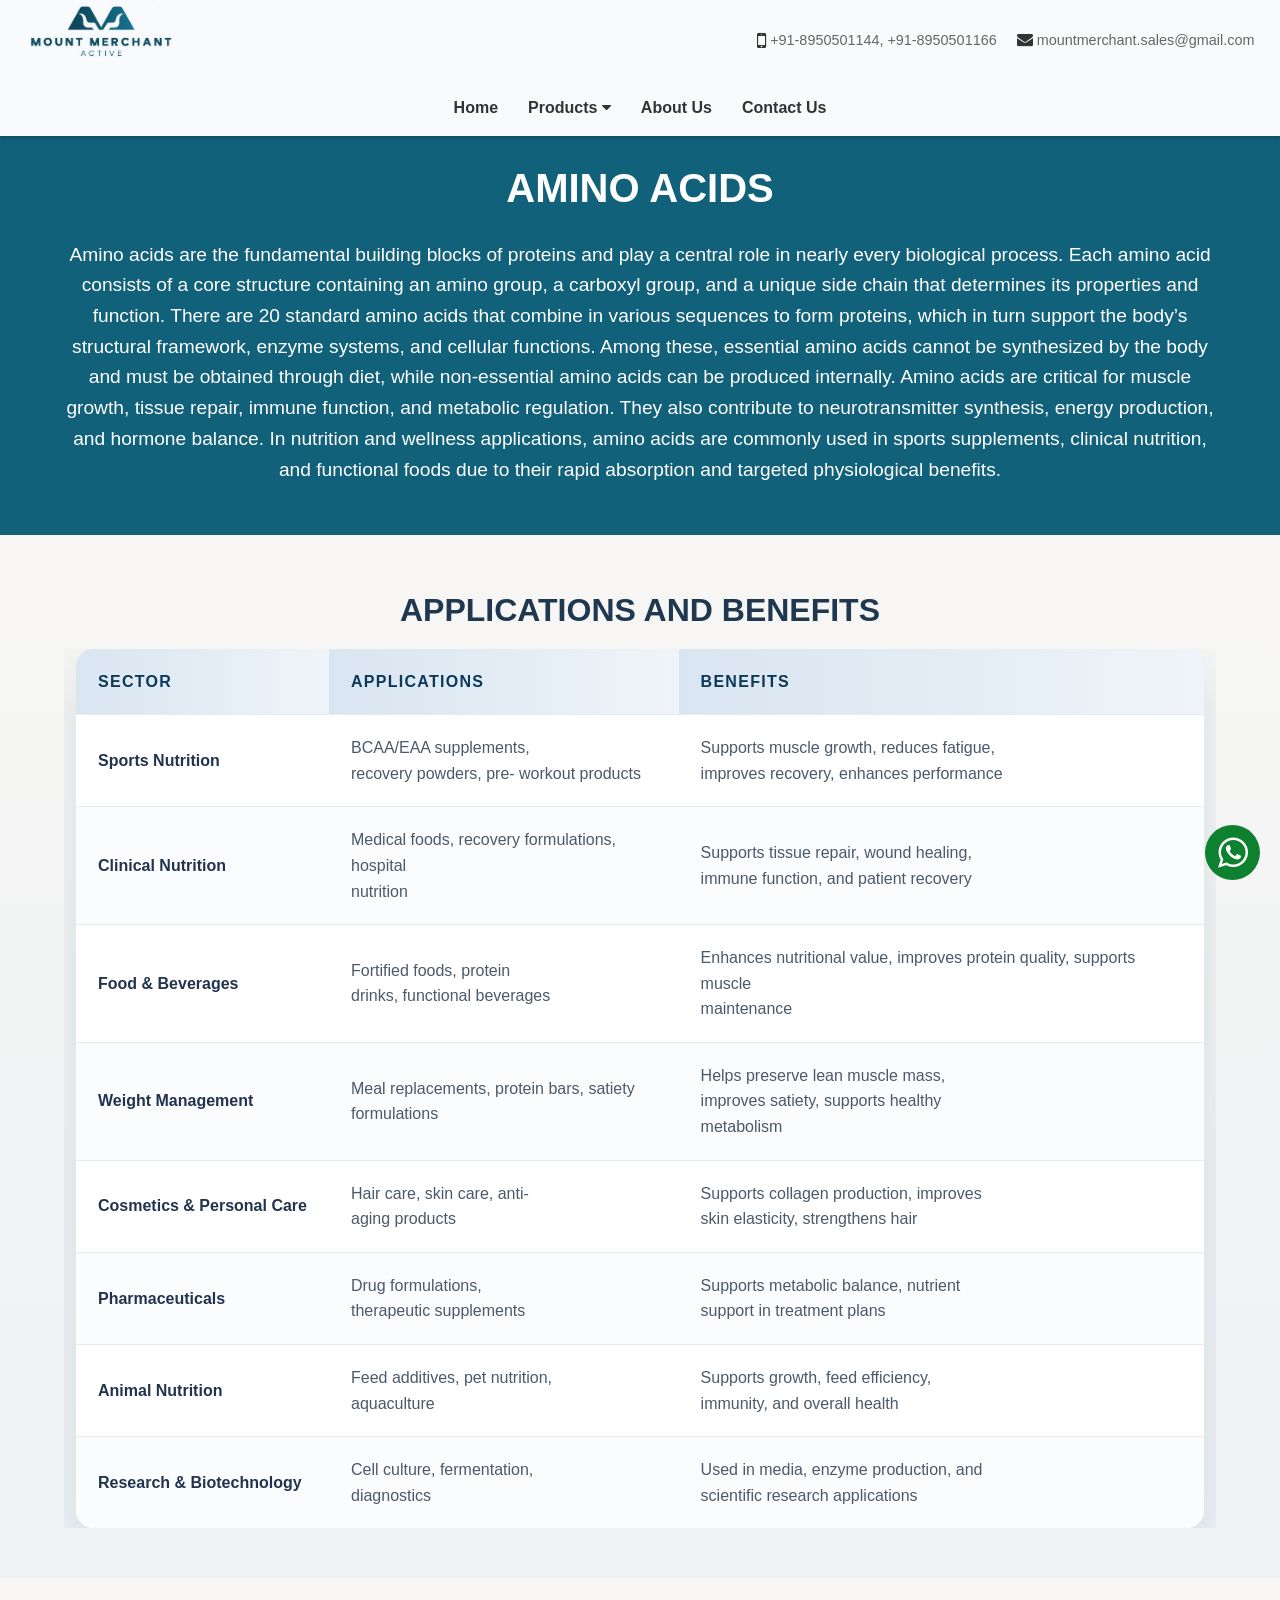
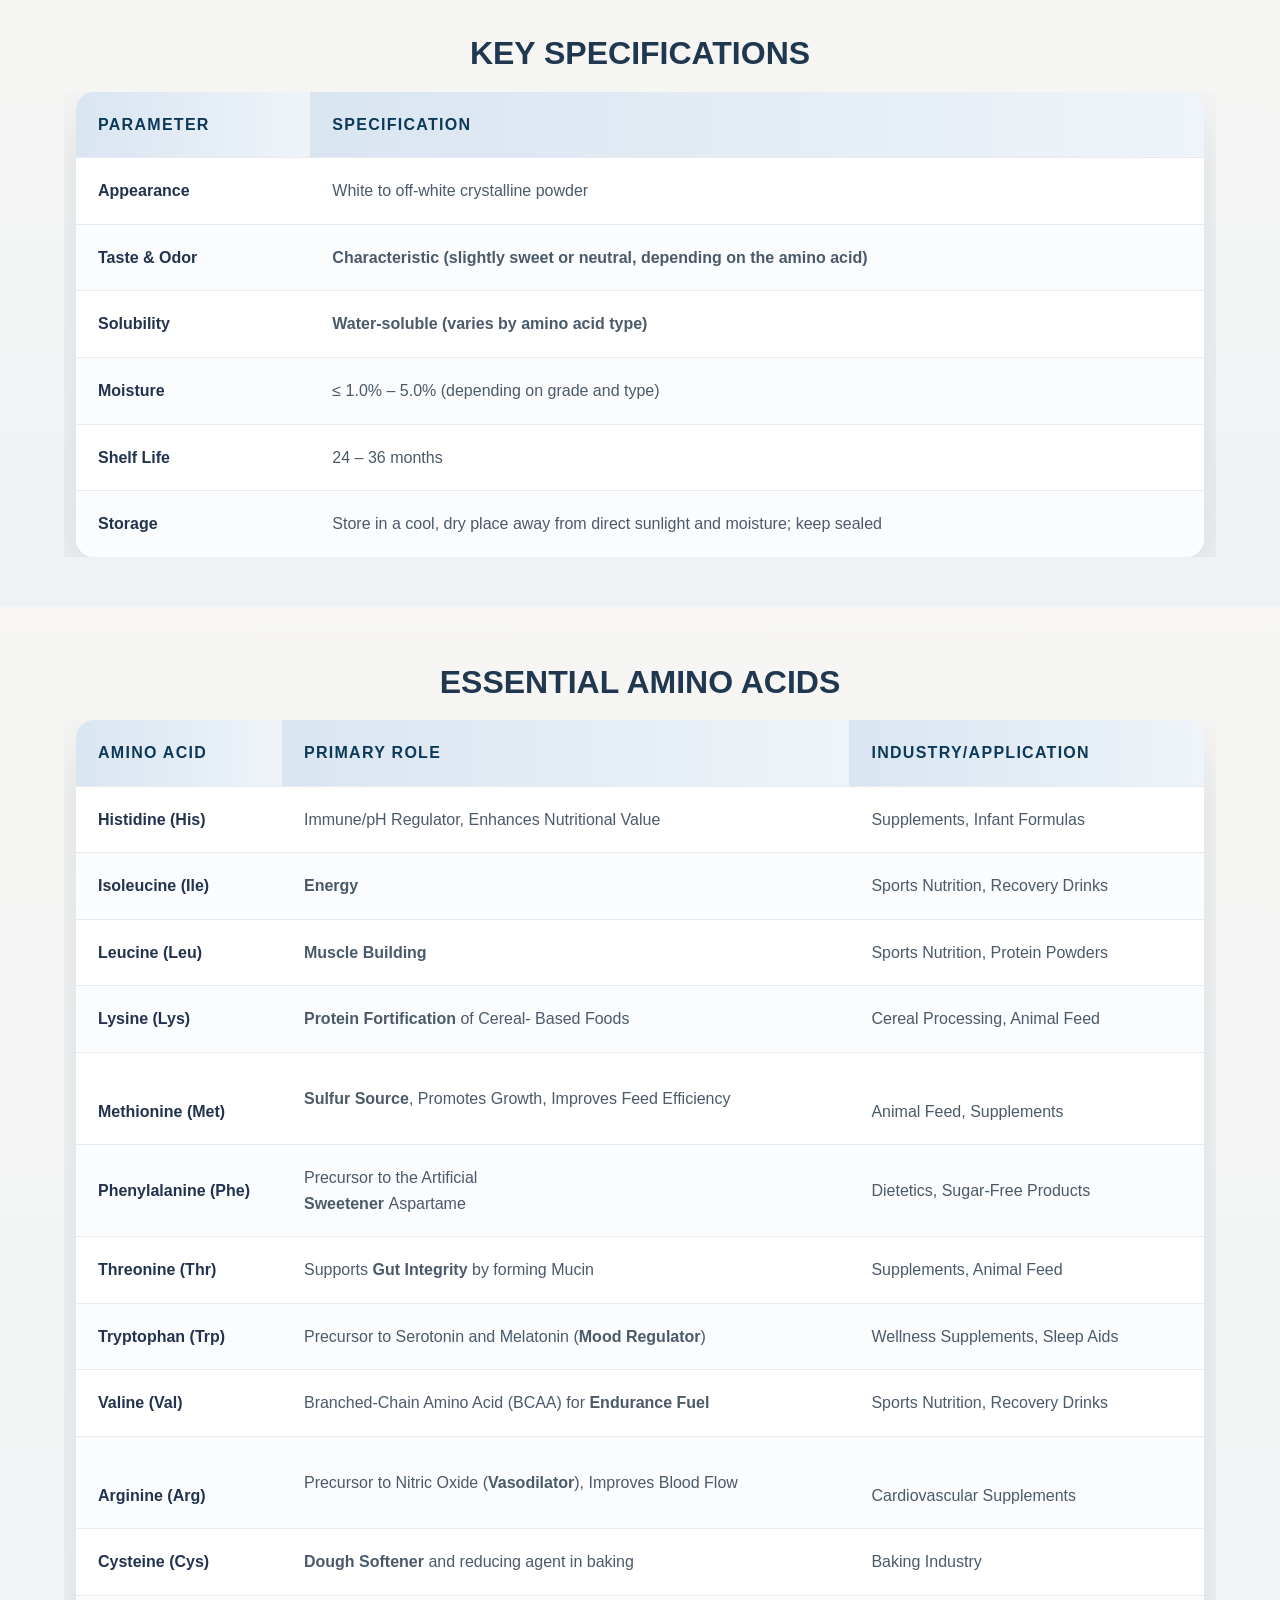
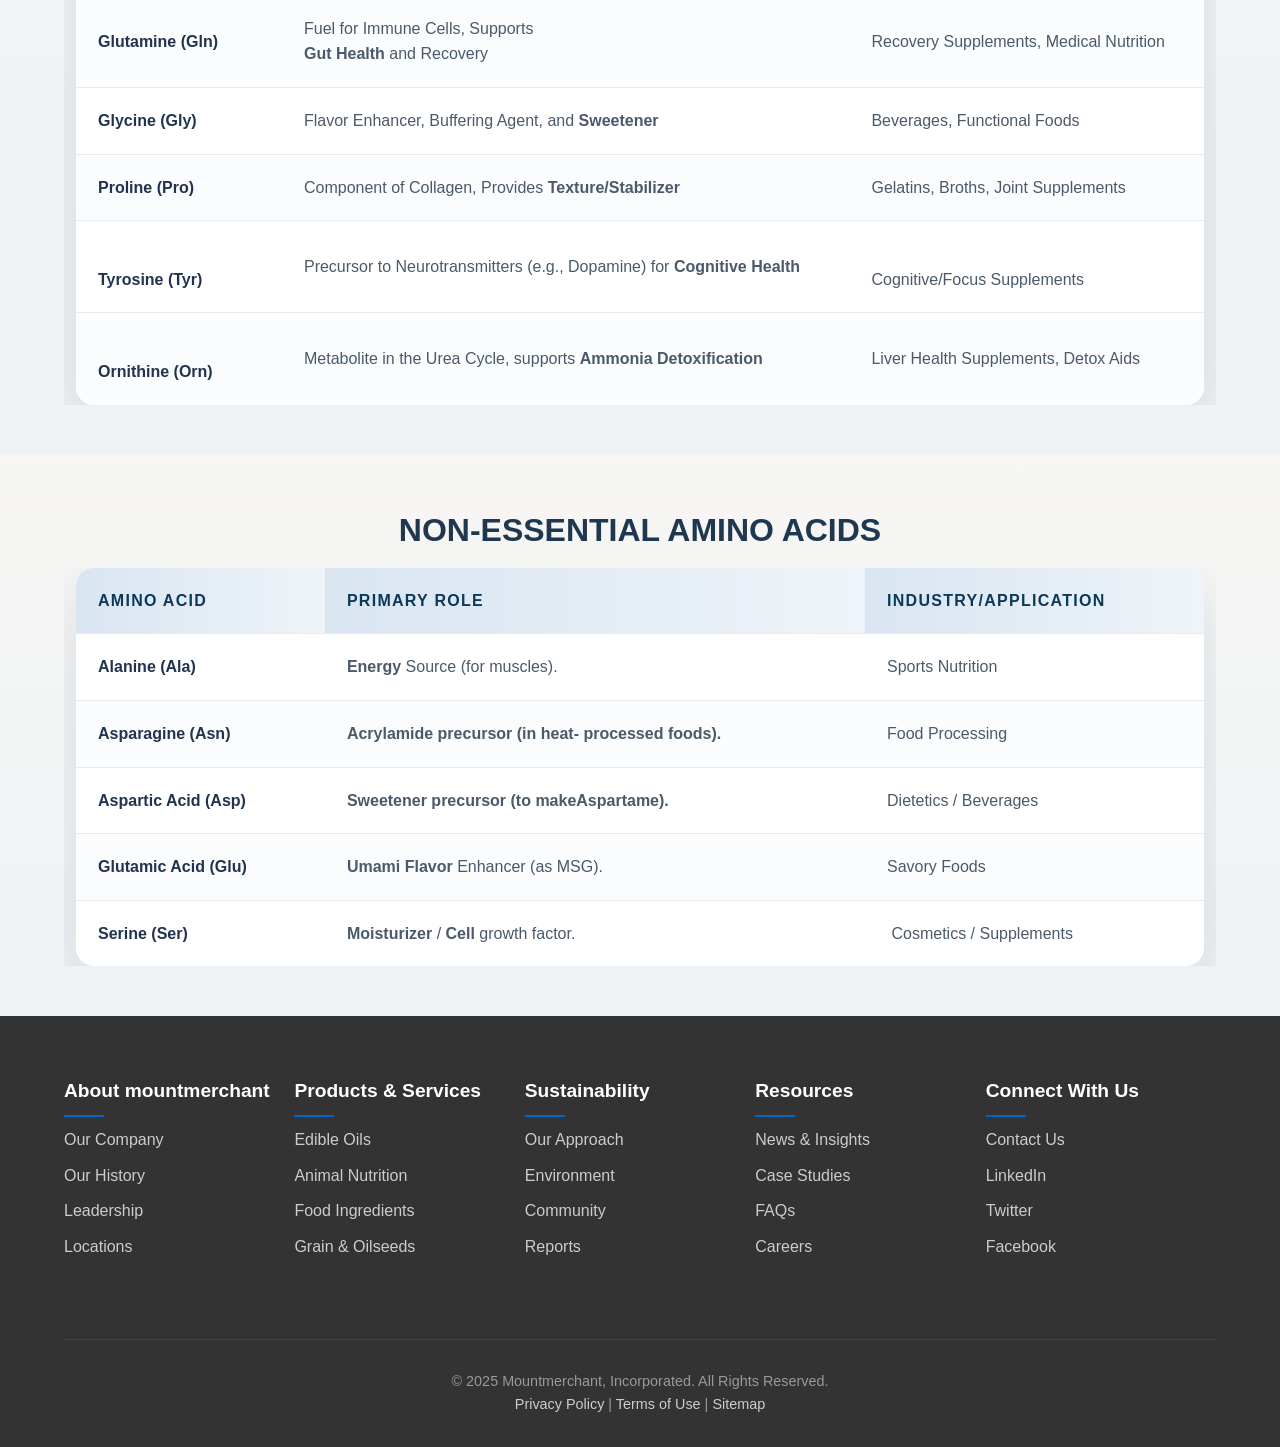
==== amino.html @ d753a140 "added products" ====
<!DOCTYPE html>
<html lang="en">

<head>
    <meta charset="UTF-8">
    <meta name="viewport" content="width=device-width, initial-scale=1.0">
    <title>MOUNT MERCHANT</title>
    <link rel="stylesheet" href="https://cdnjs.cloudflare.com/ajax/libs/font-awesome/4.7.0/css/font-awesome.min.css">
    <link rel="stylesheet" href="mountmerchant-css.css ">
</head>

<body>
    <header>
        <div class="header-top">
            <div class="logo">
                <a href="index.html"><img src="logo.png" alt="mountmerchant Logo"></a>
            </div>
            <nav class="top-nav">
                <ul>
                    <li><i class="fa fa-mobile fa-lg"></i><a href="#"> +91-8950501144, +91-8950501166</a></li>
                    <li><i class="fa fa-envelope"></i><a href="#"> mountmerchant.sales@gmail.com</a></li>

                </ul>
            </nav>
            <button class="mobile-menu-btn">☰</button>
        </div>

        <nav class="main-nav">
            <ul>
                <li><a href="index.html">Home</a></li>
                <li class="dropdown-parent">
                    <a href="products.html">Products <i class="fa fa-caret-down"></i></a>
                    <ul class="dropdown">
                      <li><a href="vitamin.html">Vitamins &amp; Minerals</a></li>
                        <li><a href="food_add.html">Food Additives</a></li>
                        <li><a href="flavour.html">Flavours &amp; Sweeteners</a></li>
                        <li><a href="fruit.html">Fruit &amp; Vegetable Powder</a></li>
                        <li><a href="extract.html">Extracts</a></li>
                        <li><a href="amino.html">Amino Acids</a></li>
                        <li><a href="enzymes.html">Enzymes</a></li>
                        <li><a href="protiens.html">Proteins</a></li>
                        <li><a href="chem.html">Speciality Chemicals</a></li>
                        <li><a href="color.html">Colors</a></li>
                    </ul>
                </li>
                <li><a href="#">About Us</a></li>
                <li><a href="contact.html">Contact Us</a></li>
            </ul>
        </nav>
    </header>







    <section class="cta-section1">
        <h2>AMINO ACIDS</h2>
        <p>Amino acids are the fundamental building blocks of proteins and play a central role in nearly every biological process. Each amino acid consists of a core structure containing an amino group, a carboxyl group, and a unique side chain that determines its properties and function. There are 20 standard amino acids that combine in various sequences to form proteins, which in turn support the body’s structural framework, enzyme systems, and cellular functions. Among these, essential amino acids cannot be synthesized by the body and must be obtained through diet, while non-essential amino acids can be produced internally. Amino acids are critical for muscle growth, tissue repair, immune function, and metabolic regulation. They also contribute to neurotransmitter synthesis, energy production, and hormone balance. In nutrition and wellness applications, amino acids are commonly used in sports supplements, clinical nutrition, and functional foods due to their rapid absorption and targeted physiological benefits.</p>
    </section>
    <section class="specs-section">
        <h2 class="section-title">APPLICATIONS AND BENEFITS</h2>
        <!-- <p class="section-subtitle">A polished reference table presenting key partner details with clear spacing, hierarchy, and a modern finish.</p> -->
        <div class="table-wrapper">
            <table class="spec-table">
                <tr><th><strong><strong><strong>Sector</strong></strong></strong></th><th><strong><strong><strong>Applications</strong></strong></strong></th><th><strong><strong><strong>Benefits</strong></strong></strong></th></tr></thead><tbody><tr><td><strong><strong><strong><strong><strong>Sports&nbsp;Nutrition</strong></strong></strong></strong></strong></td><td>BCAA/EAA&nbsp;supplements,<br>recovery&nbsp;powders,&nbsp;pre- workout products</td><td>Supports muscle growth, reduces fatigue, improves&nbsp;recovery,&nbsp;enhances&nbsp;performance</td></tr><tr><td><strong><strong><strong><strong><strong>Clinical&nbsp;Nutrition</strong></strong></strong></strong></strong></td><td>Medical&nbsp;foods,&nbsp;recovery formulations, hospital<br>nutrition</td><td>Supports tissue repair, wound healing, immune&nbsp;function,&nbsp;and&nbsp;patient&nbsp;recovery</td></tr><tr><td><strong><strong><strong><strong><strong>Food&nbsp;&amp;&nbsp;Beverages</strong></strong></strong></strong></strong></td><td>Fortified foods, protein drinks,&nbsp;functional&nbsp;beverages</td><td>Enhances&nbsp;nutritional&nbsp;value,&nbsp;improves protein quality, supports muscle<br>maintenance</td></tr><tr><td><strong><strong><strong><strong><strong>Weight&nbsp;Management</strong></strong></strong></strong></strong></td><td>Meal&nbsp;replacements,&nbsp;protein bars, satiety formulations</td><td>Helps preserve lean muscle mass, improves&nbsp;satiety,&nbsp;supports&nbsp;healthy<br>metabolism</td></tr><tr><td><strong><strong><strong><strong>Cosmetics&nbsp;&amp;&nbsp;Personal&nbsp;Care</strong></strong></strong></strong></td><td>Hair&nbsp;care,&nbsp;skin&nbsp;care,&nbsp;anti-<br>aging&nbsp;products</td><td>Supports&nbsp;collagen&nbsp;production,&nbsp;improves<br>skin&nbsp;elasticity,&nbsp;strengthens&nbsp;hair</td></tr><tr><td><strong>Pharmaceuticals</strong></td><td>Drug&nbsp;formulations,<br>therapeutic&nbsp;supplements</td><td>Supports&nbsp;metabolic&nbsp;balance,&nbsp;nutrient<br>support&nbsp;in&nbsp;treatment&nbsp;plans</td></tr><tr><td><strong><strong>Animal&nbsp;Nutrition</strong></strong></td><td>Feed&nbsp;additives,&nbsp;pet&nbsp;nutrition,<br>aquaculture</td><td>Supports&nbsp;growth,&nbsp;feed&nbsp;efficiency,<br>immunity,&nbsp;and&nbsp;overall&nbsp;health</td></tr><tr><td><strong><strong>Research&nbsp;&amp;&nbsp;Biotechnology</strong></strong></td><td>Cell&nbsp;culture,&nbsp;fermentation,<br>diagnostics</td><td>Used&nbsp;in&nbsp;media,&nbsp;enzyme&nbsp;production,&nbsp;and<br>scientific&nbsp;research&nbsp;applications</td></tr>
            </table>
        </div>
    </section>

    <section class="specs-section">
        <h2 class="section-title">KEY SPECIFICATIONS</h2>
        <!-- <p class="section-subtitle">A polished reference table presenting key partner details with clear spacing,
            hierarchy, and a modern finish.</p> -->
        <div class="table-wrapper">
            <table class="spec-table">
                <tr><th><strong><strong><strong><strong><strong>Parameter</strong></strong></strong></strong></strong></th><th><strong><strong><strong><strong><strong>Specification</strong></strong></strong></strong></strong></th></tr></thead><tbody><tr><td><strong><strong><strong><strong><strong><strong><strong><strong>Appearance</strong></strong></strong></strong></strong></strong></strong></strong></td><td>White&nbsp;to&nbsp;off-white&nbsp;crystalline&nbsp;powder</td></tr><tr><td><strong><strong><strong><strong><strong><strong><strong><strong>Taste&nbsp;&amp;&nbsp;Odor</strong></strong></strong></strong></strong></strong></strong></strong></td><td><strong><strong>Characteristic&nbsp;(slightly&nbsp;sweet&nbsp;or neutral,&nbsp;depending&nbsp;on&nbsp;the&nbsp;amino&nbsp;acid)</strong></strong></td></tr><tr><td><strong><strong><strong><strong><strong><strong><strong><strong>Solubility</strong></strong></strong></strong></strong></strong></strong></strong></td><td><strong><strong>Water-soluble&nbsp;(varies&nbsp;by&nbsp;amino&nbsp;acid&nbsp;type)</strong></strong></td></tr><tr><td><strong><strong><strong><strong><strong><strong><strong><strong>Moisture</strong></strong></strong></strong></strong></strong></strong></strong></td><td>≤&nbsp;1.0% –&nbsp;5.0%&nbsp;(depending&nbsp;on&nbsp;grade&nbsp;and&nbsp;type)</td></tr><tr><td><strong><strong><strong><strong><strong><strong><strong>Shelf&nbsp;Life</strong></strong></strong></strong></strong></strong></strong></td><td>24 – 36&nbsp;months</td></tr><tr><td><strong>Storage</strong></td><td>Store&nbsp;in a cool, dry&nbsp;place&nbsp;away&nbsp;from direct sunlight and moisture; keep&nbsp;sealed</td></tr>
            </table>
        </div>
    </section>

    <section class="specs-section">
        <h2 class="section-title">ESSENTIAL AMINO ACIDS</h2>
        <!-- <p class="section-subtitle">A polished reference table presenting key partner details with clear spacing, hierarchy, and a modern finish.</p> -->
        <div class="table-wrapper">
            <table class="spec-table">
                <tr><th><strong><strong><strong><strong>Amino&nbsp;Acid</strong></strong></strong></strong></th><th><strong><strong><strong><strong>Primary&nbsp;Role</strong></strong></strong></strong></th><th><strong><strong><strong><strong>Industry/Application</strong></strong></strong></strong></th></tr></thead><tbody><tr><td><strong><strong><strong><strong><strong><strong>Histidine&nbsp;(His)</strong></strong></strong></strong></strong></strong></td><td>Immune/pH Regulator, Enhances&nbsp;Nutritional&nbsp;Value</td><td>Supplements, Infant&nbsp;Formulas</td></tr><tr><td><strong><strong><strong><strong><strong><strong>Isoleucine&nbsp;(Ile)</strong></strong></strong></strong></strong></strong></td><td><strong>Energy</strong></td><td>Sports&nbsp;Nutrition,&nbsp;Recovery&nbsp;Drinks</td></tr><tr><td><strong><strong><strong><strong><strong><strong>Leucine&nbsp;(Leu)</strong></strong></strong></strong></strong></strong></td><td><strong>Muscle&nbsp;Building</strong></td><td>Sports&nbsp;Nutrition,&nbsp;Protein&nbsp;Powders</td></tr><tr><td><strong><strong><strong><strong><strong><strong>Lysine&nbsp;(Lys)</strong></strong></strong></strong></strong></strong></td><td><strong>Protein&nbsp;Fortification&nbsp;</strong>of&nbsp;Cereal- Based Foods</td><td>Cereal&nbsp;Processing, Animal&nbsp;Feed</td></tr><tr><td><strong><strong><strong><strong><strong>&nbsp;</strong><br><strong>Methionine&nbsp;(Met)</strong></strong></strong></strong></strong></td><td><strong>Sulfur&nbsp;Source</strong>,&nbsp;Promotes Growth, Improves Feed&nbsp;Efficiency</td><td><strong>&nbsp;</strong><br>Animal&nbsp;Feed,&nbsp;Supplements</td></tr><tr><td><strong><strong>Phenylalanine&nbsp;(Phe)</strong></strong></td><td>Precursor&nbsp;to&nbsp;the&nbsp;Artificial<br><strong>Sweetener&nbsp;</strong>Aspartame</td><td>Dietetics,&nbsp;Sugar-Free&nbsp;Products</td></tr><tr><td><strong><strong><strong>Threonine&nbsp;(Thr)</strong></strong></strong></td><td>Supports&nbsp;<strong>Gut&nbsp;Integrity&nbsp;</strong>by forming Mucin</td><td>Supplements, Animal&nbsp;Feed</td></tr><tr><td><strong><strong><strong>Tryptophan&nbsp;(Trp)</strong></strong></strong></td><td>Precursor to Serotonin and Melatonin&nbsp;(<strong>Mood&nbsp;Regulator</strong>)</td><td>Wellness&nbsp;Supplements,&nbsp;Sleep&nbsp;Aids</td></tr><tr><td><strong>Valine&nbsp;(Val)</strong></td><td>Branched-Chain Amino Acid (BCAA)&nbsp;for&nbsp;<strong>Endurance&nbsp;Fuel</strong></td><td>Sports&nbsp;Nutrition,&nbsp;Recovery&nbsp;Drinks</td></tr><tr><td><strong>&nbsp;</strong><br><strong>Arginine&nbsp;(Arg)</strong></td><td>Precursor to Nitric Oxide (<strong>Vasodilator</strong>),&nbsp;Improves&nbsp;Blood&nbsp;Flow</td><td><strong>&nbsp;</strong><br>Cardiovascular&nbsp;Supplements</td></tr><tr><td><strong>Cysteine&nbsp;(Cys)</strong></td><td><strong>Dough&nbsp;Softener&nbsp;</strong>and&nbsp;reducing agent in baking</td><td>Baking&nbsp;Industry</td></tr><tr><td><strong>Glutamine&nbsp;(Gln)</strong></td><td>Fuel&nbsp;for Immune&nbsp;Cells,&nbsp;Supports<br><strong>Gut&nbsp;Health&nbsp;</strong>and&nbsp;Recovery</td><td>Recovery&nbsp;Supplements,&nbsp;Medical&nbsp;Nutrition</td></tr><tr><td><strong>Glycine&nbsp;(Gly)</strong></td><td>Flavor&nbsp;Enhancer,&nbsp;Buffering Agent, and&nbsp;<strong>Sweetener</strong></td><td>Beverages,&nbsp;Functional&nbsp;Foods</td></tr><tr><td><strong>Proline&nbsp;(Pro)</strong></td><td>Component of Collagen, Provides&nbsp;<strong>Texture/Stabilizer</strong></td><td>Gelatins,&nbsp;Broths,&nbsp;Joint&nbsp;Supplements</td></tr><tr><td><strong>&nbsp;</strong><br><strong>Tyrosine&nbsp;(Tyr)</strong></td><td>Precursor to Neurotransmitters (e.g.,&nbsp;Dopamine)&nbsp;for&nbsp;<strong>Cognitive&nbsp;Health</strong></td><td><strong>&nbsp;</strong><br>Cognitive/Focus&nbsp;Supplements</td></tr><tr><td><strong>&nbsp;</strong><br><strong>Ornithine&nbsp;(Orn)</strong></td><td>Metabolite&nbsp;in&nbsp;the&nbsp;Urea&nbsp;Cycle, supports&nbsp;<strong>Ammonia&nbsp;Detoxification</strong></td><td>Liver&nbsp;Health&nbsp;Supplements,&nbsp;Detox&nbsp;Aids</td></tr>
            </table>
        </div>
    </section>
    <section class="specs-section">
        <h2 class="section-title">NON-ESSENTIAL AMINO ACIDS</h2>
        <!-- <p class="section-subtitle">A polished reference table presenting key partner details with clear spacing, hierarchy, and a modern finish.</p> -->
        <div class="table-wrapper">
            <table class="spec-table">
                <tr><th><strong><strong><strong><strong>Amino&nbsp;Acid&nbsp;</strong></strong></strong></strong></th><th><strong><strong><strong><strong>Primary&nbsp;Role</strong></strong></strong></strong></th><th><strong><strong><strong><strong>Industry/Application</strong></strong></strong></strong></th></tr></thead><tbody><tr><td><strong><strong><strong><strong><strong><strong><strong>Alanine&nbsp;(Ala)</strong></strong></strong></strong></strong></strong></strong></td><td><strong>Energy&nbsp;</strong>Source&nbsp;(for&nbsp;muscles).</td><td>Sports&nbsp;Nutrition</td></tr><tr><td><strong><strong><strong><strong><strong><strong><strong>Asparagine&nbsp;(Asn)</strong></strong></strong></strong></strong></strong></strong></td><td><strong><strong>Acrylamide&nbsp;</strong>precursor&nbsp;(in&nbsp;heat- processed foods).</strong></td><td>Food&nbsp;Processing</td></tr><tr><td><strong><strong><strong><strong><strong><strong><strong>Aspartic&nbsp;Acid&nbsp;(Asp)</strong></strong></strong></strong></strong></strong></strong></td><td><strong><strong>Sweetener&nbsp;</strong>precursor&nbsp;(to&nbsp;makeAspartame).</strong></td><td>Dietetics&nbsp;/&nbsp;Beverages</td></tr><tr><td><strong><strong><strong><strong><strong><strong><strong>Glutamic&nbsp;Acid&nbsp;(Glu)</strong></strong></strong></strong></strong></strong></strong></td><td><strong>Umami Flavor&nbsp;</strong>Enhancer&nbsp;(as&nbsp;MSG).</td><td>Savory&nbsp;Foods</td></tr><tr><td><strong><strong><strong><strong><strong><strong>Serine&nbsp;(Ser)</strong></strong></strong></strong></strong></strong></td><td><strong>Moisturizer&nbsp;</strong>/&nbsp;<strong>Cell&nbsp;</strong>growth&nbsp;factor.</td><td><strong>&nbsp;</strong>Cosmetics /&nbsp;Supplements</td></tr>
            </table>
        </div>
    </section>

    <div class="icon-bar">
        <a href="https://api.whatsapp.com/send?phone=918950501144&text=I%20am%20interested%20in%20learning%20more%20about%20your%20services.
" target="_blank" class="facebook"><i class="fa fa-whatsapp"></i></a>
    </div>

    <footer>
        <div class="footer-content">
            <div class="footer-col">
                <h4>About mountmerchant</h4>
                <ul>
                    <li><a href="#">Our Company</a></li>
                    <li><a href="#">Our History</a></li>
                    <li><a href="#">Leadership</a></li>
                    <li><a href="#">Locations</a></li>
                </ul>
            </div>
            <div class="footer-col">
                <h4>Products & Services</h4>
                <ul>
                    <li><a href="#">Edible Oils</a></li>
                    <li><a href="#">Animal Nutrition</a></li>
                    <li><a href="#">Food Ingredients</a></li>
                    <li><a href="#">Grain & Oilseeds</a></li>
                </ul>
            </div>
            <div class="footer-col">
                <h4>Sustainability</h4>
                <ul>
                    <li><a href="#">Our Approach</a></li>
                    <li><a href="#">Environment</a></li>
                    <li><a href="#">Community</a></li>
                    <li><a href="#">Reports</a></li>
                </ul>
            </div>
            <div class="footer-col">
                <h4>Resources</h4>
                <ul>
                    <li><a href="#">News & Insights</a></li>
                    <li><a href="#">Case Studies</a></li>
                    <li><a href="#">FAQs</a></li>
                    <li><a href="#">Careers</a></li>
                </ul>
            </div>
            <div class="footer-col">
                <h4>Connect With Us</h4>
                <ul>
                    <li><a href="#">Contact Us</a></li>
                    <li><a href="#">LinkedIn</a></li>
                    <li><a href="#">Twitter</a></li>
                    <li><a href="#">Facebook</a></li>
                </ul>
            </div>
        </div>
        <div class="footer-bottom">
            <p>&copy; 2025 Mountmerchant, Incorporated. All Rights Reserved.</p>
            <p><a href="#">Privacy Policy</a> | <a href="#">Terms of Use</a> | <a href="#">Sitemap</a></p>
        </div>
    </footer>

    <script src="mountmerchant-js.js"></script>
    <script>

        const container = document.querySelector('.bars-container');
        for (let i = 0; i < 50; i++) {
            const bar = document.createElement('span');
            bar.style.setProperty('--i', i);
            container.appendChild(bar);
        }
    </script>
    <script>
        let slideIndex = 0;
        showSlides();

        function showSlides() {
            let i;
            let slides = document.getElementsByClassName("mySlides");
            let dots = document.getElementsByClassName("dot");
            for (i = 0; i < slides.length; i++) {
                slides[i].style.display = "none";
            }
            slideIndex++;
            if (slideIndex > slides.length) { slideIndex = 1 }
            for (i = 0; i < dots.length; i++) {
                dots[i].className = dots[i].className.replace(" active", "");
            }
            slides[slideIndex - 1].style.display = "block";
            dots[slideIndex - 1].className += " active";
            setTimeout(showSlides, 4000); // Change image every 2 seconds
        }
    </script>

</body>

</html>
---- mountmerchant-css.css ----
/* mountmerchant-css.css - Main stylesheet for the website */

/* Reset and Base Styles */
* {
    margin: 0;
    padding: 0;
    box-sizing: border-box;
}

body {
    font-family: 'Arial', sans-serif;
    line-height: 1.6;
    color: #333;
}

a {
    text-decoration: none;
    color: #0066cc;
}

ul {
    list-style: none;
}

img {
    max-width: 100%;
}

.btn {
    display: inline;
    padding: 10px 20px;
    background-color: #0066cc;
    color: white;
    border-radius:1000px 1px;
    font-weight: bold;
    transition: background-color ease-in s ;
}
.pbtn {
    display: inline;
    padding: 10px 20px;
    background-color: #11617a;
    color: white;
    font-weight: bold;
    width: 100%;
    border: none;
    bottom: 0%;
    cursor: pointer;
    transition: transform 0.3s ease;
}

.pbtn:hover {
    transform: scale(1.1);
    background-color: #11617a;
}

.btn:hover {
    background-color: #11617a;
}

.btn-white {
    background-color: white;
    color: #0066cc;
}

.btn-white:hover {
    background-color: #f0f0f0;
}
  
/* Fancy Netflix-like button */

.fancy-btn {
    
  
  
    position: relative;
    display: flex;
    align-items: center;
    justify-content: center;
    padding: 0 25px;
    height: 60px;
    background: rgba(0,0,0,0.2);
    border-radius: 10px;
    cursor: pointer;
    overflow: hidden;
    font-size: 1rem;
    text-transform: uppercase;
    letter-spacing: 0.1em;
    color: #000000;
    text-decoration: none;
    transition: color 0.3s, letter-spacing 0.3s;
    font-family: "Poppins", sans-serif;
    gap: 6px;
    z-index: 0; /* ↓↓ lower than text */
    
    }
  


/* Glow and spacing on hover */
.fancy-btn:hover {
    filter: drop-shadow(0 0 15px #100790) drop-shadow(0 0 35px #170795);
    letter-spacing: 0.2em;
    color: #fff;
}

/* Vertical bars */
.fancy-btn span:not(.text){
    position: absolute;
    bottom: 0;
    width: 4000px;
     background-blend-mode: 10;
    height: 0;
    background: linear-gradient( rgba(51, 155, 215, 0.8), rgba(20, 6, 222, 0.635));
    pointer-events: none;
    transition: height 0.35s ease;
    border-radius: 0px;
    z-index: -11; /* ↓↓ lower than text */
    animation:pulce-bar 5.5s ease-out ;
   
} @keyframes pulse-bar {
    0%, 100% {
      transform: scaleY(0.2);
      opacity: 0.3;
    }
    50% {
      transform: scaleY(1);
      opacity: 1;
    }
  }  




/* Position each of the 30 bars evenly */
.fancy-btn span:nth-child(1) { left: 3%; }
.fancy-btn span:nth-child(2) { left: 6%; }
.fancy-btn span:nth-child(3) { left: 9%; }
.fancy-btn span:nth-child(4) { left: 12%; }
.fancy-btn span:nth-child(5) { left: 15%; }
.fancy-btn span:nth-child(6) { left: 18%; }
.fancy-btn span:nth-child(7) { left: 21%; }
.fancy-btn span:nth-child(8) { left: 24%; }
.fancy-btn span:nth-child(9) { left: 27%; }
.fancy-btn span:nth-child(10) { left: 30%; }
.fancy-btn span:nth-child(11) { left: 33%; }
.fancy-btn span:nth-child(12) { left: 36%; }
.fancy-btn span:nth-child(13) { left: 39%; }
.fancy-btn span:nth-child(14) { left: 42%; }
.fancy-btn span:nth-child(15) { left: 45%; }
.fancy-btn span:nth-child(16) { left: 48%; }
.fancy-btn span:nth-child(17) { left: 51%; }
.fancy-btn span:nth-child(18) { left: 54%; }
.fancy-btn span:nth-child(19) { left: 57%; }
.fancy-btn span:nth-child(20) { left: 60%; }
.fancy-btn span:nth-child(21) { left: 63%; }
.fancy-btn span:nth-child(22) { left: 66%; }
.fancy-btn span:nth-child(23) { left: 69%; }
.fancy-btn span:nth-child(24) { left: 72%; }
.fancy-btn span:nth-child(25) { left: 75%; }
.fancy-btn span:nth-child(26) { left: 78%; }
.fancy-btn span:nth-child(27) { left: 81%; }
.fancy-btn span:nth-child(28) { left: 84%; }
.fancy-btn span:nth-child(29) { left: 87%; }
.fancy-btn span:nth-child(30) { left: 90%; }
.fancy-btn span:nth-child(31) { left: 0%; }
.fancy-btn span:nth-child(32) { left: 1%; }
.fancy-btn span:nth-child(33) { left: 2%; }
.fancy-btn span:nth-child(34) { left: 2.5%; }

/* Staggered animation delays */
.fancy-btn:hover span:nth-child(1) { transition-delay: 0s; height: 100%; }
.fancy-btn:hover span:nth-child(2) { transition-delay: 0.02s; height: 100%; }
.fancy-btn:hover span:nth-child(3) { transition-delay: 0.04s; height: 100%; }
.fancy-btn:hover span:nth-child(4) { transition-delay: 0.12s; height: 100%; }
.fancy-btn:hover span:nth-child(5) { transition-delay: 0.14s; height: 100%; }
.fancy-btn:hover span:nth-child(6) { transition-delay: 0.16s; height: 100%; }
.fancy-btn:hover span:nth-child(7) { transition-delay: 0.18s; height: 100%; }
.fancy-btn:hover span:nth-child(8) { transition-delay: 0.20s; height: 100%; }
.fancy-btn:hover span:nth-child(9) { transition-delay: 0.22s; height: 100%; }
.fancy-btn:hover span:nth-child(10) { transition-delay: 0.24s; height: 100%; }
.fancy-btn:hover span:nth-child(11) { transition-delay: 0.26s; height: 100%; }
.fancy-btn:hover span:nth-child(12) { transition-delay: 0.28s; height: 100%; }
.fancy-btn:hover span:nth-child(13) { transition-delay: 0.30s; height: 100%; }
.fancy-btn:hover span:nth-child(14) { transition-delay: 0.32s; height: 100%; }
.fancy-btn:hover span:nth-child(15) { transition-delay: 0.34s; height: 100%; }
.fancy-btn:hover span:nth-child(16) { transition-delay: 0.38s; height: 100%; }
.fancy-btn:hover span:nth-child(17) { transition-delay: 0.42s; height: 100%; }
.fancy-btn:hover span:nth-child(18) { transition-delay: 0.46s; height: 100%; }
.fancy-btn:hover span:nth-child(19) { transition-delay: 0.50s; height: 100%; }
.fancy-btn:hover span:nth-child(20) { transition-delay: 0.54s; height: 100%; }
.fancy-btn:hover span:nth-child(21) { transition-delay: 0.58s; height: 100%; }
.fancy-btn:hover span:nth-child(22) { transition-delay: 0.62s; height: 100%; }
.fancy-btn:hover span:nth-child(23) { transition-delay: 0.67s; height: 100%; }
.fancy-btn:hover span:nth-child(25) { transition-delay:0 .72s; height: 100%; }
.fancy-btn:hover span:nth-child(26) { transition-delay: 0.79s; height: 100%; }
.fancy-btn:hover span:nth-child(27) { transition-delay: 0.86s; height: 100%; }
.fancy-btn:hover span:nth-child(28) { transition-delay: 0.95ms; height: 100%; }
.fancy-btn:hover span:nth-child(29) { transition-delay: 1.5ms; height: 100%; }
.fancy-btn:hover span:nth-child(30) { transition-delay: 1.59ms; height: 100%; }
.fancy-btn:hover span:nth-child(31) { transition-delay: 0s; height: 100%; }
.fancy-btn:hover span:nth-child(32) { transition-delay: 0s; height: 100%; }
.fancy-btn:hover span:nth-child(33) { transition-delay: 0s; height: 100%; }
.fancy-btn:hover span:nth-child(34) { transition-delay: 0s; height: 100%; }
.fancy-btn.text {
    position: relative;
    z-index: 2; /* ↑↑ higher than bars */
}

.fancy-btn::before {
    content: '';
    position: absolute;
    inset: 0;
    background: repeating-linear-gradient(
        900deg,
        rgba(57, 39, 215, 0.485),
        rgba(60, 39, 219, 0.5) 2px,
        transparent 2px,
        transparent 4px
    );
    opacity: 0;
    transition: opacity 0.3s;
    pointer-events: none;
    z-index: -2;
}

.netflix-btn:hover::before {
    opacity: 0.5;
}


/* Header Styles */
header {
    background-color: #f9fafc;
    box-shadow: 0 2px 5px rgba(0,0,0,0.2);
    position: sticky;
    top: 0;
    z-index: 100;
}

.header-top {
    display: flex;
    justify-content: space-between;
    align-items: center;
    padding: 0px 2%;
    background-color: #f9fafc;
    /* border-bottom: 1px solid #eeeeee; */
}

.logo img {
    height: 80px;
}

.top-nav ul {
    display: flex;
}

.top-nav li {
    margin-left: 20px;
}

.top-nav a {
    color: #666;
    font-size: 0.9rem;
}

.top-nav a:hover {
    color: #11617a;
}

.mobile-menu-btn {
    display: none;
    background: none;
    border: none;
    font-size: 1.5rem;
    cursor: pointer;
}

.main-nav ul {
    display: flex;
    justify-content: center;
    padding: 15px 0;
}

.main-nav li {
    margin: 0 15px;
    position: relative;
}

.main-nav a {
    color: #333;
    font-weight: bold;
    padding: 5px 0;
    position: relative;
}

.main-nav .dropdown {
    display: none !important;
    position: absolute;
    top: calc(100% + 1px);
    left: 0;
    background-color:#ffffff;
    box-shadow: 0 8px 20px rgba(0,0,0,0.12);
    border-radius: 8px;
    padding: 10px 0;
    min-width: 220px;
    z-index: 10;
}

.dropdown li {
    margin: 0;
    font-size: small;
}

.dropdown li a {
    display: block;
    padding: 10px 20px;
    color: #333;
    white-space: nowrap;
}

.dropdown li a:hover {
    background-color: #c5dce2;
    color:  #11617a;
}

.dropdown-parent:hover > .dropdown,
.dropdown-parent:focus-within > .dropdown {
    display: block !important;
}

.main-nav a:hover {
    color: #11617a;
}

.main-nav a::after {
    content: '';
    position: absolute;
    width: 0;
    height: 2px;
    bottom: 0;
    left: 0;
    background-color:  #11617a;
    transition: width 0.3s;
}

.main-nav a:hover::after {
    width: 100%;
}

/* Hero Section */
.hero {
    position: relative;
    height: 500px;
    background-image: url('hero-image.jpg');
    background-size: cover;
    background-position: center;
    color: white;
    display: flex;
    align-items: center;
}

.hero::before {
    content: '';
    position: absolute;
    top: 0;
    left: 0;
    width: 100%;
    height: 100%;
    background: rgba(0,0,0,0.5);
}

.hero-content {
    position: relative;
    padding: 0 5%;
    max-width: 800px;
}

.hero h1 {
    font-size: 2.5rem;
    margin-bottom: 20px;
}

.hero p {
    font-size: 1.2rem;
    margin-bottom: 30px;
}

/* Products Section */
.products-section {
    padding: 60px 5%;
}

.section-title {
    text-align: center;
    margin-bottom: 40px;
    font-size: 2rem;
    color: #333;
}

.products-grid {
    display: grid;
    grid-template-columns: repeat(auto-fill, minmax(300px, 1fr));
    gap: 30px;
}

.product-card {
    border-radius: 8px;
    overflow: hidden;
    box-shadow: 0 4px 8px rgba(0,0,0,0.1);
    transition: transform 0.3s, box-shadow 0.3s;
    display: flex;
    flex-direction: column;
}

.product-card:hover {
    transform: translateY(-5px);
    box-shadow: 0 15px 25px #11617a;
}

.product-img {
    height: 200px;
    overflow: hidden;
}

.product-img img {
    width: 100%;
    height: 100%;
    object-fit: cover;
    transition: transform 0.5s;
}

.product-card:hover .product-img img {
    transform: scale(1.05);
}

.product-info {
    padding: 20px;
    flex: 1;
}

.product-info h3 {
    margin-bottom: 10px;
    color: #333;
}

.product-info p {
    color: #666;
    margin-bottom: 15px;
    min-height: 60px;
}

/* Services Section */
.services-section {
    padding: 60px 5%;
    background-color: #f9f9f9;
}

.services-container {
    display: grid;
    grid-template-columns: repeat(auto-fill, minmax(300px, 1fr));
    gap: 30px;
}

.service-box {
    background-color: white;
    padding: 30px;
    border-radius: 8px;
    box-shadow: 0 4px 8px rgba(0,0,0,0.1);
    transition: transform 0.3s;
    cursor: pointer;
}

.service-box:hover {
    transform: translateY(-5px);
}

.service-icon {
    font-size: 2.5rem;
    margin-bottom: 15px;
}

.service-box h3 {
    margin-bottom: 15px;
    color: #333;
}

.service-box p {
    color: #666;
}

/* Sectors Section */
.sectors-section {
    padding: 60px 5%;
}

.sectors-slider {
    display: flex;
    overflow-x: hidden;
}

.sector-slide {
    flex: 0 0 25%;
    position: relative;
    height: 250px;
    opacity: 0.7;
    transition: opacity 0.3s, flex 0.7s;
}

.sector-slide.active {
    flex: 0 0 50%;
    opacity: 1;
}

.sector-slide img {
    width: 100%;
    height: 100%;
    object-fit: cover;
}

.sector-overlay {
    position: absolute;
    bottom: 0;
    left: 0;
    width: 100%;
    padding: 20px;
    background: linear-gradient(transparent, rgba(0, 0, 0, 0.7));
    color: white;
}
/* Sectors section */
.sectors-section {
    padding: 60px 5%;
}

.sectors-slider2 {
    display: flex;
    overflow-x: auto;
    scroll-snap-type: x mandatory;
    scroll-behavior: smooth;
    -webkit-overflow-scrolling: touch;
    margin-bottom: 20px;
}

.sector-slide2 {
    flex: 0 0 300px;
    margin-right: 20px;
    scroll-snap-align: start;
    position: relative;
    height: 250px;
    border-radius: 8px;
    overflow: hidden;
}

.sector-slide2 img {
    width: 100%;
    height: 100%;
    object-fit: cover;
}

.sector-overlay2 {
    position: absolute;
    bottom: 0;
    left: 0;
    right: 0;
    background: linear-gradient(transparent, rgba(0, 0, 0, 0.7));
    padding: 20px;
    color: rgb(0, 0, 0);
}
/* CTA Section */
.cta-section {
    padding: 80px 5%;
    background-color: #11617a;
    color: white;
    text-align: center;
}

.cta-section {
    padding: 80px 5%;
    background-color: #11617a;
    color: white;
    text-align: center;
}

.cta-section h2 {
    font-size: 2.5rem;
    margin-bottom: 20px;
}

.cta-section p {
    font-size: 1.2rem;
    max-width: 800px;
    margin: 0 auto 30px;
}


.cta-section1 {
    padding: 20px 5%;
    background-color: #11617a;
    color: white;
    text-align: center;
}

.cta-section1 h2 {
    font-size: 2.5rem;
    margin-bottom: 20px;
    text-align: center;
}

.cta-section1 p {
    font-size: 1.2rem;
    max-width: 100%;
    margin: 0 auto 30px;
    text-justify: left;
}
/* Product specifications table */
.specs-section {
    padding: 50px 5%;
    background: linear-gradient(180deg, #f7f6f4 0%, #eef2f5 100%);
}

.specs-section .section-title {
    margin-bottom: 12px;
    color: #1f3850;
    text-align: center;
    font-size: 2rem;
}

.specs-section .section-subtitle {
    max-width: 760px;
    margin: 0 auto 30px;
    text-align: center;
    color: #566975;
    line-height: 1.7;
    font-size: 1rem;
}

.table-wrapper {
    overflow-x: auto;
    padding: 0 12px;
}

.spec-table {
    width: 100%;
    min-width: 620px;
    border-collapse: collapse;
    background: #ffffff;
    box-shadow: 0 24px 60px rgba(16, 40, 70, 0.12);
    border-radius: 18px;
    overflow: hidden;
}

.spec-table th,
.spec-table td {
    padding: 20px 22px;
    text-align: left;
    border-bottom: 1px solid #e7ebf0;
}

.spec-table th {
    background: linear-gradient(90deg, #d9e5f1, #eef4f9);
    color: #0d3959;
    font-weight: 700;
    text-transform: uppercase;
    letter-spacing: 0.08em;
}

.spec-table td {
    color: #4a5a6a;
}

.spec-table tr:nth-child(even) {
    background-color: #fbfcfd;
}

.spec-table tr:hover {
    background-color: #f1f7fb;
}

.spec-table tr:last-child td {
    border-bottom: none;
}

.spec-table td:first-child {
    color: #22334f;
    font-weight: 600;
}

@media (max-width: 768px) {
    .specs-section {
        padding: 40px 4%;
    }

    .spec-table {
        min-width: 0;
    }

    .spec-table th,
    .spec-table td {
        padding: 16px 14px;
    }
}

/* Footer */
footer {
    background-color: #333;
    color: white;
    padding: 60px 5% 30px;
}

.footer-content {
    display: flex;
    flex-wrap: wrap;
    justify-content: space-between;
    margin-bottom: 40px;
}

.footer-col {
    flex: 1;
    min-width: 200px;
    margin-bottom: 30px;
    padding-right: 20px;
}

.footer-col h4 {
    font-size: 1.2rem;
    margin-bottom: 20px;
    position: relative;
}

.footer-col h4::after {
    content: '';
    position: absolute;
    left: 0;
    bottom: -10px;
    width: 40px;
    height: 2px;
    background-color: #0066cc;
}

.footer-col ul li {
    margin-bottom: 10px;
}

.footer-col ul li a {
    color: #ccc;
    transition: color 0.3s;
}

.footer-col ul li a:hover {
    color: white;
}

.footer-bottom {
    text-align: center;
    padding-top: 30px;
    border-top: 1px solid #444;
    font-size: 0.9rem;
    color: #999;
}

.footer-bottom a {
    color: #ccc;
}

/* Contact Modal */
.contact-modal {
    position: fixed;
    top: 0;
    left: 0;
    width: 100%;
    height: 100%;
    background-color: rgba(0,0,0,0.7);
    display: flex;
    justify-content: center;
    align-items: center;
    z-index: 1000;
    opacity: 0;
    visibility: hidden;
    transition: opacity 0.3s;
}

.contact-modal.active {
    opacity: 1;
    visibility: visible;
}

.modal-content {
    background-color: white;
    padding: 30px;
    border-radius: 8px;
    width: 90%;
    max-width: 600px;
    position: relative;
    transform: translateY(20px);
    transition: transform 0.3s;
}

.contact-modal.active .modal-content {
    transform: translateY(0);
}

.close-btn {
    position: absolute;
    top: 10px;
    right: 15px;
    font-size: 1.5rem;
    cursor: pointer;
}

.form-group {
    margin-bottom: 20px;
}

.form-group label {
    display: block;
    margin-bottom: 8px;
    font-weight: bold;
}

.form-group input,
.form-group textarea {
    width: 100%;
    padding: 10px;
    border: 1px solid #ccc;
    border-radius: 4px;
}

/* Mobile Responsive */
@media (max-width: 768px) {
    .header-top {
        padding: 10px 3%;
    }
    
    .top-nav {
        display: none;
    }
    
    .mobile-menu-btn {
        display: block;
    }
    
    .main-nav {
        display: none;
    }
    
    .main-nav.active {
        display: block;
    }
    
    .main-nav ul {
        flex-direction: column;
        align-items: center;
    }
    
    .main-nav li {
        margin: 10px 0;
    }
    
    .hero {
        height: 400px;
    }
    
    .hero h1 {
        font-size: 2rem;
    }
    
    .products-grid {
        grid-template-columns: repeat(auto-fill, minmax(250px, 1fr));
    }
    
    .footer-content {
        flex-direction: column;
    }
    
    .footer-col {
        width: 100%;
        padding-right: 0;
    }
}

/* Animation classes */
@keyframes fadeIn {
    from { opacity: 0; transform: translateY(20px); }
    to { opacity: 1; transform: translateY(0); }
}

.show {
    animation: fadeIn 0.5s forwards;
}

/* NEW CSS FOR WHY CHOOSE US SECTION */
/* Why Choose Us Section Styles */
.why-choose-us {
    padding: 30px 5%;
    background-color: #eeeeee;
}


.why-choose-us .container {
    max-width: 1200px;
    margin: 0 auto;
}

.why-choose-us .section-title {
    text-align: center;
    margin-bottom: 50px;
}

.why-choose-us .section-title h2 {
    font-size: 2.2rem;
    color: #333;
    margin-bottom: 15px;
}

.why-choose-us .section-title p {
    font-size: 0.9rem;
    color: #666;
    max-width: 700px;
    margin: 0 auto;
}
.why-choose-us .why-choose-us-grid {
    display: grid;
    grid-template-columns: 1fr 1fr;
    gap: 20px;
    align-items: center;
}
.why-choose-us .why-choose-us-text .section-title {
    font-size: 1rem;
    text-align: left;
}
.why-choose-us .why-choose-us-image img {
    width: 100%;
    height: 100%;
    object-fit: cover;
    border-radius: 16px;
    box-shadow: 0 18px 40px rgba(0,0,0,0.12);
}
@media (max-width: 900px) {
    .why-choose-us .why-choose-us-grid {
        grid-template-columns: 1fr;
    }
    .why-choose-us .why-choose-us-text .section-title {
        text-align: center;
    }
    .why-choose-us .why-choose-us-image img {
        height: 300px;
    }
}

.bullet {
  display: list-item;
  list-style: disc;
  margin-left: 1.2em;
  font-size: 11px;
}
.scroll-container-train {
    width: 100%;            /* full width of screen */
    height: 300px;          /* adjust height for placement */
    overflow: hidden;       
    position: relative;
  }
  
    .scroll-img {
        width: 90%;           /* make image small */
        height: auto;           
        position: absolute;
        top: 50%;              /* move image lower (adjust as needed) */
        left: -110px;           /* start off-screen left */
        /* Keep long duration but stagger duplicates to avoid wait */
        animation: movePhoto 20s linear infinite;
    }

    /* Stagger second image so next loop starts visually earlier */
    .scroll-container-train .scroll-img:nth-child(2) {
        animation-delay: -10s; /* start halfway through the cycle */
    }
  
  /* Smooth left-to-right scroll */
  @keyframes movePhoto {
    0%   { transform: translateX(-150%); }   /* start fully off left */
    100% { transform: translateX(200vw); }   /* end fully off right */
  }
  




.features-grid {
    display: grid;
    grid-template-columns: repeat(auto-fill, minmax(350px, 1fr));
    gap: 30px;
}

.feature-box {
    background-color: white;
    border-radius: 8px;
    padding: 30px;
    box-shadow: 0 4px 15px rgba(0,0,0,0.08);
    transition: transform 0.3s, box-shadow 0.3s;
    opacity: 0; /* Start invisible for animation */
}

.feature-box:hover {
    transform: translateY(-5px);
    box-shadow: 0 8px 20px rgba(0,0,0,0.12);
}

.feature-box.show {
    opacity: 1;
}

.feature-icon {
    font-size: 2rem;
    color: #0066cc;
    margin-bottom: 20px;
    height: 60px;
    width: 60px;
    background-color: rgba(0, 102, 204, 0.1);
    border-radius: 50%;
    display: flex;
    align-items: center;
    justify-content: center;
    transition: transform 0.3s;
}

.feature-title {
    font-size: 1.3rem;
    color: #333;
    margin-bottom: 15px;
}

.feature-description {
    color: #666;
    line-height: 1.6;
}

/* Make feature boxes responsive */
@media (max-width: 768px) {
    .features-grid {
        grid-template-columns: repeat(auto-fill, minmax(280px, 1fr));
    }
    
    .feature-box {
        padding: 25px;
    }
}

@media (max-width: 480px) {
    .features-grid {
        grid-template-columns: 1fr;
    }
    
    .why-choose-us {
        padding: 40px 5%;
    }
}

* {box-sizing: border-box;}
body {font-family: Verdana, sans-serif;}
.mySlides {display: none;}
img {vertical-align: middle;}

/* Slideshow container */
.slideshow-container {
  width: 100%;
  max-width: 100%;
  position: relative;
    margin: 0;
    margin-top: 0px; /* pull slideshow up under the header */
    z-index: 0;
}

.slideshow-container img {
  width: 100%;
  height: 100%;
  object-fit: cover;
  opacity: 0.8;
}

/* Caption text */
.text {
  color: #f2f2f2;
  font-size: 15px;
  padding: 8px 12px;
  position: absolute;
  bottom: 8px;
  width: 100%;
  text-align: center;
}

/* Number text (1/3 etc) */
.numbertext {
  color: #f2f2f2;
  font-size: 12px;
  padding: 8px 12px;
  position: absolute;
  top: 0;
}

/* The dots/bullets/indicators */
.dot {
  height: 15px;
  width: 15px;
  margin: 0 2px;
  background-color: #bbb;
  border-radius: 50%;
  display: inline-block;
  transition: background-color 0.6s ease;
}

.active {
  background-color: #717171;
}

/* Fading animation */
.fade {
  animation-name: fade;
  animation-duration: 2s;
}

@keyframes fade {
  from {opacity: .5} 
  to {opacity: 1}
}

/* On smaller screens, decrease text size */
@media only screen and (max-width: 300px) {
  .text {font-size: 11px}
}

.icon-bar {
  position: fixed;
  bottom: 20px;
  right: 20px;
  transform: None;
  
}

/* Style the icon bar links */
.icon-bar a {
display: block;

  color: white;
  font-size: 40px;
  display: inline-flex;
width: 55px;
height: 55px;
align-items: center;
justify-content: center;
font-size: 35px;
padding: 0;
border-radius: 50%;
  
}

/* Style the social media icons with color, if you want */
.icon-bar a:hover {
  background-color: #0e8131;
  transform: scale(1.2);
}

.facebook {
  background: #0e8131;
  border-radius: 50%;
}
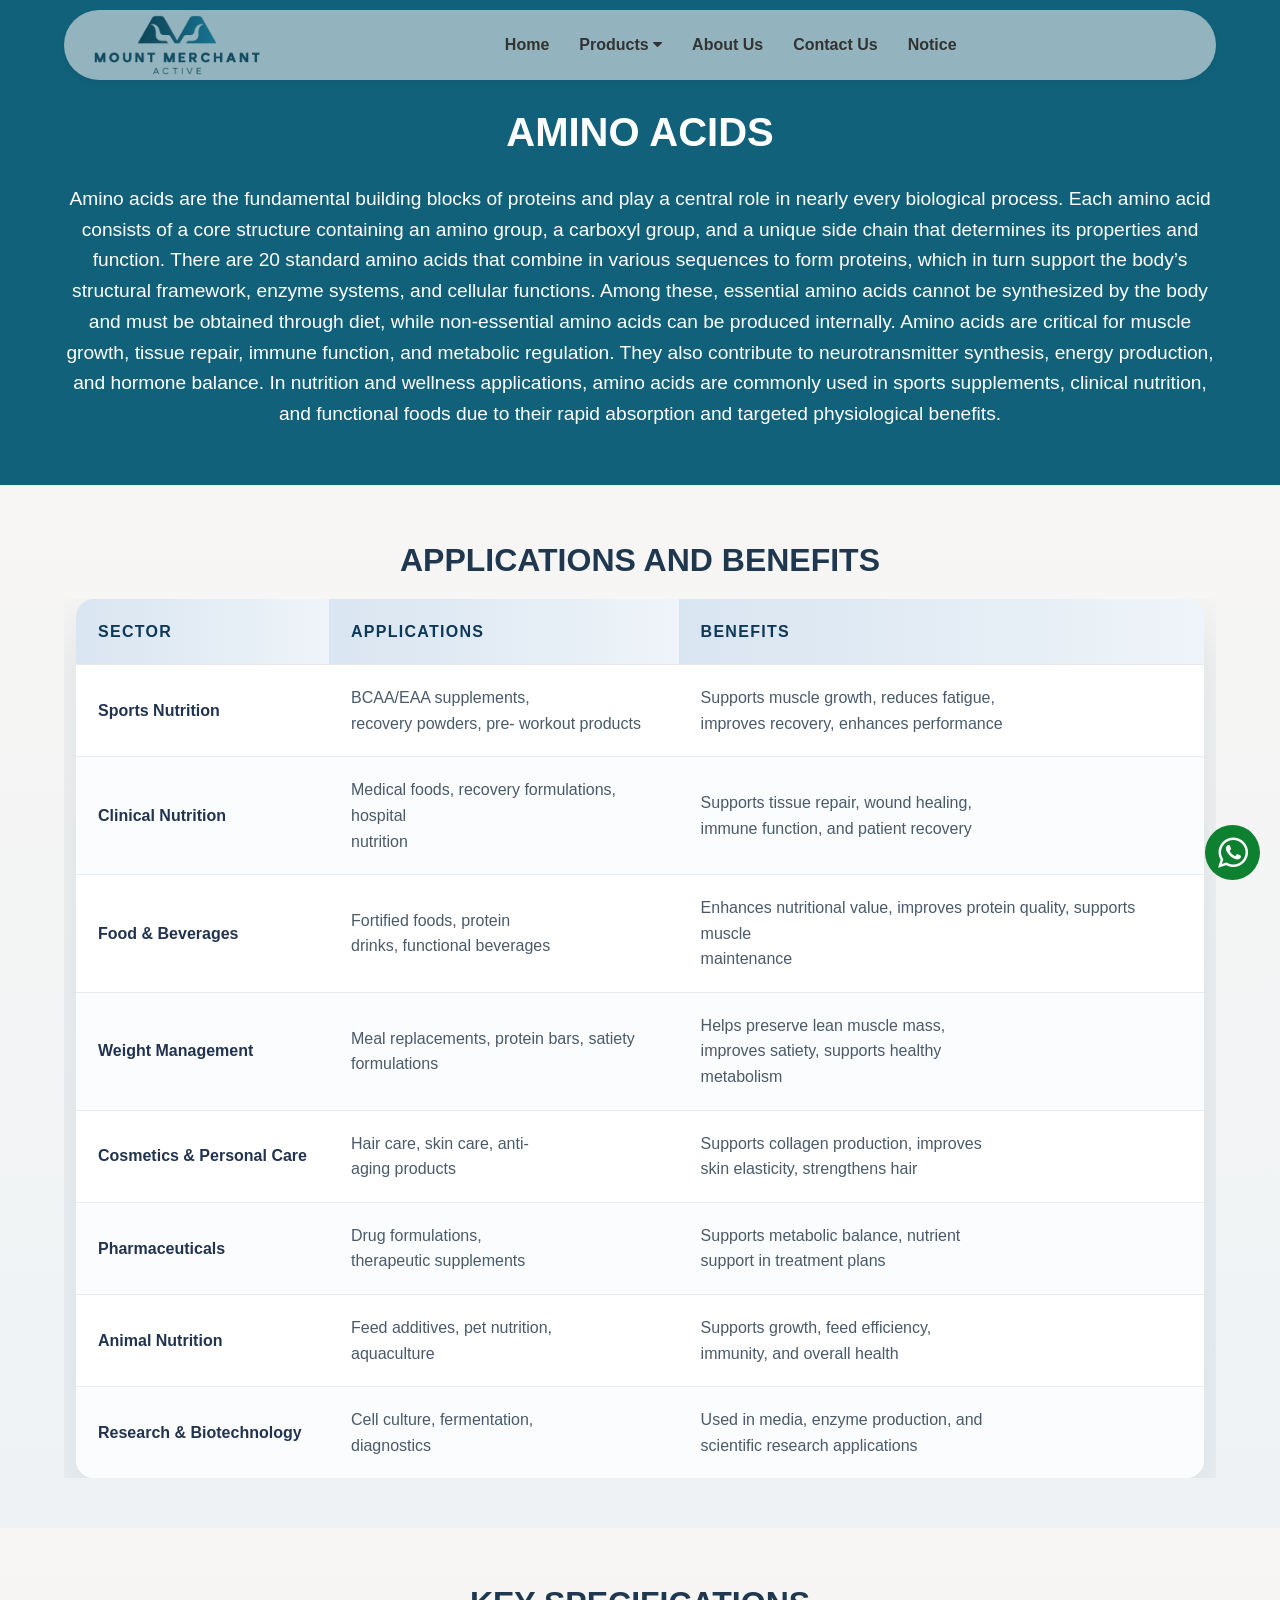
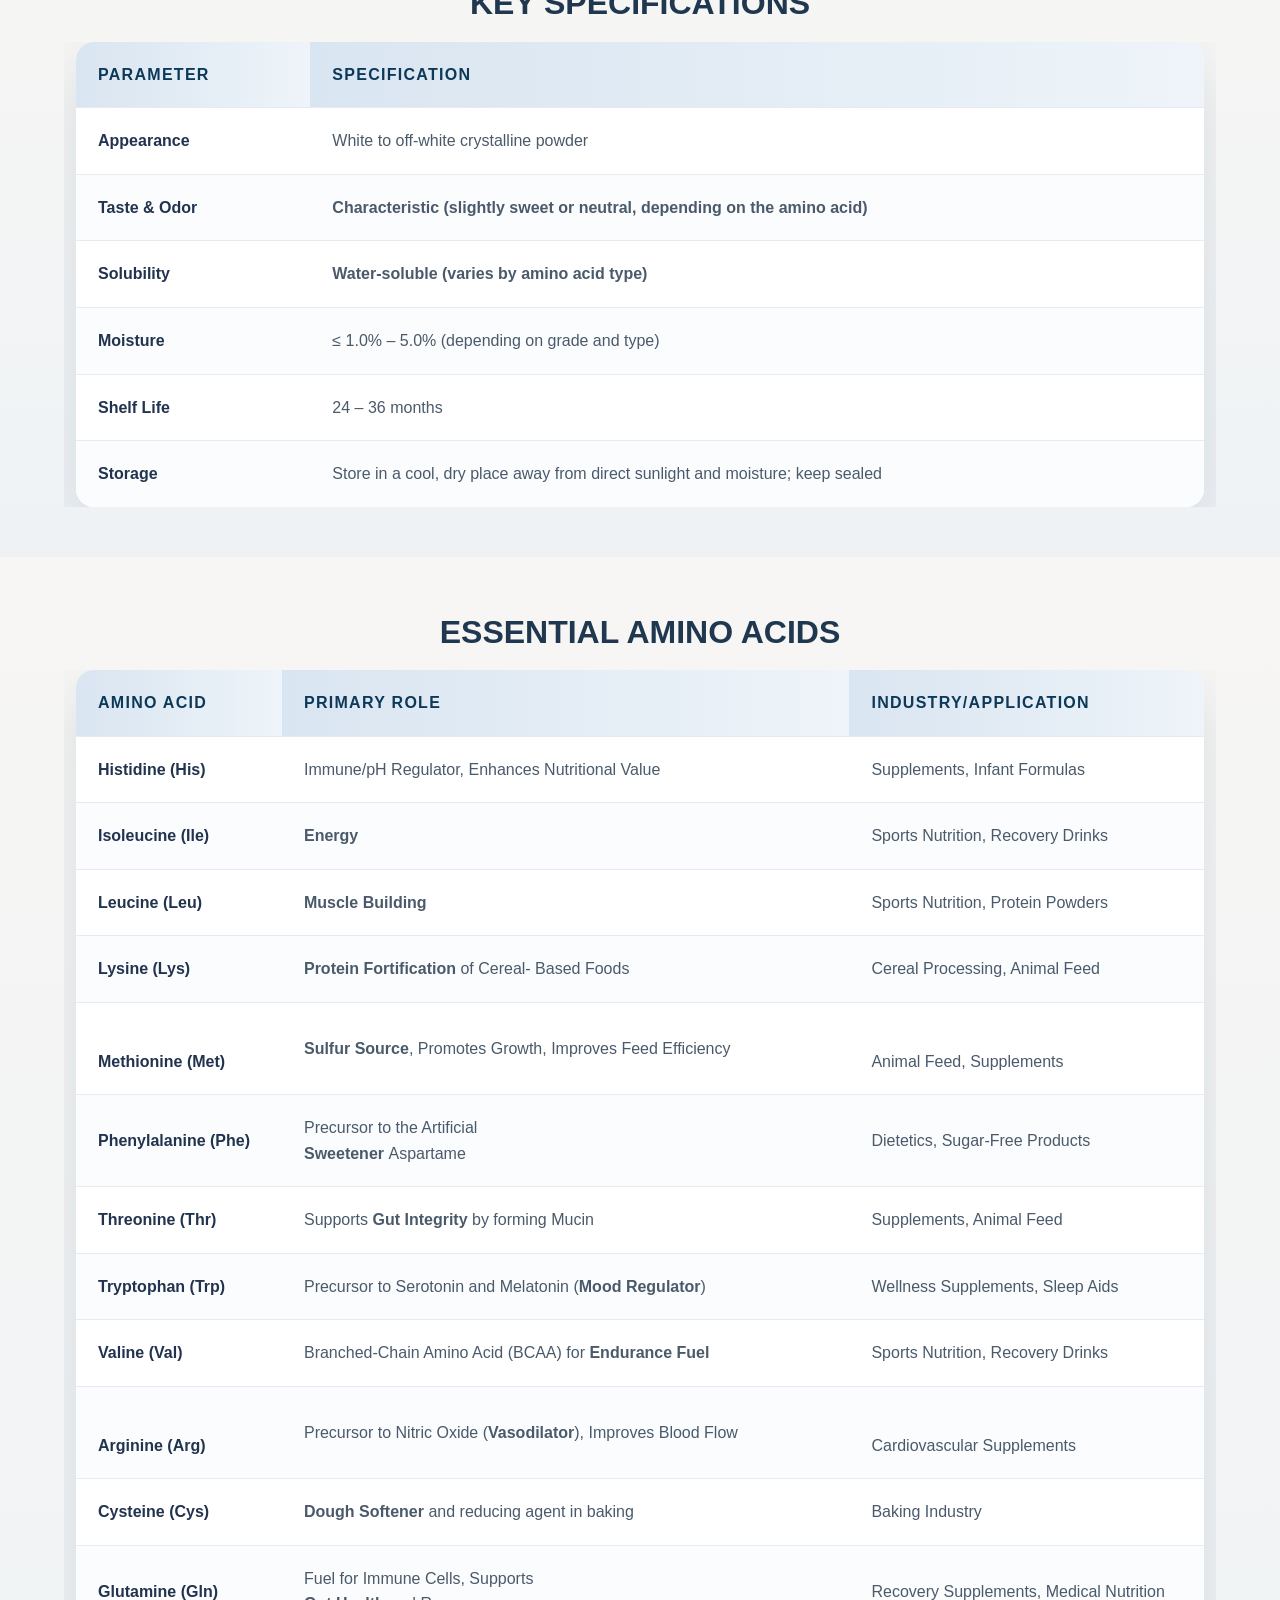
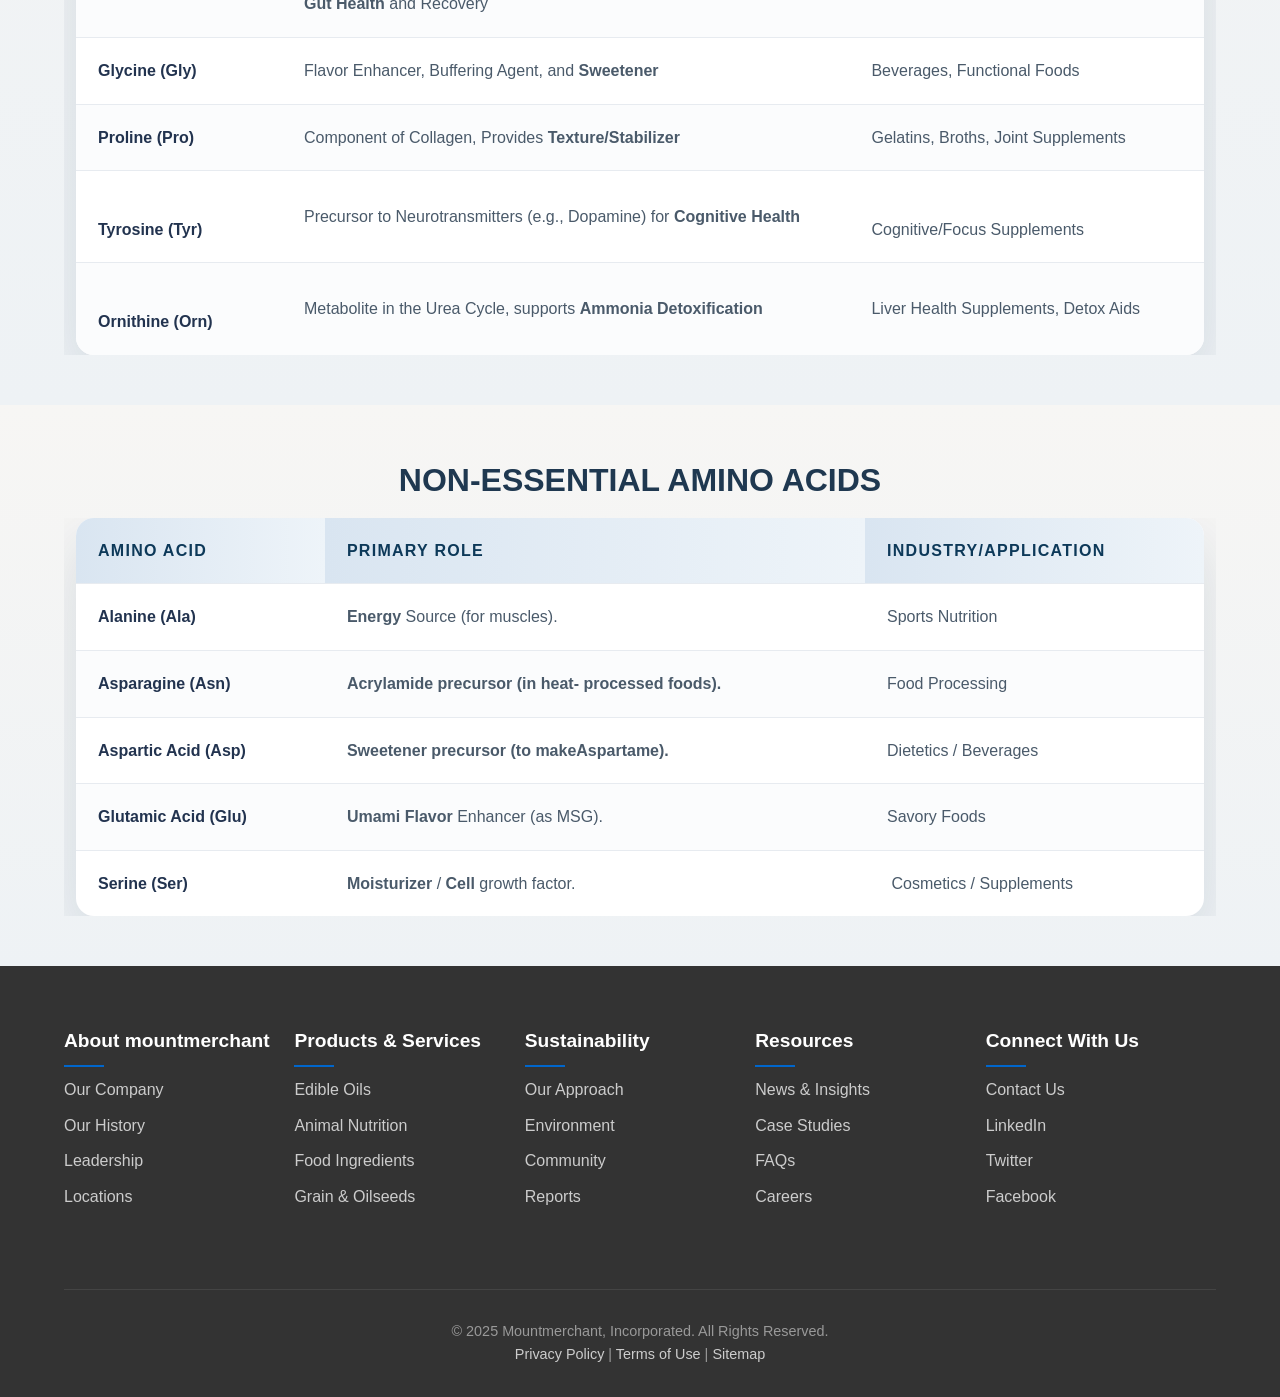
==== commit abd71b58: "UI Changes on header" ====
--- a/amino.html
+++ b/amino.html
@@ -12,26 +12,18 @@
 <body>
     <header>
         <div class="header-top">
-            <div class="logo">
+            <div class="logo" >
                 <a href="index.html"><img src="logo.png" alt="mountmerchant Logo"></a>
             </div>
-            <nav class="top-nav">
-                <ul>
-                    <li><i class="fa fa-mobile fa-lg"></i><a href="#"> +91-8950501144, +91-8950501166</a></li>
-                    <li><i class="fa fa-envelope"></i><a href="#"> mountmerchant.sales@gmail.com</a></li>
 
-                </ul>
-            </nav>
             <button class="mobile-menu-btn">☰</button>
-        </div>
-
-        <nav class="main-nav">
+            <nav class="main-nav" >
             <ul>
                 <li><a href="index.html">Home</a></li>
                 <li class="dropdown-parent">
                     <a href="products.html">Products <i class="fa fa-caret-down"></i></a>
                     <ul class="dropdown">
-                      <li><a href="vitamin.html">Vitamins &amp; Minerals</a></li>
+                        <li><a href="vitamin.html">Vitamins &amp; Minerals</a></li>
                         <li><a href="food_add.html">Food Additives</a></li>
                         <li><a href="flavour.html">Flavours &amp; Sweeteners</a></li>
                         <li><a href="fruit.html">Fruit &amp; Vegetable Powder</a></li>
@@ -45,8 +37,12 @@
                 </li>
                 <li><a href="#">About Us</a></li>
                 <li><a href="contact.html">Contact Us</a></li>
+                <li><a href="#">Notice</a></li>
             </ul>
         </nav>
+        </div>
+        
+        
     </header>
 
 
--- a/mountmerchant-css.css
+++ b/mountmerchant-css.css
@@ -230,25 +230,59 @@
 
 /* Header Styles */
 header {
+    background: rgba(236, 236, 236, 0.6);
+    backdrop-filter: blur(5px);
+    box-shadow: 0 2px 5px rgba(0, 0, 0, 0.055);
+    position: fixed;
+    width: 90%;
+
+    
+    /* position: fixed; */
+    top: 10px;
+    z-index: 100;
+    /* Round left side */
+  border-top-left-radius: 50px;
+  border-bottom-left-radius: 50px;
+
+  /* Round right side */
+  border-top-right-radius: 50px;
+  border-bottom-right-radius: 50px;
+  left: 50%;
+  transform: translateX(-50%); /* ensures perfect centering */
+  transition: background-color 0.3s ease;
+}
+
+.header-top {
+    background: rgba(255, 255, 255, 0.6);
+    /* backdrop-filter: blur(10px); */
+    display: flex;
+    justify-content: flex-start;
+    align-items: center;
+    padding-left: 15px ;
+    height: 40px;
     background-color: #f9fafc;
-    box-shadow: 0 2px 5px rgba(0,0,0,0.2);
-    position: sticky;
-    top: 0;
-    z-index: 100;
-}
-
-.header-top {
-    display: flex;
-    justify-content: space-between;
-    align-items: center;
-    padding: 0px 2%;
-    background-color: #f9fafc;
-    /* border-bottom: 1px solid #eeeeee; */
-}
+    background:transparent;
+    position: relative;
+    /* Round left side */
+  border-top-left-radius: 50px;
+  border-bottom-left-radius: 50px;
+
+  /* Round right side */
+  border-top-right-radius: 50px;
+  border-bottom-right-radius: 50px;
+  margin: 15px;
+}
+
 
 .logo img {
-    height: 80px;
-}
+    height: 60px;
+}
+
+.logo { order: 1; }
+
+.mobile-menu-btn { order: 3; margin: 0 auto;  }
+
+.main-nav { order: 2; margin: 0 auto; }
 
 .top-nav ul {
     display: flex;
@@ -593,7 +627,8 @@
 
 
 .cta-section1 {
-    padding: 20px 5%;
+    padding: 100px 5% 2% 5%;
+    /* padding: 20px 5%; */
     background-color: #11617a;
     color: white;
     text-align: center;
@@ -1072,8 +1107,10 @@
 .slideshow-container img {
   width: 100%;
   height: 100%;
+  max-height: 700px;
+  /* max-height: 700px; */
   object-fit: cover;
-  opacity: 0.8;
+  opacity: 1;
 }
 
 /* Caption text */
@@ -1163,3 +1200,34 @@
   border-radius: 50%;
 }
 
+.slideshow-container {
+            position: relative;
+        }
+
+        .dots-container {
+            position: absolute;
+            bottom: 20px;
+            left: 50%;
+            transform: translateX(-50%);
+            display: flex;
+            gap: 12px;
+            z-index: 10;
+        }
+
+        .dot {
+            width: 12px;
+            height: 12px;
+            border-radius: 50%;
+            background-color: rgba(255, 255, 255, 0.6);
+            cursor: pointer;
+            transition: all 0.3s ease;
+        }
+
+        .dot.active {
+            background-color: white;
+            box-shadow: 0 2px 8px rgba(0, 0, 0, 0.2);
+        }
+
+        .dot:hover {
+            background-color: rgba(255, 255, 255, 0.8);
+        }
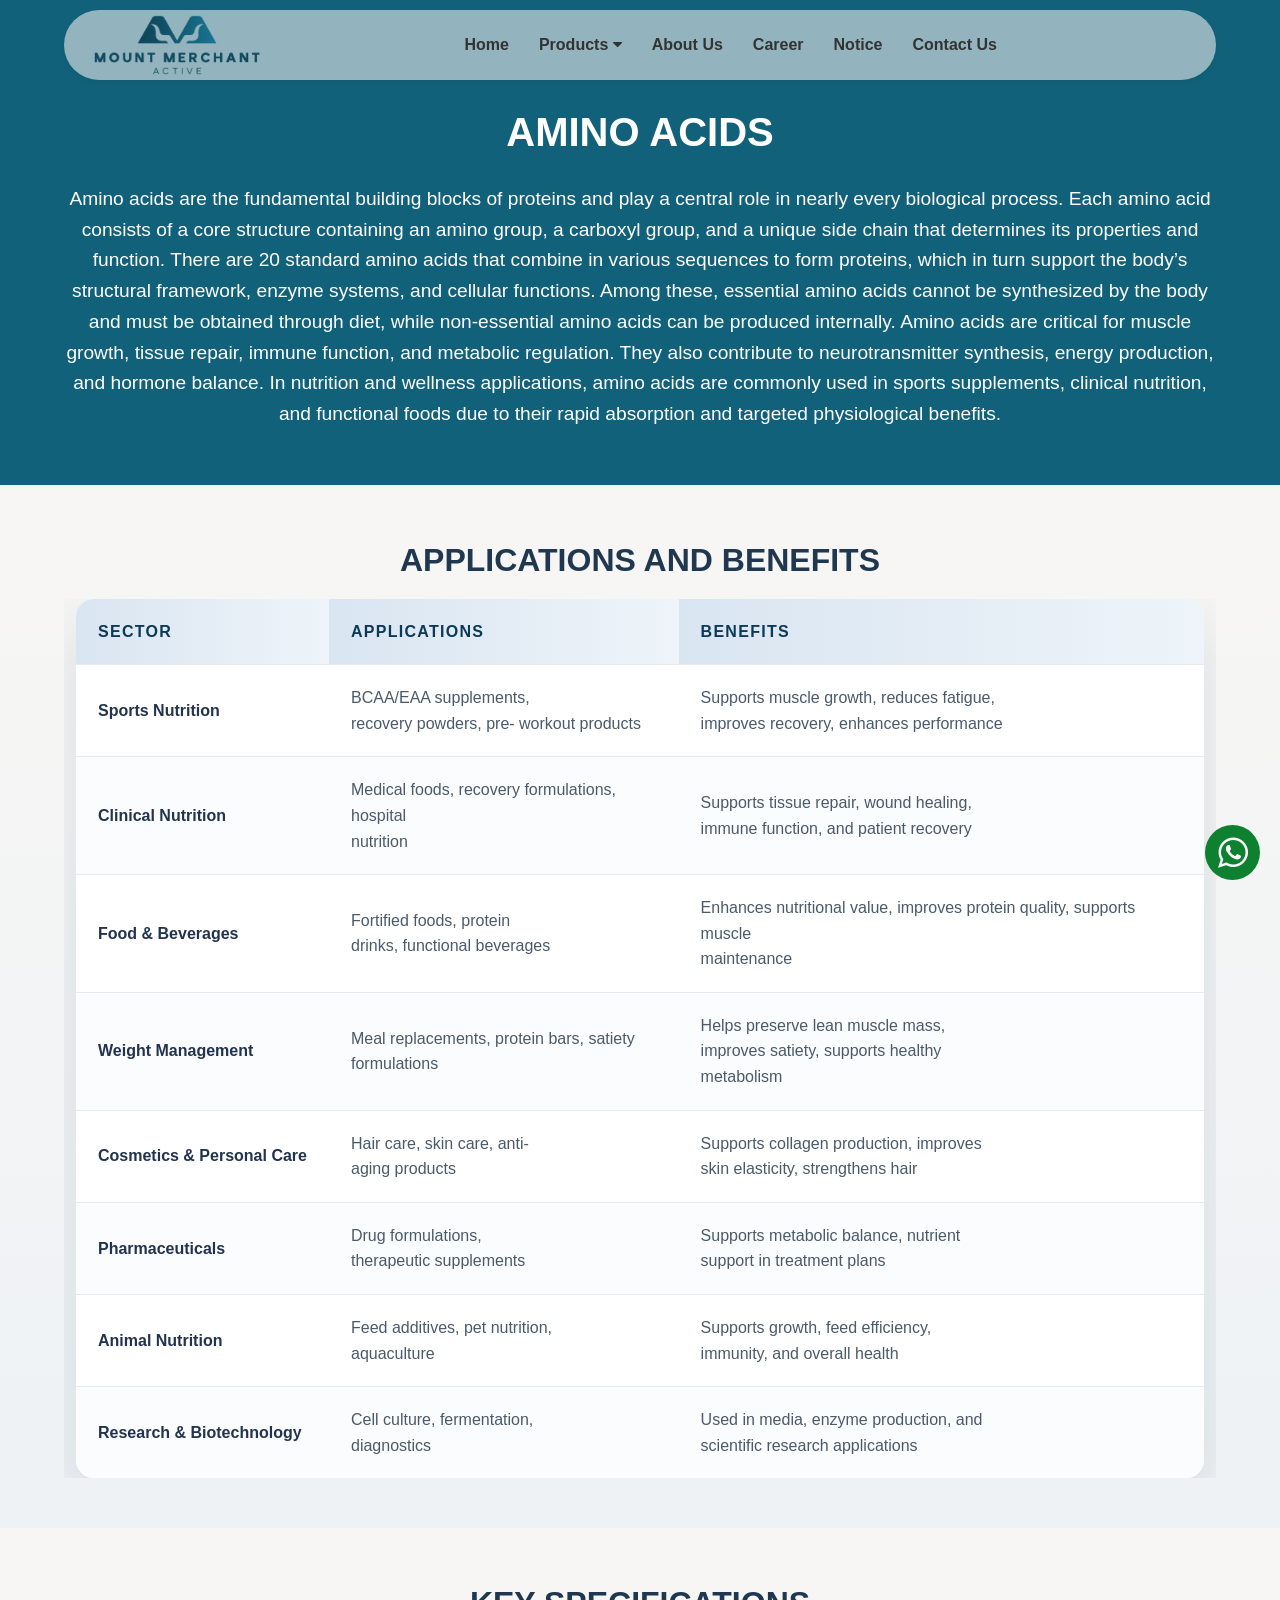
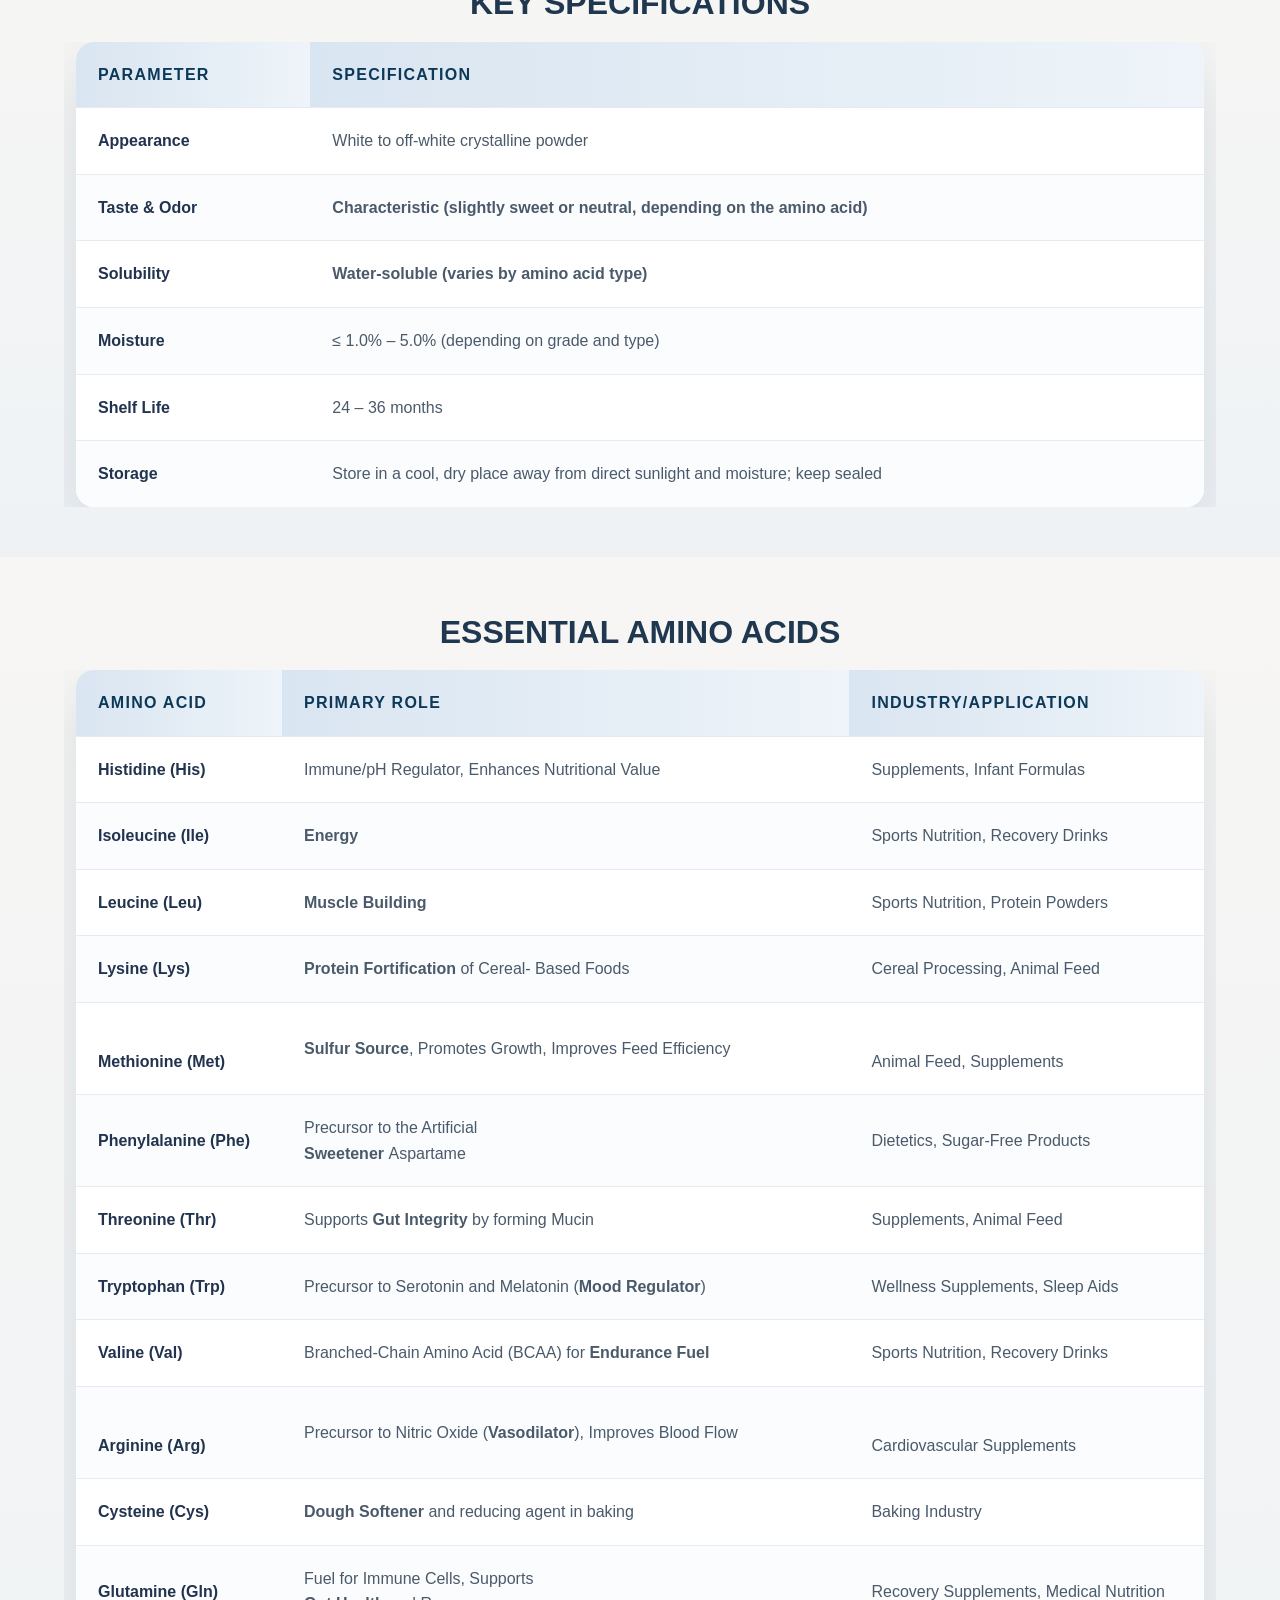
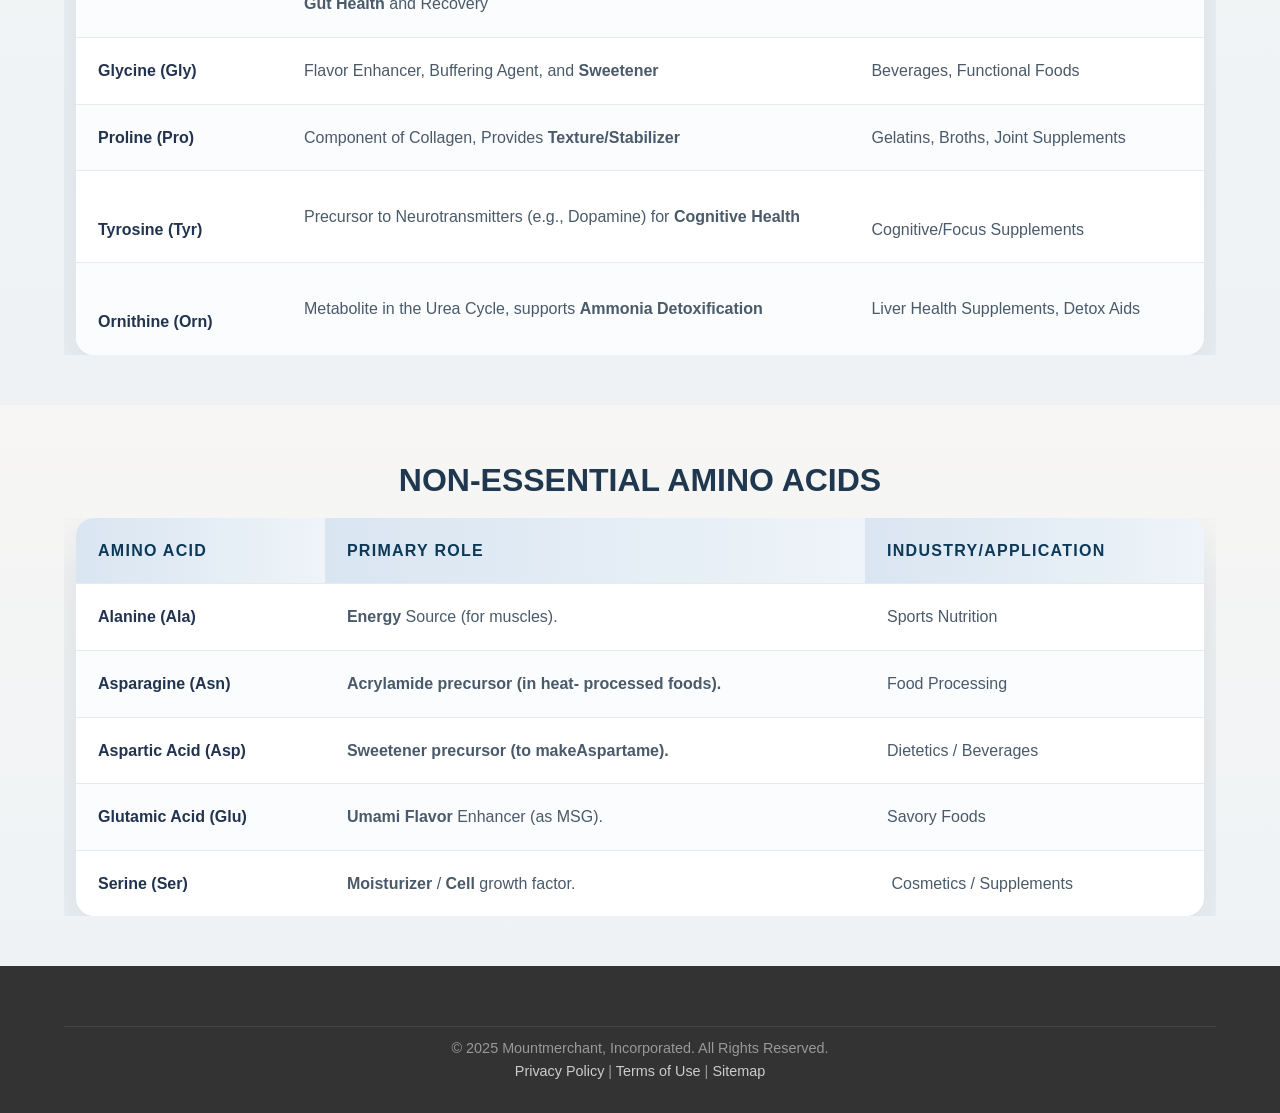
==== commit cddf031d: "WIP,contact, footer, mobile view" ====
--- a/amino.html
+++ b/amino.html
@@ -35,9 +35,11 @@
                         <li><a href="color.html">Colors</a></li>
                     </ul>
                 </li>
-                <li><a href="#">About Us</a></li>
+                <li><a href="wip.html">About Us</a></li>
+                
+                <li><a href="wip.html">Career</a></li>
+                <li><a href="wip.html">Notice</a></li>
                 <li><a href="contact.html">Contact Us</a></li>
-                <li><a href="#">Notice</a></li>
             </ul>
         </nav>
         </div>
@@ -101,54 +103,7 @@
     </div>
 
     <footer>
-        <div class="footer-content">
-            <div class="footer-col">
-                <h4>About mountmerchant</h4>
-                <ul>
-                    <li><a href="#">Our Company</a></li>
-                    <li><a href="#">Our History</a></li>
-                    <li><a href="#">Leadership</a></li>
-                    <li><a href="#">Locations</a></li>
-                </ul>
-            </div>
-            <div class="footer-col">
-                <h4>Products & Services</h4>
-                <ul>
-                    <li><a href="#">Edible Oils</a></li>
-                    <li><a href="#">Animal Nutrition</a></li>
-                    <li><a href="#">Food Ingredients</a></li>
-                    <li><a href="#">Grain & Oilseeds</a></li>
-                </ul>
-            </div>
-            <div class="footer-col">
-                <h4>Sustainability</h4>
-                <ul>
-                    <li><a href="#">Our Approach</a></li>
-                    <li><a href="#">Environment</a></li>
-                    <li><a href="#">Community</a></li>
-                    <li><a href="#">Reports</a></li>
-                </ul>
-            </div>
-            <div class="footer-col">
-                <h4>Resources</h4>
-                <ul>
-                    <li><a href="#">News & Insights</a></li>
-                    <li><a href="#">Case Studies</a></li>
-                    <li><a href="#">FAQs</a></li>
-                    <li><a href="#">Careers</a></li>
-                </ul>
-            </div>
-            <div class="footer-col">
-                <h4>Connect With Us</h4>
-                <ul>
-                    <li><a href="#">Contact Us</a></li>
-                    <li><a href="#">LinkedIn</a></li>
-                    <li><a href="#">Twitter</a></li>
-                    <li><a href="#">Facebook</a></li>
-                </ul>
-            </div>
-        </div>
-        <div class="footer-bottom">
+        <div class="footer-bottom" style="bottom:0px">
             <p>&copy; 2025 Mountmerchant, Incorporated. All Rights Reserved.</p>
             <p><a href="#">Privacy Policy</a> | <a href="#">Terms of Use</a> | <a href="#">Sitemap</a></p>
         </div>
--- a/mountmerchant-css.css
+++ b/mountmerchant-css.css
@@ -280,7 +280,11 @@
 
 .logo { order: 1; }
 
-.mobile-menu-btn { order: 3; margin: 0 auto;  }
+.mobile-menu-btn {
+  order: 3;
+  margin: 0;          /* reset the auto margin */
+  margin-left: auto;  /* pushes the button to the right */
+}
 
 .main-nav { order: 2; margin: 0 auto; }
 
@@ -381,6 +385,102 @@
     width: 100%;
 }
 
+.nav-close-btn {
+    display: none;
+}
+
+@media (max-width: 900px) {
+    header {
+        width: 100%;
+        left: 0;
+        transform: none;
+        border-radius: 0;
+        top: 0;
+    }
+
+    .mobile-menu-btn {
+        display: block;
+        color: #333;
+        font-size: 1.8rem;
+        border: none;
+        background: transparent;
+    }
+
+    .main-nav {
+        position: fixed;
+        top: 0;
+        left: -100%;
+        width: 100vw;
+        height: 100vh;
+        background: rgba(15, 23, 38, 0.96);
+        margin: 0;
+        padding: 80px 24px 24px;
+        display: flex;
+        justify-content: center;
+        align-items: flex-start;
+        transition: left 0.35s ease;
+        z-index: 200;
+    }
+
+    .main-nav.active {
+        left: 0;
+        background: #11617a;
+    }
+
+    .main-nav ul {
+        display: flex;
+        flex-direction: column;
+        gap: 5px;
+        width: 100%;
+        max-width: 360px;
+        padding: 0;
+    }
+
+    .main-nav li {
+        margin: 0;
+    }
+
+    .main-nav a {
+        color: #f8fafc;
+        font-size: 1.1rem;
+        font-weight: 600;
+        /* padding: 14px 18px; */
+        width: 100%;
+        display: inline-block;
+
+    }
+
+    .main-nav .dropdown {
+        position: static;
+        background: transparent;
+        box-shadow: none;
+        border-radius: 0;
+        padding: 0;
+        min-width: auto;
+    }
+
+    .dropdown li a {
+        padding: 12px 18px;
+        color: #dbeafe;
+    }
+
+    .nav-close-btn {
+        position: absolute;
+        top: 18px;
+        right: 18px;
+        width: 42px;
+        height: 42px;
+        border: none;
+        border-radius: 50%;
+        background: rgba(255,255,255,0.12);
+        color: #fff;
+        font-size: 1.7rem;
+        cursor: pointer;
+        display: grid;
+        place-items: center;
+    }
+}
+
 /* Hero Section */
 .hero {
     position: relative;
@@ -485,14 +585,14 @@
 
 /* Services Section */
 .services-section {
-    padding: 60px 5%;
+    padding: 20px 5%;
     background-color: #f9f9f9;
 }
 
 .services-container {
     display: grid;
-    grid-template-columns: repeat(auto-fill, minmax(300px, 1fr));
-    gap: 30px;
+    grid-template-columns: repeat(auto-fill, minmax(290px, 1fr));
+    gap: 20px;
 }
 
 .service-box {
@@ -516,6 +616,115 @@
 .service-box h3 {
     margin-bottom: 15px;
     color: #333;
+}
+
+.contact-hero {
+    padding: 40px 5%;
+    display: grid;
+    grid-template-columns: 1.8fr 1fr 1fr;
+    gap: 30px;
+    align-items: stretch;
+    /* max-width: 1200px; */
+    margin: 0 auto 60px;
+}
+
+.contact-image-box {
+    border-radius: 16px;
+    overflow: hidden;
+    box-shadow: 0 18px 40px rgba(0, 0, 0, 0.15);
+    height: 520px;
+}
+
+.contact-image-box img {
+    width: 100%;
+    height: 100%;
+    object-fit: cover;
+    display: block;
+}
+
+.contact-card-grid {
+    display: grid;
+    grid-template-columns: repeat(1, minmax(0, 1fr));
+    gap: 20px;
+}
+
+.contact-card {
+    background-color: #657c99;
+    color: #f2f4f7;
+    border-radius: 16px;
+    padding: 32px 28px;
+    min-height: 180px;
+    display: flex;
+    flex-direction: column;
+    justify-content: space-between;
+    box-shadow: 0 18px 40px rgba(0, 0, 0, 0.2);
+}
+
+.contact-card-intro {
+    min-height: 240px;
+}
+
+.contact-icon {
+    width: 60px;
+    height: 60px;
+    display: grid;
+    place-items: center;
+    background: rgba(255,255,255,0.08);
+    border-radius: 50%;
+    margin-bottom: 20px;
+    color: #ffffff;
+    font-size: 1.4rem;
+}
+
+.contact-card h3 {
+    margin-bottom: 18px;
+    font-size: 1.2rem;
+    letter-spacing: 0.08em;
+    text-transform: uppercase;
+    color: #e7f1ff;
+}
+
+.contact-card p {
+    color: #d2d8e0;
+    line-height: 1.7;
+}
+
+.contact-card a {
+    color: #fff;
+}
+
+.contact-social {
+    display: flex;
+    gap: 14px;
+    margin-top: 24px;
+}
+
+.contact-social a {
+    width: 44px;
+    height: 44px;
+    display: grid;
+    place-items: center;
+    border: 1px solid rgba(255,255,255,0.18);
+    border-radius: 50%;
+    color: #f2f4f7;
+    transition: background 0.25s, color 0.25s;
+}
+
+.contact-social a:hover {
+    background: #11617a;
+    color: #fff;
+}
+
+@media (max-width: 980px) {
+    .contact-hero {
+        grid-template-columns: 1fr;
+    }
+}
+
+@media (max-width: 640px) {
+    .contact-card {
+        padding: 26px 22px;
+    }
 }
 
 .service-box p {
@@ -600,6 +809,7 @@
     color: rgb(0, 0, 0);
 }
 /* CTA Section */
+
 .cta-section {
     padding: 80px 5%;
     background-color: #11617a;
@@ -607,13 +817,6 @@
     text-align: center;
 }
 
-.cta-section {
-    padding: 80px 5%;
-    background-color: #11617a;
-    color: white;
-    text-align: center;
-}
-
 .cta-section h2 {
     font-size: 2.5rem;
     margin-bottom: 20px;
@@ -621,8 +824,10 @@
 
 .cta-section p {
     font-size: 1.2rem;
-    max-width: 800px;
+    max-width: 80%;
     margin: 0 auto 30px;
+    text-justify: left;
+    
 }
 
 
@@ -786,7 +991,7 @@
 
 .footer-bottom {
     text-align: center;
-    padding-top: 30px;
+    padding-top: 10px;
     border-top: 1px solid #444;
     font-size: 0.9rem;
     color: #999;
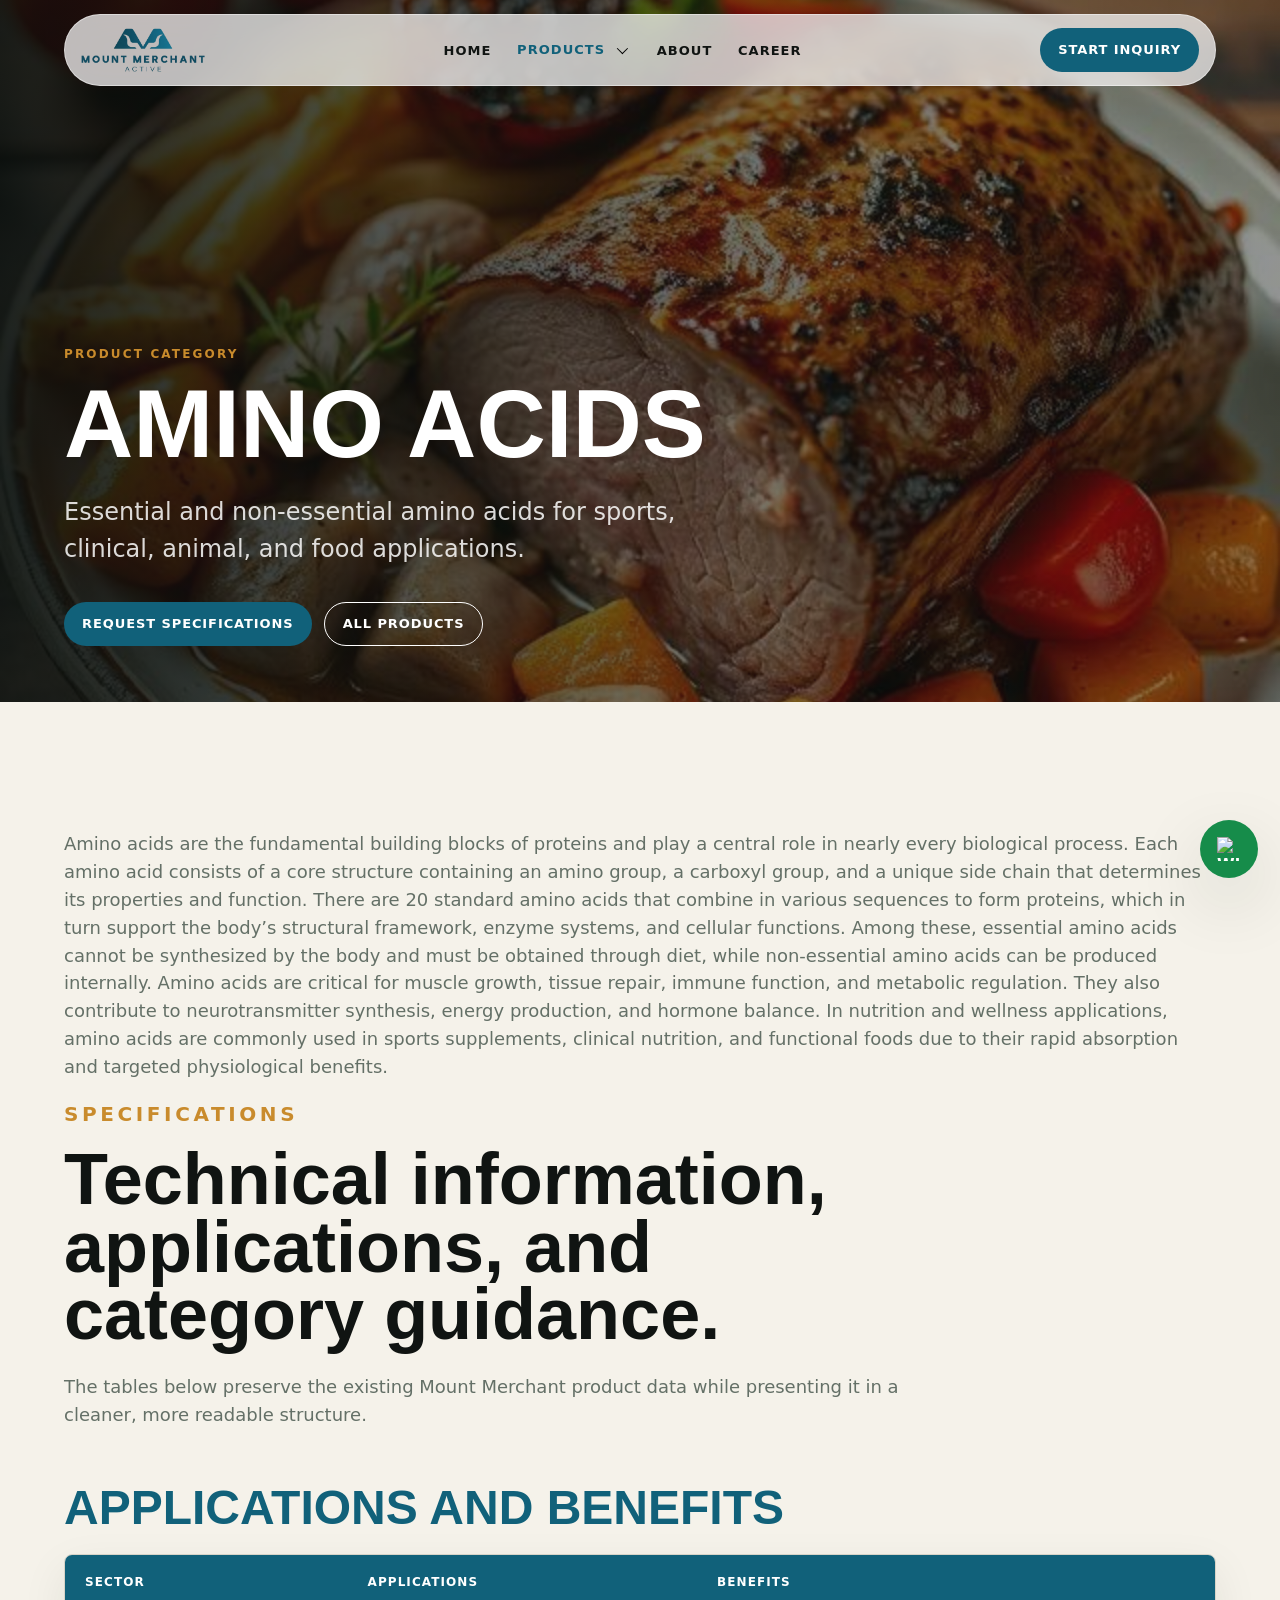
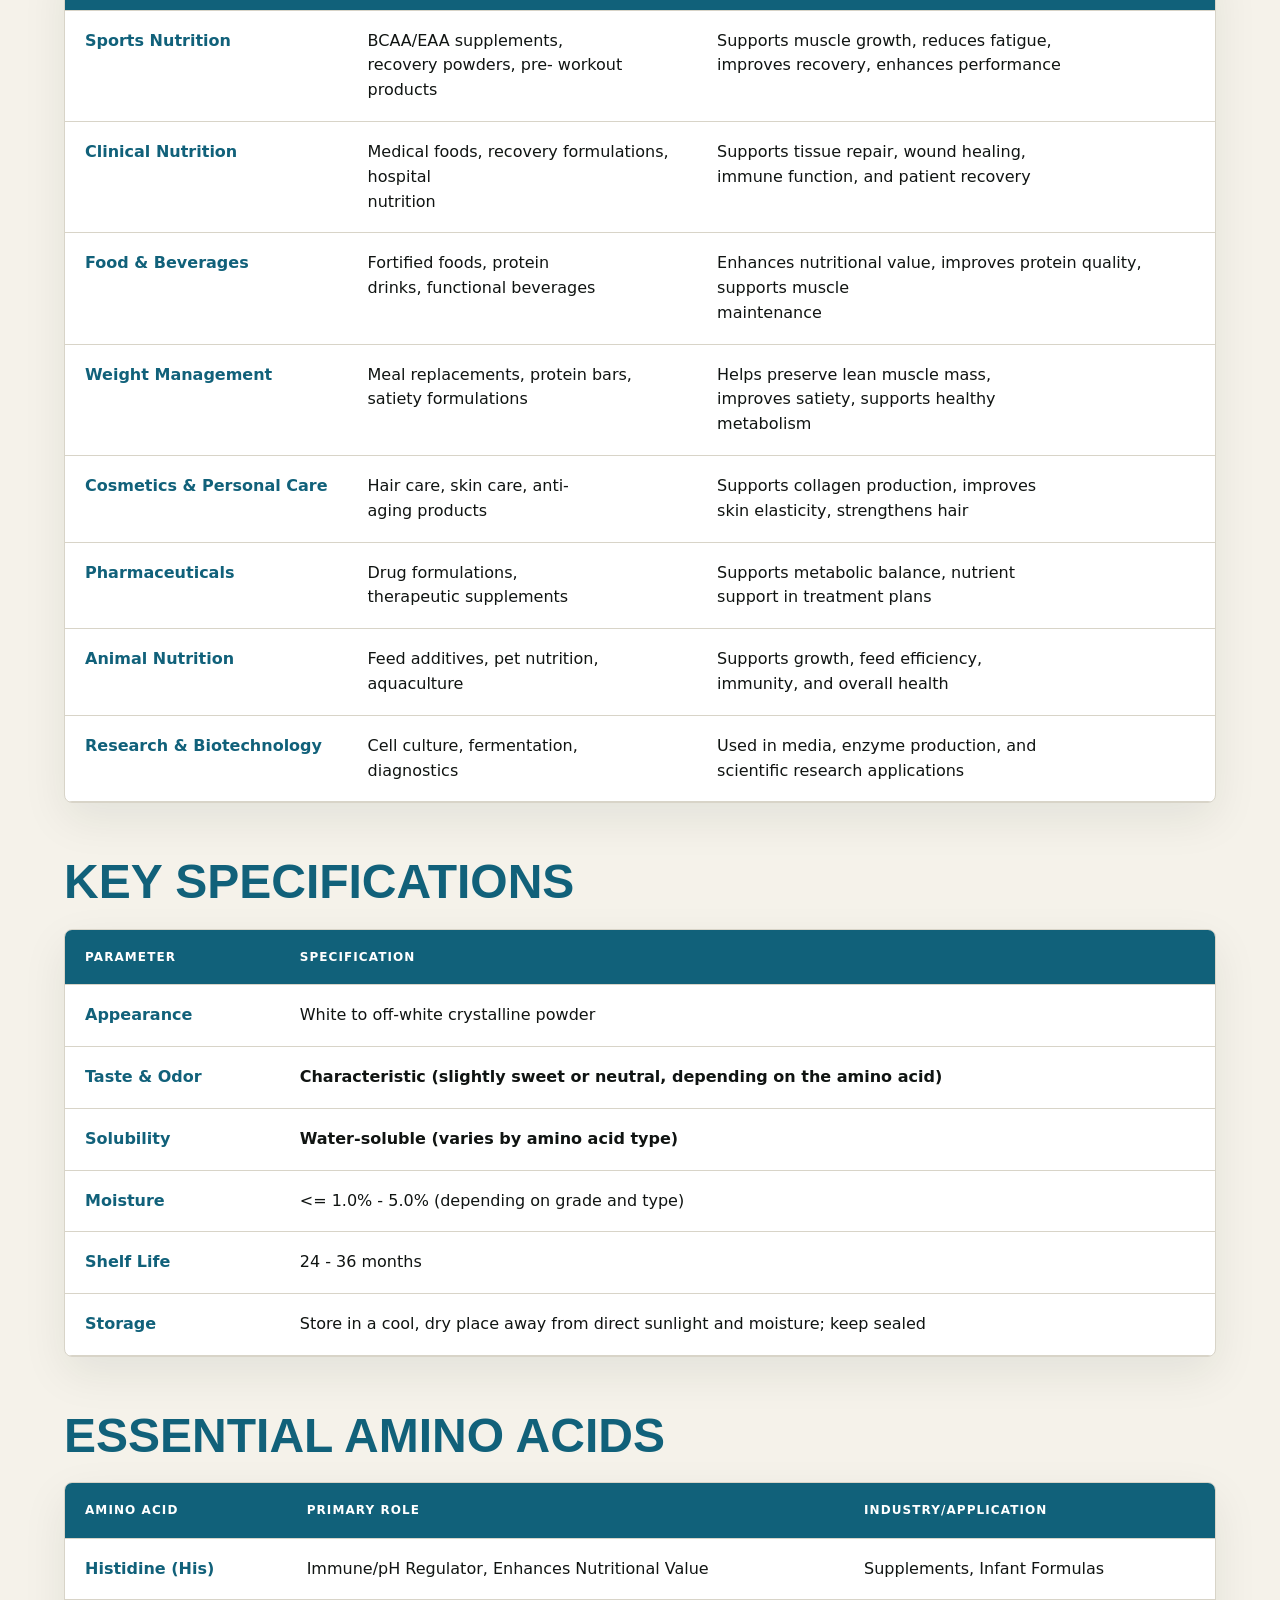
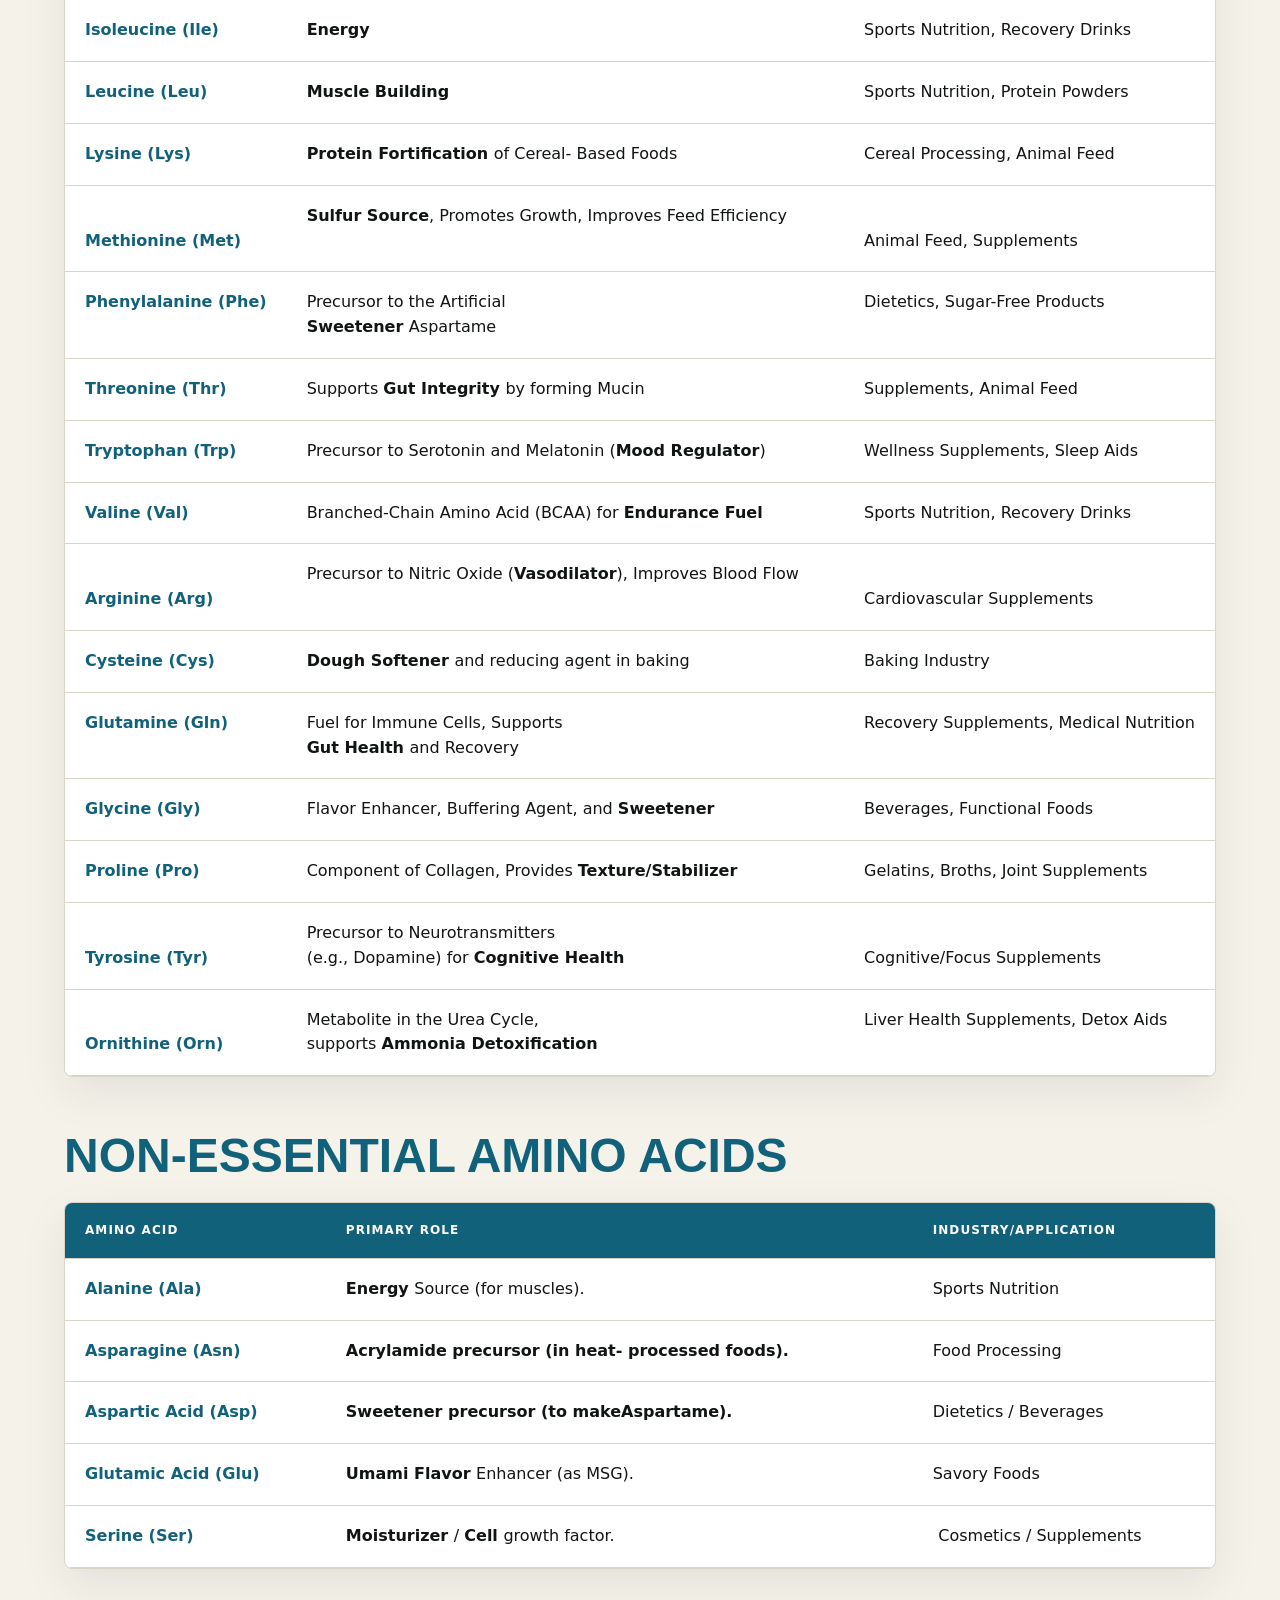
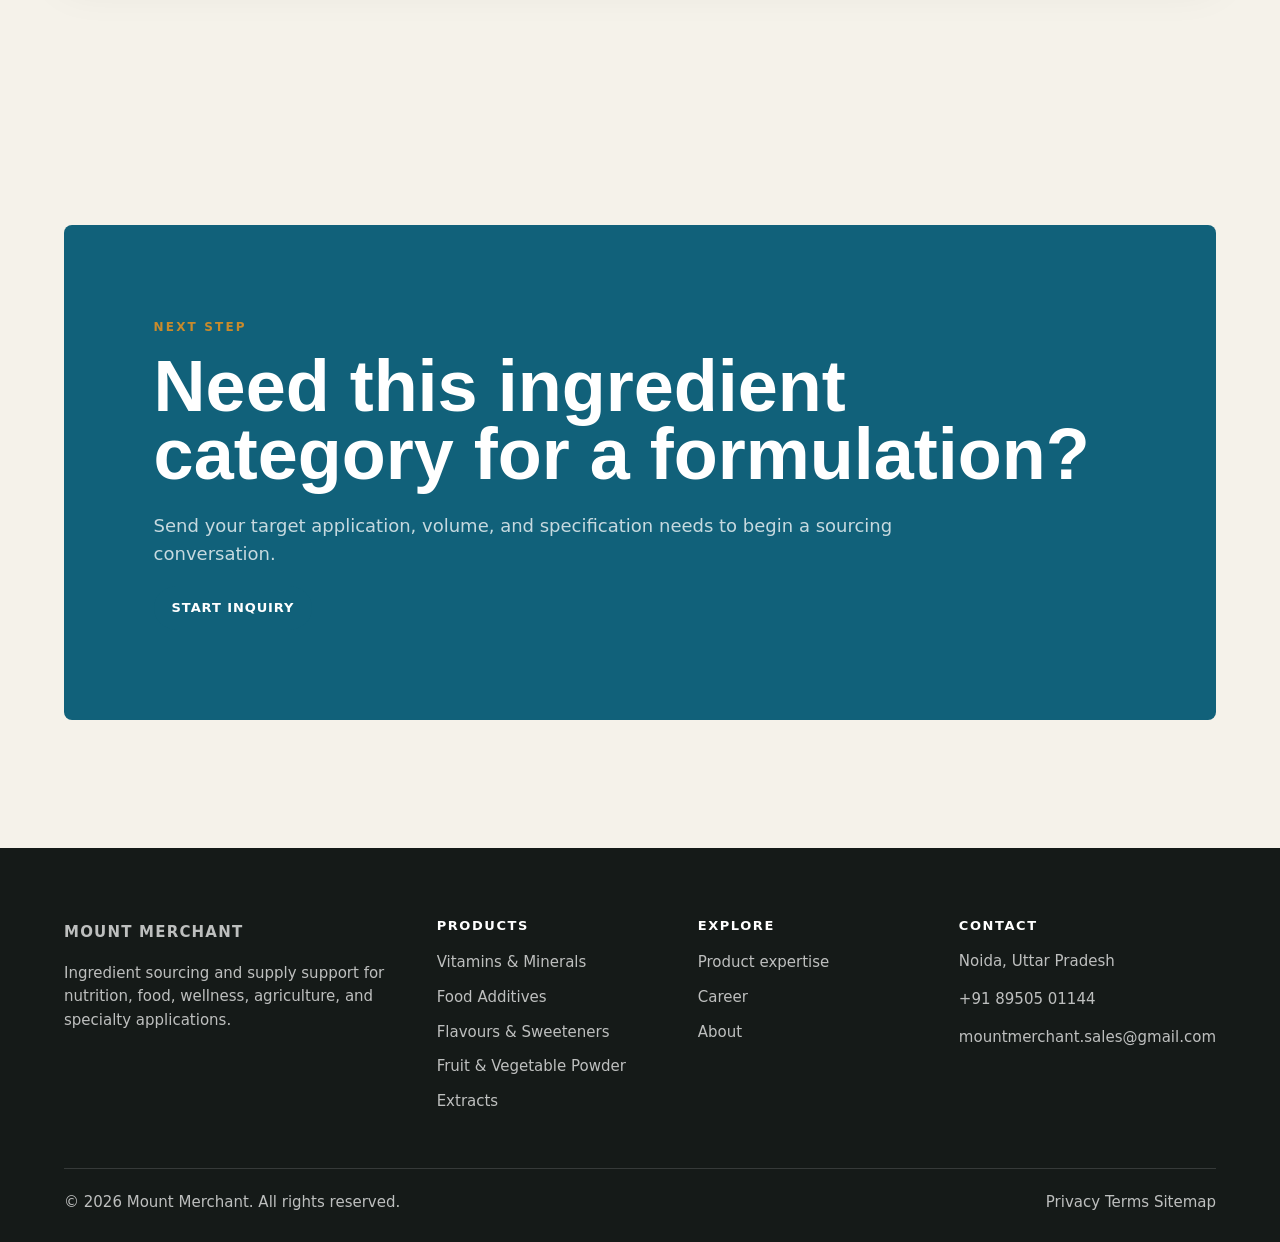
==== commit 2fe2d1a5: "New UI changed" ====
--- a/amino.html
+++ b/amino.html
@@ -1,146 +1,97 @@
-<!DOCTYPE html>
-<html lang="en">
-
-<head>
-    <meta charset="UTF-8">
-    <meta name="viewport" content="width=device-width, initial-scale=1.0">
-    <title>MOUNT MERCHANT</title>
-    <link rel="stylesheet" href="https://cdnjs.cloudflare.com/ajax/libs/font-awesome/4.7.0/css/font-awesome.min.css">
-    <link rel="stylesheet" href="mountmerchant-css.css ">
-</head>
-
-<body>
-    <header>
-        <div class="header-top">
-            <div class="logo" >
-                <a href="index.html"><img src="logo.png" alt="mountmerchant Logo"></a>
-            </div>
-
-            <button class="mobile-menu-btn">☰</button>
-            <nav class="main-nav" >
-            <ul>
-                <li><a href="index.html">Home</a></li>
-                <li class="dropdown-parent">
-                    <a href="products.html">Products <i class="fa fa-caret-down"></i></a>
-                    <ul class="dropdown">
-                        <li><a href="vitamin.html">Vitamins &amp; Minerals</a></li>
-                        <li><a href="food_add.html">Food Additives</a></li>
-                        <li><a href="flavour.html">Flavours &amp; Sweeteners</a></li>
-                        <li><a href="fruit.html">Fruit &amp; Vegetable Powder</a></li>
-                        <li><a href="extract.html">Extracts</a></li>
-                        <li><a href="amino.html">Amino Acids</a></li>
-                        <li><a href="enzymes.html">Enzymes</a></li>
-                        <li><a href="protiens.html">Proteins</a></li>
-                        <li><a href="chem.html">Speciality Chemicals</a></li>
-                        <li><a href="color.html">Colors</a></li>
-                    </ul>
-                </li>
-                <li><a href="wip.html">About Us</a></li>
-                
-                <li><a href="wip.html">Career</a></li>
-                <li><a href="wip.html">Notice</a></li>
-                <li><a href="contact.html">Contact Us</a></li>
-            </ul>
-        </nav>
-        </div>
-        
-        
-    </header>
-
-
-
-
-
-
-
-    <section class="cta-section1">
-        <h2>AMINO ACIDS</h2>
-        <p>Amino acids are the fundamental building blocks of proteins and play a central role in nearly every biological process. Each amino acid consists of a core structure containing an amino group, a carboxyl group, and a unique side chain that determines its properties and function. There are 20 standard amino acids that combine in various sequences to form proteins, which in turn support the body’s structural framework, enzyme systems, and cellular functions. Among these, essential amino acids cannot be synthesized by the body and must be obtained through diet, while non-essential amino acids can be produced internally. Amino acids are critical for muscle growth, tissue repair, immune function, and metabolic regulation. They also contribute to neurotransmitter synthesis, energy production, and hormone balance. In nutrition and wellness applications, amino acids are commonly used in sports supplements, clinical nutrition, and functional foods due to their rapid absorption and targeted physiological benefits.</p>
-    </section>
-    <section class="specs-section">
-        <h2 class="section-title">APPLICATIONS AND BENEFITS</h2>
-        <!-- <p class="section-subtitle">A polished reference table presenting key partner details with clear spacing, hierarchy, and a modern finish.</p> -->
-        <div class="table-wrapper">
-            <table class="spec-table">
-                <tr><th><strong><strong><strong>Sector</strong></strong></strong></th><th><strong><strong><strong>Applications</strong></strong></strong></th><th><strong><strong><strong>Benefits</strong></strong></strong></th></tr></thead><tbody><tr><td><strong><strong><strong><strong><strong>Sports&nbsp;Nutrition</strong></strong></strong></strong></strong></td><td>BCAA/EAA&nbsp;supplements,<br>recovery&nbsp;powders,&nbsp;pre- workout products</td><td>Supports muscle growth, reduces fatigue, improves&nbsp;recovery,&nbsp;enhances&nbsp;performance</td></tr><tr><td><strong><strong><strong><strong><strong>Clinical&nbsp;Nutrition</strong></strong></strong></strong></strong></td><td>Medical&nbsp;foods,&nbsp;recovery formulations, hospital<br>nutrition</td><td>Supports tissue repair, wound healing, immune&nbsp;function,&nbsp;and&nbsp;patient&nbsp;recovery</td></tr><tr><td><strong><strong><strong><strong><strong>Food&nbsp;&amp;&nbsp;Beverages</strong></strong></strong></strong></strong></td><td>Fortified foods, protein drinks,&nbsp;functional&nbsp;beverages</td><td>Enhances&nbsp;nutritional&nbsp;value,&nbsp;improves protein quality, supports muscle<br>maintenance</td></tr><tr><td><strong><strong><strong><strong><strong>Weight&nbsp;Management</strong></strong></strong></strong></strong></td><td>Meal&nbsp;replacements,&nbsp;protein bars, satiety formulations</td><td>Helps preserve lean muscle mass, improves&nbsp;satiety,&nbsp;supports&nbsp;healthy<br>metabolism</td></tr><tr><td><strong><strong><strong><strong>Cosmetics&nbsp;&amp;&nbsp;Personal&nbsp;Care</strong></strong></strong></strong></td><td>Hair&nbsp;care,&nbsp;skin&nbsp;care,&nbsp;anti-<br>aging&nbsp;products</td><td>Supports&nbsp;collagen&nbsp;production,&nbsp;improves<br>skin&nbsp;elasticity,&nbsp;strengthens&nbsp;hair</td></tr><tr><td><strong>Pharmaceuticals</strong></td><td>Drug&nbsp;formulations,<br>therapeutic&nbsp;supplements</td><td>Supports&nbsp;metabolic&nbsp;balance,&nbsp;nutrient<br>support&nbsp;in&nbsp;treatment&nbsp;plans</td></tr><tr><td><strong><strong>Animal&nbsp;Nutrition</strong></strong></td><td>Feed&nbsp;additives,&nbsp;pet&nbsp;nutrition,<br>aquaculture</td><td>Supports&nbsp;growth,&nbsp;feed&nbsp;efficiency,<br>immunity,&nbsp;and&nbsp;overall&nbsp;health</td></tr><tr><td><strong><strong>Research&nbsp;&amp;&nbsp;Biotechnology</strong></strong></td><td>Cell&nbsp;culture,&nbsp;fermentation,<br>diagnostics</td><td>Used&nbsp;in&nbsp;media,&nbsp;enzyme&nbsp;production,&nbsp;and<br>scientific&nbsp;research&nbsp;applications</td></tr>
-            </table>
-        </div>
-    </section>
-
-    <section class="specs-section">
-        <h2 class="section-title">KEY SPECIFICATIONS</h2>
-        <!-- <p class="section-subtitle">A polished reference table presenting key partner details with clear spacing,
-            hierarchy, and a modern finish.</p> -->
-        <div class="table-wrapper">
-            <table class="spec-table">
-                <tr><th><strong><strong><strong><strong><strong>Parameter</strong></strong></strong></strong></strong></th><th><strong><strong><strong><strong><strong>Specification</strong></strong></strong></strong></strong></th></tr></thead><tbody><tr><td><strong><strong><strong><strong><strong><strong><strong><strong>Appearance</strong></strong></strong></strong></strong></strong></strong></strong></td><td>White&nbsp;to&nbsp;off-white&nbsp;crystalline&nbsp;powder</td></tr><tr><td><strong><strong><strong><strong><strong><strong><strong><strong>Taste&nbsp;&amp;&nbsp;Odor</strong></strong></strong></strong></strong></strong></strong></strong></td><td><strong><strong>Characteristic&nbsp;(slightly&nbsp;sweet&nbsp;or neutral,&nbsp;depending&nbsp;on&nbsp;the&nbsp;amino&nbsp;acid)</strong></strong></td></tr><tr><td><strong><strong><strong><strong><strong><strong><strong><strong>Solubility</strong></strong></strong></strong></strong></strong></strong></strong></td><td><strong><strong>Water-soluble&nbsp;(varies&nbsp;by&nbsp;amino&nbsp;acid&nbsp;type)</strong></strong></td></tr><tr><td><strong><strong><strong><strong><strong><strong><strong><strong>Moisture</strong></strong></strong></strong></strong></strong></strong></strong></td><td>≤&nbsp;1.0% –&nbsp;5.0%&nbsp;(depending&nbsp;on&nbsp;grade&nbsp;and&nbsp;type)</td></tr><tr><td><strong><strong><strong><strong><strong><strong><strong>Shelf&nbsp;Life</strong></strong></strong></strong></strong></strong></strong></td><td>24 – 36&nbsp;months</td></tr><tr><td><strong>Storage</strong></td><td>Store&nbsp;in a cool, dry&nbsp;place&nbsp;away&nbsp;from direct sunlight and moisture; keep&nbsp;sealed</td></tr>
-            </table>
-        </div>
-    </section>
-
-    <section class="specs-section">
-        <h2 class="section-title">ESSENTIAL AMINO ACIDS</h2>
-        <!-- <p class="section-subtitle">A polished reference table presenting key partner details with clear spacing, hierarchy, and a modern finish.</p> -->
-        <div class="table-wrapper">
-            <table class="spec-table">
-                <tr><th><strong><strong><strong><strong>Amino&nbsp;Acid</strong></strong></strong></strong></th><th><strong><strong><strong><strong>Primary&nbsp;Role</strong></strong></strong></strong></th><th><strong><strong><strong><strong>Industry/Application</strong></strong></strong></strong></th></tr></thead><tbody><tr><td><strong><strong><strong><strong><strong><strong>Histidine&nbsp;(His)</strong></strong></strong></strong></strong></strong></td><td>Immune/pH Regulator, Enhances&nbsp;Nutritional&nbsp;Value</td><td>Supplements, Infant&nbsp;Formulas</td></tr><tr><td><strong><strong><strong><strong><strong><strong>Isoleucine&nbsp;(Ile)</strong></strong></strong></strong></strong></strong></td><td><strong>Energy</strong></td><td>Sports&nbsp;Nutrition,&nbsp;Recovery&nbsp;Drinks</td></tr><tr><td><strong><strong><strong><strong><strong><strong>Leucine&nbsp;(Leu)</strong></strong></strong></strong></strong></strong></td><td><strong>Muscle&nbsp;Building</strong></td><td>Sports&nbsp;Nutrition,&nbsp;Protein&nbsp;Powders</td></tr><tr><td><strong><strong><strong><strong><strong><strong>Lysine&nbsp;(Lys)</strong></strong></strong></strong></strong></strong></td><td><strong>Protein&nbsp;Fortification&nbsp;</strong>of&nbsp;Cereal- Based Foods</td><td>Cereal&nbsp;Processing, Animal&nbsp;Feed</td></tr><tr><td><strong><strong><strong><strong><strong>&nbsp;</strong><br><strong>Methionine&nbsp;(Met)</strong></strong></strong></strong></strong></td><td><strong>Sulfur&nbsp;Source</strong>,&nbsp;Promotes Growth, Improves Feed&nbsp;Efficiency</td><td><strong>&nbsp;</strong><br>Animal&nbsp;Feed,&nbsp;Supplements</td></tr><tr><td><strong><strong>Phenylalanine&nbsp;(Phe)</strong></strong></td><td>Precursor&nbsp;to&nbsp;the&nbsp;Artificial<br><strong>Sweetener&nbsp;</strong>Aspartame</td><td>Dietetics,&nbsp;Sugar-Free&nbsp;Products</td></tr><tr><td><strong><strong><strong>Threonine&nbsp;(Thr)</strong></strong></strong></td><td>Supports&nbsp;<strong>Gut&nbsp;Integrity&nbsp;</strong>by forming Mucin</td><td>Supplements, Animal&nbsp;Feed</td></tr><tr><td><strong><strong><strong>Tryptophan&nbsp;(Trp)</strong></strong></strong></td><td>Precursor to Serotonin and Melatonin&nbsp;(<strong>Mood&nbsp;Regulator</strong>)</td><td>Wellness&nbsp;Supplements,&nbsp;Sleep&nbsp;Aids</td></tr><tr><td><strong>Valine&nbsp;(Val)</strong></td><td>Branched-Chain Amino Acid (BCAA)&nbsp;for&nbsp;<strong>Endurance&nbsp;Fuel</strong></td><td>Sports&nbsp;Nutrition,&nbsp;Recovery&nbsp;Drinks</td></tr><tr><td><strong>&nbsp;</strong><br><strong>Arginine&nbsp;(Arg)</strong></td><td>Precursor to Nitric Oxide (<strong>Vasodilator</strong>),&nbsp;Improves&nbsp;Blood&nbsp;Flow</td><td><strong>&nbsp;</strong><br>Cardiovascular&nbsp;Supplements</td></tr><tr><td><strong>Cysteine&nbsp;(Cys)</strong></td><td><strong>Dough&nbsp;Softener&nbsp;</strong>and&nbsp;reducing agent in baking</td><td>Baking&nbsp;Industry</td></tr><tr><td><strong>Glutamine&nbsp;(Gln)</strong></td><td>Fuel&nbsp;for Immune&nbsp;Cells,&nbsp;Supports<br><strong>Gut&nbsp;Health&nbsp;</strong>and&nbsp;Recovery</td><td>Recovery&nbsp;Supplements,&nbsp;Medical&nbsp;Nutrition</td></tr><tr><td><strong>Glycine&nbsp;(Gly)</strong></td><td>Flavor&nbsp;Enhancer,&nbsp;Buffering Agent, and&nbsp;<strong>Sweetener</strong></td><td>Beverages,&nbsp;Functional&nbsp;Foods</td></tr><tr><td><strong>Proline&nbsp;(Pro)</strong></td><td>Component of Collagen, Provides&nbsp;<strong>Texture/Stabilizer</strong></td><td>Gelatins,&nbsp;Broths,&nbsp;Joint&nbsp;Supplements</td></tr><tr><td><strong>&nbsp;</strong><br><strong>Tyrosine&nbsp;(Tyr)</strong></td><td>Precursor to Neurotransmitters (e.g.,&nbsp;Dopamine)&nbsp;for&nbsp;<strong>Cognitive&nbsp;Health</strong></td><td><strong>&nbsp;</strong><br>Cognitive/Focus&nbsp;Supplements</td></tr><tr><td><strong>&nbsp;</strong><br><strong>Ornithine&nbsp;(Orn)</strong></td><td>Metabolite&nbsp;in&nbsp;the&nbsp;Urea&nbsp;Cycle, supports&nbsp;<strong>Ammonia&nbsp;Detoxification</strong></td><td>Liver&nbsp;Health&nbsp;Supplements,&nbsp;Detox&nbsp;Aids</td></tr>
-            </table>
-        </div>
-    </section>
-    <section class="specs-section">
-        <h2 class="section-title">NON-ESSENTIAL AMINO ACIDS</h2>
-        <!-- <p class="section-subtitle">A polished reference table presenting key partner details with clear spacing, hierarchy, and a modern finish.</p> -->
-        <div class="table-wrapper">
-            <table class="spec-table">
-                <tr><th><strong><strong><strong><strong>Amino&nbsp;Acid&nbsp;</strong></strong></strong></strong></th><th><strong><strong><strong><strong>Primary&nbsp;Role</strong></strong></strong></strong></th><th><strong><strong><strong><strong>Industry/Application</strong></strong></strong></strong></th></tr></thead><tbody><tr><td><strong><strong><strong><strong><strong><strong><strong>Alanine&nbsp;(Ala)</strong></strong></strong></strong></strong></strong></strong></td><td><strong>Energy&nbsp;</strong>Source&nbsp;(for&nbsp;muscles).</td><td>Sports&nbsp;Nutrition</td></tr><tr><td><strong><strong><strong><strong><strong><strong><strong>Asparagine&nbsp;(Asn)</strong></strong></strong></strong></strong></strong></strong></td><td><strong><strong>Acrylamide&nbsp;</strong>precursor&nbsp;(in&nbsp;heat- processed foods).</strong></td><td>Food&nbsp;Processing</td></tr><tr><td><strong><strong><strong><strong><strong><strong><strong>Aspartic&nbsp;Acid&nbsp;(Asp)</strong></strong></strong></strong></strong></strong></strong></td><td><strong><strong>Sweetener&nbsp;</strong>precursor&nbsp;(to&nbsp;makeAspartame).</strong></td><td>Dietetics&nbsp;/&nbsp;Beverages</td></tr><tr><td><strong><strong><strong><strong><strong><strong><strong>Glutamic&nbsp;Acid&nbsp;(Glu)</strong></strong></strong></strong></strong></strong></strong></td><td><strong>Umami Flavor&nbsp;</strong>Enhancer&nbsp;(as&nbsp;MSG).</td><td>Savory&nbsp;Foods</td></tr><tr><td><strong><strong><strong><strong><strong><strong>Serine&nbsp;(Ser)</strong></strong></strong></strong></strong></strong></td><td><strong>Moisturizer&nbsp;</strong>/&nbsp;<strong>Cell&nbsp;</strong>growth&nbsp;factor.</td><td><strong>&nbsp;</strong>Cosmetics /&nbsp;Supplements</td></tr>
-            </table>
-        </div>
-    </section>
-
-    <div class="icon-bar">
-        <a href="https://api.whatsapp.com/send?phone=918950501144&text=I%20am%20interested%20in%20learning%20more%20about%20your%20services.
-" target="_blank" class="facebook"><i class="fa fa-whatsapp"></i></a>
-    </div>
-
-    <footer>
-        <div class="footer-bottom" style="bottom:0px">
-            <p>&copy; 2025 Mountmerchant, Incorporated. All Rights Reserved.</p>
-            <p><a href="#">Privacy Policy</a> | <a href="#">Terms of Use</a> | <a href="#">Sitemap</a></p>
-        </div>
-    </footer>
-
-    <script src="mountmerchant-js.js"></script>
-    <script>
-
-        const container = document.querySelector('.bars-container');
-        for (let i = 0; i < 50; i++) {
-            const bar = document.createElement('span');
-            bar.style.setProperty('--i', i);
-            container.appendChild(bar);
-        }
-    </script>
-    <script>
-        let slideIndex = 0;
-        showSlides();
-
-        function showSlides() {
-            let i;
-            let slides = document.getElementsByClassName("mySlides");
-            let dots = document.getElementsByClassName("dot");
-            for (i = 0; i < slides.length; i++) {
-                slides[i].style.display = "none";
-            }
-            slideIndex++;
-            if (slideIndex > slides.length) { slideIndex = 1 }
-            for (i = 0; i < dots.length; i++) {
-                dots[i].className = dots[i].className.replace(" active", "");
-            }
-            slides[slideIndex - 1].style.display = "block";
-            dots[slideIndex - 1].className += " active";
-            setTimeout(showSlides, 4000); // Change image every 2 seconds
-        }
-    </script>
-
-</body>
-
-</html>+﻿<!DOCTYPE html>
+<html lang="en">
+<head>
+  <meta charset="UTF-8">
+  <meta name="viewport" content="width=device-width, initial-scale=1.0">
+  <meta name="description" content="Essential and non-essential amino acids for sports, clinical, animal, and food applications.">
+  <title>Amino Acids | Mount Merchant</title>
+  <link rel="preload" href="mountmerchant-css.css" as="style">
+  <link rel="stylesheet" href="mountmerchant-css.css">
+</head>
+<body>
+<header class="site-header" data-site-header>
+  <a class="skip-link" href="#main">Skip to content</a>
+  <div class="nav-shell">
+    <a class="brand" href="index.html" aria-label="Mount Merchant home"><img src="logo.png" alt="Mount Merchant logo" width="140" height="72"></a>
+    <button class="mobile-menu-btn" type="button" aria-label="Open navigation" aria-expanded="false" aria-controls="site-nav"><span></span><span></span></button>
+    <nav class="main-nav" id="site-nav" aria-label="Primary navigation">
+      <ul>
+        <li><a href="index.html">Home</a></li>
+        <li class="dropdown-parent"><a aria-current="page" href="products.html">Products</a><button class="submenu-toggle" type="button" aria-label="Toggle product menu" aria-expanded="false"></button><ul class="dropdown"><li><a href="vitamin.html">Vitamins & Minerals</a></li>
+<li><a href="food_add.html">Food Additives</a></li>
+<li><a href="flavour.html">Flavours & Sweeteners</a></li>
+<li><a href="fruit.html">Fruit & Vegetable Powder</a></li>
+<li><a href="extract.html">Extracts</a></li>
+<li><a href="amino.html">Amino Acids</a></li>
+<li><a href="enzymes.html">Enzymes</a></li>
+<li><a href="protiens.html">Proteins</a></li>
+<li><a href="chem.html">Speciality Chemicals</a></li>
+<li><a href="color.html">Colors</a></li></ul></li>
+        <li><a href="wip.html">About</a></li>
+        <li><a href="wip.html">Career</a></li>
+      </ul>
+    </nav>
+    <a class="nav-cta" href="contact.html">Start inquiry</a>
+  </div>
+</header>
+<main id="main">
+<section class="page-hero product-hero">
+    
+    <div class="page-hero-copy reveal"><span class="eyebrow">Product category</span><h1>Amino Acids</h1><p>Essential and non-essential amino acids for sports, clinical, animal, and food applications.</p><div class="hero-actions"><a class="btn primary" href="contact.html">Request specifications</a><a class="btn ghost" href="products.html">All products</a></div></div><img src="Unknown-5.jpg" alt="Amino Acids" loading="eager"></section>
+<!-- <section class="quick-facts" aria-label="Category highlights"><div><strong>Applications</strong><span>Food, nutrition, wellness, and industrial use cases</span></div><div><strong>Support</strong><span>Sourcing, documentation, and formulation conversations</span></div><div><strong>Inquiry path</strong><span>Share grade, volume, and intended application</span></div></section> -->
+<section class="product-detail">
+    <p>Amino acids are the fundamental building blocks of proteins and play a central role in nearly every biological process. Each amino acid consists of a core structure containing an amino group, a carboxyl group, and a unique side chain that determines its properties and function. There are 20 standard amino acids that combine in various sequences to form proteins, which in turn support the body’s structural framework, enzyme systems, and cellular functions. Among these, essential amino acids cannot be synthesized by the body and must be obtained through diet, while non-essential amino acids can be produced internally. Amino acids are critical for muscle growth, tissue repair, immune function, and metabolic regulation. They also contribute to neurotransmitter synthesis, energy production, and hormone balance. In nutrition and wellness applications, amino acids are commonly used in sports supplements, clinical nutrition, and functional foods due to their rapid absorption and targeted physiological benefits.<br>
+  <div class="detail-intro reveal"><span class="eyebrow" style="font-size: 20px;">Specifications</span><h2>Technical information, applications, and category guidance.</h2><p>The tables below preserve the existing Mount Merchant product data while presenting it in a cleaner, more readable structure.</p></div><section class="specs-section">
+        <h2>APPLICATIONS AND BENEFITS</h2>
+        
+        <div class="table-wrapper reveal">
+            <table class="spec-table">
+                <tr><th><strong><strong><strong>Sector</strong></strong></strong></th><th><strong><strong><strong>Applications</strong></strong></strong></th><th><strong><strong><strong>Benefits</strong></strong></strong></th></tr></thead><tbody><tr><td><strong><strong><strong><strong><strong>Sports&nbsp;Nutrition</strong></strong></strong></strong></strong></td><td>BCAA/EAA&nbsp;supplements,<br>recovery&nbsp;powders,&nbsp;pre- workout products</td><td>Supports muscle growth, reduces fatigue, improves&nbsp;recovery,&nbsp;enhances&nbsp;performance</td></tr><tr><td><strong><strong><strong><strong><strong>Clinical&nbsp;Nutrition</strong></strong></strong></strong></strong></td><td>Medical&nbsp;foods,&nbsp;recovery formulations, hospital<br>nutrition</td><td>Supports tissue repair, wound healing, immune&nbsp;function,&nbsp;and&nbsp;patient&nbsp;recovery</td></tr><tr><td><strong><strong><strong><strong><strong>Food&nbsp;&amp;&nbsp;Beverages</strong></strong></strong></strong></strong></td><td>Fortified foods, protein drinks,&nbsp;functional&nbsp;beverages</td><td>Enhances&nbsp;nutritional&nbsp;value,&nbsp;improves protein quality, supports muscle<br>maintenance</td></tr><tr><td><strong><strong><strong><strong><strong>Weight&nbsp;Management</strong></strong></strong></strong></strong></td><td>Meal&nbsp;replacements,&nbsp;protein bars, satiety formulations</td><td>Helps preserve lean muscle mass, improves&nbsp;satiety,&nbsp;supports&nbsp;healthy<br>metabolism</td></tr><tr><td><strong><strong><strong><strong>Cosmetics&nbsp;&amp;&nbsp;Personal&nbsp;Care</strong></strong></strong></strong></td><td>Hair&nbsp;care,&nbsp;skin&nbsp;care,&nbsp;anti-<br>aging&nbsp;products</td><td>Supports&nbsp;collagen&nbsp;production,&nbsp;improves<br>skin&nbsp;elasticity,&nbsp;strengthens&nbsp;hair</td></tr><tr><td><strong>Pharmaceuticals</strong></td><td>Drug&nbsp;formulations,<br>therapeutic&nbsp;supplements</td><td>Supports&nbsp;metabolic&nbsp;balance,&nbsp;nutrient<br>support&nbsp;in&nbsp;treatment&nbsp;plans</td></tr><tr><td><strong><strong>Animal&nbsp;Nutrition</strong></strong></td><td>Feed&nbsp;additives,&nbsp;pet&nbsp;nutrition,<br>aquaculture</td><td>Supports&nbsp;growth,&nbsp;feed&nbsp;efficiency,<br>immunity,&nbsp;and&nbsp;overall&nbsp;health</td></tr><tr><td><strong><strong>Research&nbsp;&amp;&nbsp;Biotechnology</strong></strong></td><td>Cell&nbsp;culture,&nbsp;fermentation,<br>diagnostics</td><td>Used&nbsp;in&nbsp;media,&nbsp;enzyme&nbsp;production,&nbsp;and<br>scientific&nbsp;research&nbsp;applications</td></tr>
+            </table>
+        </div>
+    </section>
+<section class="specs-section">
+        <h2>KEY SPECIFICATIONS</h2>
+        
+        <div class="table-wrapper reveal">
+            <table class="spec-table">
+                <tr><th><strong><strong><strong><strong><strong>Parameter</strong></strong></strong></strong></strong></th><th><strong><strong><strong><strong><strong>Specification</strong></strong></strong></strong></strong></th></tr></thead><tbody><tr><td><strong><strong><strong><strong><strong><strong><strong><strong>Appearance</strong></strong></strong></strong></strong></strong></strong></strong></td><td>White&nbsp;to&nbsp;off-white&nbsp;crystalline&nbsp;powder</td></tr><tr><td><strong><strong><strong><strong><strong><strong><strong><strong>Taste&nbsp;&amp;&nbsp;Odor</strong></strong></strong></strong></strong></strong></strong></strong></td><td><strong><strong>Characteristic&nbsp;(slightly&nbsp;sweet&nbsp;or neutral,&nbsp;depending&nbsp;on&nbsp;the&nbsp;amino&nbsp;acid)</strong></strong></td></tr><tr><td><strong><strong><strong><strong><strong><strong><strong><strong>Solubility</strong></strong></strong></strong></strong></strong></strong></strong></td><td><strong><strong>Water-soluble&nbsp;(varies&nbsp;by&nbsp;amino&nbsp;acid&nbsp;type)</strong></strong></td></tr><tr><td><strong><strong><strong><strong><strong><strong><strong><strong>Moisture</strong></strong></strong></strong></strong></strong></strong></strong></td><td><=&nbsp;1.0% -&nbsp;5.0%&nbsp;(depending&nbsp;on&nbsp;grade&nbsp;and&nbsp;type)</td></tr><tr><td><strong><strong><strong><strong><strong><strong><strong>Shelf&nbsp;Life</strong></strong></strong></strong></strong></strong></strong></td><td>24 - 36&nbsp;months</td></tr><tr><td><strong>Storage</strong></td><td>Store&nbsp;in a cool, dry&nbsp;place&nbsp;away&nbsp;from direct sunlight and moisture; keep&nbsp;sealed</td></tr>
+            </table>
+        </div>
+    </section>
+<section class="specs-section">
+        <h2>ESSENTIAL AMINO ACIDS</h2>
+        
+        <div class="table-wrapper reveal">
+            <table class="spec-table">
+                <tr><th><strong><strong><strong><strong>Amino&nbsp;Acid</strong></strong></strong></strong></th><th><strong><strong><strong><strong>Primary&nbsp;Role</strong></strong></strong></strong></th><th><strong><strong><strong><strong>Industry/Application</strong></strong></strong></strong></th></tr></thead><tbody><tr><td><strong><strong><strong><strong><strong><strong>Histidine&nbsp;(His)</strong></strong></strong></strong></strong></strong></td><td>Immune/pH Regulator, Enhances&nbsp;Nutritional&nbsp;Value</td><td>Supplements, Infant&nbsp;Formulas</td></tr><tr><td><strong><strong><strong><strong><strong><strong>Isoleucine&nbsp;(Ile)</strong></strong></strong></strong></strong></strong></td><td><strong>Energy</strong></td><td>Sports&nbsp;Nutrition,&nbsp;Recovery&nbsp;Drinks</td></tr><tr><td><strong><strong><strong><strong><strong><strong>Leucine&nbsp;(Leu)</strong></strong></strong></strong></strong></strong></td><td><strong>Muscle&nbsp;Building</strong></td><td>Sports&nbsp;Nutrition,&nbsp;Protein&nbsp;Powders</td></tr><tr><td><strong><strong><strong><strong><strong><strong>Lysine&nbsp;(Lys)</strong></strong></strong></strong></strong></strong></td><td><strong>Protein&nbsp;Fortification&nbsp;</strong>of&nbsp;Cereal- Based Foods</td><td>Cereal&nbsp;Processing, Animal&nbsp;Feed</td></tr><tr><td><strong><strong><strong><strong><strong>&nbsp;</strong><br><strong>Methionine&nbsp;(Met)</strong></strong></strong></strong></strong></td><td><strong>Sulfur&nbsp;Source</strong>,&nbsp;Promotes Growth, Improves Feed&nbsp;Efficiency</td><td><strong>&nbsp;</strong><br>Animal&nbsp;Feed,&nbsp;Supplements</td></tr><tr><td><strong><strong>Phenylalanine&nbsp;(Phe)</strong></strong></td><td>Precursor&nbsp;to&nbsp;the&nbsp;Artificial<br><strong>Sweetener&nbsp;</strong>Aspartame</td><td>Dietetics,&nbsp;Sugar-Free&nbsp;Products</td></tr><tr><td><strong><strong><strong>Threonine&nbsp;(Thr)</strong></strong></strong></td><td>Supports&nbsp;<strong>Gut&nbsp;Integrity&nbsp;</strong>by forming Mucin</td><td>Supplements, Animal&nbsp;Feed</td></tr><tr><td><strong><strong><strong>Tryptophan&nbsp;(Trp)</strong></strong></strong></td><td>Precursor to Serotonin and Melatonin&nbsp;(<strong>Mood&nbsp;Regulator</strong>)</td><td>Wellness&nbsp;Supplements,&nbsp;Sleep&nbsp;Aids</td></tr><tr><td><strong>Valine&nbsp;(Val)</strong></td><td>Branched-Chain Amino Acid (BCAA)&nbsp;for&nbsp;<strong>Endurance&nbsp;Fuel</strong></td><td>Sports&nbsp;Nutrition,&nbsp;Recovery&nbsp;Drinks</td></tr><tr><td><strong>&nbsp;</strong><br><strong>Arginine&nbsp;(Arg)</strong></td><td>Precursor to Nitric Oxide (<strong>Vasodilator</strong>),&nbsp;Improves&nbsp;Blood&nbsp;Flow</td><td><strong>&nbsp;</strong><br>Cardiovascular&nbsp;Supplements</td></tr><tr><td><strong>Cysteine&nbsp;(Cys)</strong></td><td><strong>Dough&nbsp;Softener&nbsp;</strong>and&nbsp;reducing agent in baking</td><td>Baking&nbsp;Industry</td></tr><tr><td><strong>Glutamine&nbsp;(Gln)</strong></td><td>Fuel&nbsp;for Immune&nbsp;Cells,&nbsp;Supports<br><strong>Gut&nbsp;Health&nbsp;</strong>and&nbsp;Recovery</td><td>Recovery&nbsp;Supplements,&nbsp;Medical&nbsp;Nutrition</td></tr><tr><td><strong>Glycine&nbsp;(Gly)</strong></td><td>Flavor&nbsp;Enhancer,&nbsp;Buffering Agent, and&nbsp;<strong>Sweetener</strong></td><td>Beverages,&nbsp;Functional&nbsp;Foods</td></tr><tr><td><strong>Proline&nbsp;(Pro)</strong></td><td>Component of Collagen, Provides&nbsp;<strong>Texture/Stabilizer</strong></td><td>Gelatins,&nbsp;Broths,&nbsp;Joint&nbsp;Supplements</td></tr><tr><td><strong>&nbsp;</strong><br><strong>Tyrosine&nbsp;(Tyr)</strong></td><td>Precursor to Neurotransmitters (e.g.,&nbsp;Dopamine)&nbsp;for&nbsp;<strong>Cognitive&nbsp;Health</strong></td><td><strong>&nbsp;</strong><br>Cognitive/Focus&nbsp;Supplements</td></tr><tr><td><strong>&nbsp;</strong><br><strong>Ornithine&nbsp;(Orn)</strong></td><td>Metabolite&nbsp;in&nbsp;the&nbsp;Urea&nbsp;Cycle, supports&nbsp;<strong>Ammonia&nbsp;Detoxification</strong></td><td>Liver&nbsp;Health&nbsp;Supplements,&nbsp;Detox&nbsp;Aids</td></tr>
+            </table>
+        </div>
+    </section>
+<section class="specs-section">
+        <h2>NON-ESSENTIAL AMINO ACIDS</h2>
+        
+        <div class="table-wrapper reveal">
+            <table class="spec-table">
+                <tr><th><strong><strong><strong><strong>Amino&nbsp;Acid&nbsp;</strong></strong></strong></strong></th><th><strong><strong><strong><strong>Primary&nbsp;Role</strong></strong></strong></strong></th><th><strong><strong><strong><strong>Industry/Application</strong></strong></strong></strong></th></tr></thead><tbody><tr><td><strong><strong><strong><strong><strong><strong><strong>Alanine&nbsp;(Ala)</strong></strong></strong></strong></strong></strong></strong></td><td><strong>Energy&nbsp;</strong>Source&nbsp;(for&nbsp;muscles).</td><td>Sports&nbsp;Nutrition</td></tr><tr><td><strong><strong><strong><strong><strong><strong><strong>Asparagine&nbsp;(Asn)</strong></strong></strong></strong></strong></strong></strong></td><td><strong><strong>Acrylamide&nbsp;</strong>precursor&nbsp;(in&nbsp;heat- processed foods).</strong></td><td>Food&nbsp;Processing</td></tr><tr><td><strong><strong><strong><strong><strong><strong><strong>Aspartic&nbsp;Acid&nbsp;(Asp)</strong></strong></strong></strong></strong></strong></strong></td><td><strong><strong>Sweetener&nbsp;</strong>precursor&nbsp;(to&nbsp;makeAspartame).</strong></td><td>Dietetics&nbsp;/&nbsp;Beverages</td></tr><tr><td><strong><strong><strong><strong><strong><strong><strong>Glutamic&nbsp;Acid&nbsp;(Glu)</strong></strong></strong></strong></strong></strong></strong></td><td><strong>Umami Flavor&nbsp;</strong>Enhancer&nbsp;(as&nbsp;MSG).</td><td>Savory&nbsp;Foods</td></tr><tr><td><strong><strong><strong><strong><strong><strong>Serine&nbsp;(Ser)</strong></strong></strong></strong></strong></strong></td><td><strong>Moisturizer&nbsp;</strong>/&nbsp;<strong>Cell&nbsp;</strong>growth&nbsp;factor.</td><td><strong>&nbsp;</strong>Cosmetics /&nbsp;Supplements</td></tr>
+            </table>
+        </div>
+    </section></section>
+<section class="cta-panel reveal"><span class="eyebrow">Next step</span><h2>Need this ingredient category for a formulation?</h2><p>Send your target application, volume, and specification needs to begin a sourcing conversation.</p><a class="btn primary" href="contact.html">Start inquiry</a></section>
+</main>
+<a class="whatsapp-float" href="https://api.whatsapp.com/send?phone=918950501144&text=I%20am%20interested%20in%20learning%20more%20about%20your%20services." target="_blank" rel="noopener" aria-label="Chat with Mount Merchant on WhatsApp">
+  <img src="https://upload.wikimedia.org/wikipedia/commons/6/6b/WhatsApp.svg" alt="WhatsApp" style="width:24px;height:24px;">
+</a>
+<footer class="site-footer">
+  <div class="footer-grid">
+    <div><a class="footer-brand" href="index.html">Mount Merchant</a><p>Ingredient sourcing and supply support for nutrition, food, wellness, agriculture, and specialty applications.</p></div>
+    <div><h2>Products</h2><ul><li><a href="vitamin.html">Vitamins & Minerals</a></li><li><a href="food_add.html">Food Additives</a></li><li><a href="flavour.html">Flavours & Sweeteners</a></li><li><a href="fruit.html">Fruit & Vegetable Powder</a></li><li><a href="extract.html">Extracts</a></li></ul></div>
+    <div><h2>Explore</h2><ul><li><a href="products.html">Product expertise</a></li><li><a href="wip.html">Career</a></li><li><a href="wip.html">About</a></li></ul></div>
+    <div><h2>Contact</h2><p>Noida, Uttar Pradesh</p><p><a href="tel:+918950501144">+91 89505 01144</a></p><p><a href="mailto:mountmerchant.sales@gmail.com">mountmerchant.sales@gmail.com</a></p></div>
+  </div>
+  <div class="footer-bottom"><p>&copy; 2026 Mount Merchant. All rights reserved.</p><p><a href="contact.html">Privacy</a> <a href="contact.html">Terms</a> <a href="products.html">Sitemap</a></p></div>
+</footer>
+<script src="mountmerchant-js.js" defer></script>
+</body>
+</html>
+
--- a/mountmerchant-css.css
+++ b/mountmerchant-css.css
@@ -1,1438 +1,920 @@
-/* mountmerchant-css.css - Main stylesheet for the website */
-
-/* Reset and Base Styles */
-* {
-    margin: 0;
-    padding: 0;
-    box-sizing: border-box;
-}
-
-body {
-    font-family: 'Arial', sans-serif;
-    line-height: 1.6;
-    color: #333;
-}
-
-a {
-    text-decoration: none;
-    color: #0066cc;
-}
-
-ul {
-    list-style: none;
-}
-
-img {
-    max-width: 100%;
-}
-
-.btn {
-    display: inline;
-    padding: 10px 20px;
-    background-color: #0066cc;
-    color: white;
-    border-radius:1000px 1px;
-    font-weight: bold;
-    transition: background-color ease-in s ;
-}
-.pbtn {
-    display: inline;
-    padding: 10px 20px;
-    background-color: #11617a;
-    color: white;
-    font-weight: bold;
-    width: 100%;
-    border: none;
-    bottom: 0%;
-    cursor: pointer;
-    transition: transform 0.3s ease;
-}
-
-.pbtn:hover {
-    transform: scale(1.1);
-    background-color: #11617a;
-}
-
-.btn:hover {
-    background-color: #11617a;
-}
-
-.btn-white {
-    background-color: white;
-    color: #0066cc;
-}
-
-.btn-white:hover {
-    background-color: #f0f0f0;
-}
-  
-/* Fancy Netflix-like button */
-
-.fancy-btn {
-    
-  
-  
-    position: relative;
-    display: flex;
-    align-items: center;
-    justify-content: center;
-    padding: 0 25px;
-    height: 60px;
-    background: rgba(0,0,0,0.2);
-    border-radius: 10px;
-    cursor: pointer;
-    overflow: hidden;
-    font-size: 1rem;
-    text-transform: uppercase;
-    letter-spacing: 0.1em;
-    color: #000000;
-    text-decoration: none;
-    transition: color 0.3s, letter-spacing 0.3s;
-    font-family: "Poppins", sans-serif;
-    gap: 6px;
-    z-index: 0; /* ↓↓ lower than text */
-    
-    }
-  
-
-
-/* Glow and spacing on hover */
-.fancy-btn:hover {
-    filter: drop-shadow(0 0 15px #100790) drop-shadow(0 0 35px #170795);
-    letter-spacing: 0.2em;
-    color: #fff;
-}
-
-/* Vertical bars */
-.fancy-btn span:not(.text){
-    position: absolute;
-    bottom: 0;
-    width: 4000px;
-     background-blend-mode: 10;
-    height: 0;
-    background: linear-gradient( rgba(51, 155, 215, 0.8), rgba(20, 6, 222, 0.635));
-    pointer-events: none;
-    transition: height 0.35s ease;
-    border-radius: 0px;
-    z-index: -11; /* ↓↓ lower than text */
-    animation:pulce-bar 5.5s ease-out ;
-   
-} @keyframes pulse-bar {
-    0%, 100% {
-      transform: scaleY(0.2);
-      opacity: 0.3;
-    }
-    50% {
-      transform: scaleY(1);
-      opacity: 1;
-    }
-  }  
-
-
-
-
-/* Position each of the 30 bars evenly */
-.fancy-btn span:nth-child(1) { left: 3%; }
-.fancy-btn span:nth-child(2) { left: 6%; }
-.fancy-btn span:nth-child(3) { left: 9%; }
-.fancy-btn span:nth-child(4) { left: 12%; }
-.fancy-btn span:nth-child(5) { left: 15%; }
-.fancy-btn span:nth-child(6) { left: 18%; }
-.fancy-btn span:nth-child(7) { left: 21%; }
-.fancy-btn span:nth-child(8) { left: 24%; }
-.fancy-btn span:nth-child(9) { left: 27%; }
-.fancy-btn span:nth-child(10) { left: 30%; }
-.fancy-btn span:nth-child(11) { left: 33%; }
-.fancy-btn span:nth-child(12) { left: 36%; }
-.fancy-btn span:nth-child(13) { left: 39%; }
-.fancy-btn span:nth-child(14) { left: 42%; }
-.fancy-btn span:nth-child(15) { left: 45%; }
-.fancy-btn span:nth-child(16) { left: 48%; }
-.fancy-btn span:nth-child(17) { left: 51%; }
-.fancy-btn span:nth-child(18) { left: 54%; }
-.fancy-btn span:nth-child(19) { left: 57%; }
-.fancy-btn span:nth-child(20) { left: 60%; }
-.fancy-btn span:nth-child(21) { left: 63%; }
-.fancy-btn span:nth-child(22) { left: 66%; }
-.fancy-btn span:nth-child(23) { left: 69%; }
-.fancy-btn span:nth-child(24) { left: 72%; }
-.fancy-btn span:nth-child(25) { left: 75%; }
-.fancy-btn span:nth-child(26) { left: 78%; }
-.fancy-btn span:nth-child(27) { left: 81%; }
-.fancy-btn span:nth-child(28) { left: 84%; }
-.fancy-btn span:nth-child(29) { left: 87%; }
-.fancy-btn span:nth-child(30) { left: 90%; }
-.fancy-btn span:nth-child(31) { left: 0%; }
-.fancy-btn span:nth-child(32) { left: 1%; }
-.fancy-btn span:nth-child(33) { left: 2%; }
-.fancy-btn span:nth-child(34) { left: 2.5%; }
-
-/* Staggered animation delays */
-.fancy-btn:hover span:nth-child(1) { transition-delay: 0s; height: 100%; }
-.fancy-btn:hover span:nth-child(2) { transition-delay: 0.02s; height: 100%; }
-.fancy-btn:hover span:nth-child(3) { transition-delay: 0.04s; height: 100%; }
-.fancy-btn:hover span:nth-child(4) { transition-delay: 0.12s; height: 100%; }
-.fancy-btn:hover span:nth-child(5) { transition-delay: 0.14s; height: 100%; }
-.fancy-btn:hover span:nth-child(6) { transition-delay: 0.16s; height: 100%; }
-.fancy-btn:hover span:nth-child(7) { transition-delay: 0.18s; height: 100%; }
-.fancy-btn:hover span:nth-child(8) { transition-delay: 0.20s; height: 100%; }
-.fancy-btn:hover span:nth-child(9) { transition-delay: 0.22s; height: 100%; }
-.fancy-btn:hover span:nth-child(10) { transition-delay: 0.24s; height: 100%; }
-.fancy-btn:hover span:nth-child(11) { transition-delay: 0.26s; height: 100%; }
-.fancy-btn:hover span:nth-child(12) { transition-delay: 0.28s; height: 100%; }
-.fancy-btn:hover span:nth-child(13) { transition-delay: 0.30s; height: 100%; }
-.fancy-btn:hover span:nth-child(14) { transition-delay: 0.32s; height: 100%; }
-.fancy-btn:hover span:nth-child(15) { transition-delay: 0.34s; height: 100%; }
-.fancy-btn:hover span:nth-child(16) { transition-delay: 0.38s; height: 100%; }
-.fancy-btn:hover span:nth-child(17) { transition-delay: 0.42s; height: 100%; }
-.fancy-btn:hover span:nth-child(18) { transition-delay: 0.46s; height: 100%; }
-.fancy-btn:hover span:nth-child(19) { transition-delay: 0.50s; height: 100%; }
-.fancy-btn:hover span:nth-child(20) { transition-delay: 0.54s; height: 100%; }
-.fancy-btn:hover span:nth-child(21) { transition-delay: 0.58s; height: 100%; }
-.fancy-btn:hover span:nth-child(22) { transition-delay: 0.62s; height: 100%; }
-.fancy-btn:hover span:nth-child(23) { transition-delay: 0.67s; height: 100%; }
-.fancy-btn:hover span:nth-child(25) { transition-delay:0 .72s; height: 100%; }
-.fancy-btn:hover span:nth-child(26) { transition-delay: 0.79s; height: 100%; }
-.fancy-btn:hover span:nth-child(27) { transition-delay: 0.86s; height: 100%; }
-.fancy-btn:hover span:nth-child(28) { transition-delay: 0.95ms; height: 100%; }
-.fancy-btn:hover span:nth-child(29) { transition-delay: 1.5ms; height: 100%; }
-.fancy-btn:hover span:nth-child(30) { transition-delay: 1.59ms; height: 100%; }
-.fancy-btn:hover span:nth-child(31) { transition-delay: 0s; height: 100%; }
-.fancy-btn:hover span:nth-child(32) { transition-delay: 0s; height: 100%; }
-.fancy-btn:hover span:nth-child(33) { transition-delay: 0s; height: 100%; }
-.fancy-btn:hover span:nth-child(34) { transition-delay: 0s; height: 100%; }
-.fancy-btn.text {
-    position: relative;
-    z-index: 2; /* ↑↑ higher than bars */
-}
-
-.fancy-btn::before {
-    content: '';
-    position: absolute;
-    inset: 0;
-    background: repeating-linear-gradient(
-        900deg,
-        rgba(57, 39, 215, 0.485),
-        rgba(60, 39, 219, 0.5) 2px,
-        transparent 2px,
-        transparent 4px
-    );
-    opacity: 0;
-    transition: opacity 0.3s;
-    pointer-events: none;
-    z-index: -2;
-}
-
-.netflix-btn:hover::before {
-    opacity: 0.5;
-}
-
-
-/* Header Styles */
-header {
-    background: rgba(236, 236, 236, 0.6);
-    backdrop-filter: blur(5px);
-    box-shadow: 0 2px 5px rgba(0, 0, 0, 0.055);
-    position: fixed;
-    width: 90%;
-
-    
-    /* position: fixed; */
-    top: 10px;
-    z-index: 100;
-    /* Round left side */
-  border-top-left-radius: 50px;
-  border-bottom-left-radius: 50px;
-
-  /* Round right side */
-  border-top-right-radius: 50px;
-  border-bottom-right-radius: 50px;
-  left: 50%;
-  transform: translateX(-50%); /* ensures perfect centering */
-  transition: background-color 0.3s ease;
-}
-
-.header-top {
-    background: rgba(255, 255, 255, 0.6);
-    /* backdrop-filter: blur(10px); */
-    display: flex;
-    justify-content: flex-start;
-    align-items: center;
-    padding-left: 15px ;
-    height: 40px;
-    background-color: #f9fafc;
-    background:transparent;
-    position: relative;
-    /* Round left side */
-  border-top-left-radius: 50px;
-  border-bottom-left-radius: 50px;
-
-  /* Round right side */
-  border-top-right-radius: 50px;
-  border-bottom-right-radius: 50px;
-  margin: 15px;
-}
-
-
-.logo img {
-    height: 60px;
-}
-
-.logo { order: 1; }
-
-.mobile-menu-btn {
-  order: 3;
-  margin: 0;          /* reset the auto margin */
-  margin-left: auto;  /* pushes the button to the right */
-}
-
-.main-nav { order: 2; margin: 0 auto; }
-
-.top-nav ul {
-    display: flex;
-}
-
-.top-nav li {
-    margin-left: 20px;
-}
-
-.top-nav a {
-    color: #666;
-    font-size: 0.9rem;
-}
-
-.top-nav a:hover {
-    color: #11617a;
-}
-
-.mobile-menu-btn {
-    display: none;
-    background: none;
-    border: none;
-    font-size: 1.5rem;
-    cursor: pointer;
-}
-
-.main-nav ul {
-    display: flex;
-    justify-content: center;
-    padding: 15px 0;
-}
-
-.main-nav li {
-    margin: 0 15px;
-    position: relative;
-}
-
-.main-nav a {
-    color: #333;
-    font-weight: bold;
-    padding: 5px 0;
-    position: relative;
-}
-
-.main-nav .dropdown {
-    display: none !important;
-    position: absolute;
-    top: calc(100% + 1px);
-    left: 0;
-    background-color:#ffffff;
-    box-shadow: 0 8px 20px rgba(0,0,0,0.12);
-    border-radius: 8px;
-    padding: 10px 0;
-    min-width: 220px;
-    z-index: 10;
-}
-
-.dropdown li {
-    margin: 0;
-    font-size: small;
-}
-
-.dropdown li a {
-    display: block;
-    padding: 10px 20px;
-    color: #333;
-    white-space: nowrap;
-}
-
-.dropdown li a:hover {
-    background-color: #c5dce2;
-    color:  #11617a;
-}
-
-.dropdown-parent:hover > .dropdown,
-.dropdown-parent:focus-within > .dropdown {
-    display: block !important;
-}
-
-.main-nav a:hover {
-    color: #11617a;
-}
-
-.main-nav a::after {
-    content: '';
-    position: absolute;
-    width: 0;
-    height: 2px;
-    bottom: 0;
-    left: 0;
-    background-color:  #11617a;
-    transition: width 0.3s;
-}
-
-.main-nav a:hover::after {
-    width: 100%;
-}
-
-.nav-close-btn {
-    display: none;
-}
-
-@media (max-width: 900px) {
-    header {
-        width: 100%;
-        left: 0;
-        transform: none;
-        border-radius: 0;
-        top: 0;
-    }
-
-    .mobile-menu-btn {
-        display: block;
-        color: #333;
-        font-size: 1.8rem;
-        border: none;
-        background: transparent;
-    }
-
-    .main-nav {
-        position: fixed;
-        top: 0;
-        left: -100%;
-        width: 100vw;
-        height: 100vh;
-        background: rgba(15, 23, 38, 0.96);
-        margin: 0;
-        padding: 80px 24px 24px;
-        display: flex;
-        justify-content: center;
-        align-items: flex-start;
-        transition: left 0.35s ease;
-        z-index: 200;
-    }
-
-    .main-nav.active {
-        left: 0;
-        background: #11617a;
-    }
-
-    .main-nav ul {
-        display: flex;
-        flex-direction: column;
-        gap: 5px;
-        width: 100%;
-        max-width: 360px;
-        padding: 0;
-    }
-
-    .main-nav li {
-        margin: 0;
-    }
-
-    .main-nav a {
-        color: #f8fafc;
-        font-size: 1.1rem;
-        font-weight: 600;
-        /* padding: 14px 18px; */
-        width: 100%;
-        display: inline-block;
-
-    }
-
-    .main-nav .dropdown {
-        position: static;
-        background: transparent;
-        box-shadow: none;
-        border-radius: 0;
-        padding: 0;
-        min-width: auto;
-    }
-
-    .dropdown li a {
-        padding: 12px 18px;
-        color: #dbeafe;
-    }
-
-    .nav-close-btn {
-        position: absolute;
-        top: 18px;
-        right: 18px;
-        width: 42px;
-        height: 42px;
-        border: none;
-        border-radius: 50%;
-        background: rgba(255,255,255,0.12);
-        color: #fff;
-        font-size: 1.7rem;
-        cursor: pointer;
-        display: grid;
-        place-items: center;
-    }
-}
-
-/* Hero Section */
-.hero {
-    position: relative;
-    height: 500px;
-    background-image: url('hero-image.jpg');
-    background-size: cover;
-    background-position: center;
-    color: white;
-    display: flex;
-    align-items: center;
-}
-
-.hero::before {
-    content: '';
-    position: absolute;
-    top: 0;
-    left: 0;
-    width: 100%;
-    height: 100%;
-    background: rgba(0,0,0,0.5);
-}
-
-.hero-content {
-    position: relative;
-    padding: 0 5%;
-    max-width: 800px;
-}
-
-.hero h1 {
-    font-size: 2.5rem;
-    margin-bottom: 20px;
-}
-
-.hero p {
-    font-size: 1.2rem;
-    margin-bottom: 30px;
-}
-
-/* Products Section */
-.products-section {
-    padding: 60px 5%;
-}
-
-.section-title {
-    text-align: center;
-    margin-bottom: 40px;
-    font-size: 2rem;
-    color: #333;
-}
-
-.products-grid {
-    display: grid;
-    grid-template-columns: repeat(auto-fill, minmax(300px, 1fr));
-    gap: 30px;
-}
-
-.product-card {
-    border-radius: 8px;
-    overflow: hidden;
-    box-shadow: 0 4px 8px rgba(0,0,0,0.1);
-    transition: transform 0.3s, box-shadow 0.3s;
-    display: flex;
-    flex-direction: column;
-}
-
-.product-card:hover {
-    transform: translateY(-5px);
-    box-shadow: 0 15px 25px #11617a;
-}
-
-.product-img {
-    height: 200px;
-    overflow: hidden;
-}
-
-.product-img img {
-    width: 100%;
-    height: 100%;
-    object-fit: cover;
-    transition: transform 0.5s;
-}
-
-.product-card:hover .product-img img {
-    transform: scale(1.05);
-}
-
-.product-info {
-    padding: 20px;
-    flex: 1;
-}
-
-.product-info h3 {
-    margin-bottom: 10px;
-    color: #333;
-}
-
-.product-info p {
-    color: #666;
-    margin-bottom: 15px;
-    min-height: 60px;
-}
-
-/* Services Section */
-.services-section {
-    padding: 20px 5%;
-    background-color: #f9f9f9;
-}
-
-.services-container {
-    display: grid;
-    grid-template-columns: repeat(auto-fill, minmax(290px, 1fr));
-    gap: 20px;
-}
-
-.service-box {
-    background-color: white;
-    padding: 30px;
-    border-radius: 8px;
-    box-shadow: 0 4px 8px rgba(0,0,0,0.1);
-    transition: transform 0.3s;
-    cursor: pointer;
-}
-
-.service-box:hover {
-    transform: translateY(-5px);
-}
-
-.service-icon {
-    font-size: 2.5rem;
-    margin-bottom: 15px;
-}
-
-.service-box h3 {
-    margin-bottom: 15px;
-    color: #333;
-}
-
-.contact-hero {
-    padding: 40px 5%;
-    display: grid;
-    grid-template-columns: 1.8fr 1fr 1fr;
-    gap: 30px;
-    align-items: stretch;
-    /* max-width: 1200px; */
-    margin: 0 auto 60px;
-}
-
-.contact-image-box {
-    border-radius: 16px;
-    overflow: hidden;
-    box-shadow: 0 18px 40px rgba(0, 0, 0, 0.15);
-    height: 520px;
-}
-
-.contact-image-box img {
-    width: 100%;
-    height: 100%;
-    object-fit: cover;
-    display: block;
-}
-
-.contact-card-grid {
-    display: grid;
-    grid-template-columns: repeat(1, minmax(0, 1fr));
-    gap: 20px;
-}
-
-.contact-card {
-    background-color: #657c99;
-    color: #f2f4f7;
-    border-radius: 16px;
-    padding: 32px 28px;
-    min-height: 180px;
-    display: flex;
-    flex-direction: column;
-    justify-content: space-between;
-    box-shadow: 0 18px 40px rgba(0, 0, 0, 0.2);
-}
-
-.contact-card-intro {
-    min-height: 240px;
-}
-
-.contact-icon {
-    width: 60px;
-    height: 60px;
-    display: grid;
-    place-items: center;
-    background: rgba(255,255,255,0.08);
-    border-radius: 50%;
-    margin-bottom: 20px;
-    color: #ffffff;
-    font-size: 1.4rem;
-}
-
-.contact-card h3 {
-    margin-bottom: 18px;
-    font-size: 1.2rem;
-    letter-spacing: 0.08em;
-    text-transform: uppercase;
-    color: #e7f1ff;
-}
-
-.contact-card p {
-    color: #d2d8e0;
-    line-height: 1.7;
-}
-
-.contact-card a {
-    color: #fff;
-}
-
-.contact-social {
-    display: flex;
-    gap: 14px;
-    margin-top: 24px;
-}
-
-.contact-social a {
-    width: 44px;
-    height: 44px;
-    display: grid;
-    place-items: center;
-    border: 1px solid rgba(255,255,255,0.18);
-    border-radius: 50%;
-    color: #f2f4f7;
-    transition: background 0.25s, color 0.25s;
-}
-
-.contact-social a:hover {
-    background: #11617a;
-    color: #fff;
-}
-
-@media (max-width: 980px) {
-    .contact-hero {
-        grid-template-columns: 1fr;
-    }
-}
-
-@media (max-width: 640px) {
-    .contact-card {
-        padding: 26px 22px;
-    }
-}
-
-.service-box p {
-    color: #666;
-}
-
-/* Sectors Section */
-.sectors-section {
-    padding: 60px 5%;
-}
-
-.sectors-slider {
-    display: flex;
-    overflow-x: hidden;
-}
-
-.sector-slide {
-    flex: 0 0 25%;
-    position: relative;
-    height: 250px;
-    opacity: 0.7;
-    transition: opacity 0.3s, flex 0.7s;
-}
-
-.sector-slide.active {
-    flex: 0 0 50%;
-    opacity: 1;
-}
-
-.sector-slide img {
-    width: 100%;
-    height: 100%;
-    object-fit: cover;
-}
-
-.sector-overlay {
-    position: absolute;
-    bottom: 0;
-    left: 0;
-    width: 100%;
-    padding: 20px;
-    background: linear-gradient(transparent, rgba(0, 0, 0, 0.7));
-    color: white;
-}
-/* Sectors section */
-.sectors-section {
-    padding: 60px 5%;
-}
-
-.sectors-slider2 {
-    display: flex;
-    overflow-x: auto;
-    scroll-snap-type: x mandatory;
-    scroll-behavior: smooth;
-    -webkit-overflow-scrolling: touch;
-    margin-bottom: 20px;
-}
-
-.sector-slide2 {
-    flex: 0 0 300px;
-    margin-right: 20px;
-    scroll-snap-align: start;
-    position: relative;
-    height: 250px;
-    border-radius: 8px;
-    overflow: hidden;
-}
-
-.sector-slide2 img {
-    width: 100%;
-    height: 100%;
-    object-fit: cover;
-}
-
-.sector-overlay2 {
-    position: absolute;
-    bottom: 0;
-    left: 0;
-    right: 0;
-    background: linear-gradient(transparent, rgba(0, 0, 0, 0.7));
-    padding: 20px;
-    color: rgb(0, 0, 0);
-}
-/* CTA Section */
-
-.cta-section {
-    padding: 80px 5%;
-    background-color: #11617a;
-    color: white;
-    text-align: center;
-}
-
-.cta-section h2 {
-    font-size: 2.5rem;
-    margin-bottom: 20px;
-}
-
-.cta-section p {
-    font-size: 1.2rem;
-    max-width: 80%;
-    margin: 0 auto 30px;
-    text-justify: left;
-    
-}
-
-
-.cta-section1 {
-    padding: 100px 5% 2% 5%;
-    /* padding: 20px 5%; */
-    background-color: #11617a;
-    color: white;
-    text-align: center;
-}
-
-.cta-section1 h2 {
-    font-size: 2.5rem;
-    margin-bottom: 20px;
-    text-align: center;
-}
-
-.cta-section1 p {
-    font-size: 1.2rem;
-    max-width: 100%;
-    margin: 0 auto 30px;
-    text-justify: left;
-}
-/* Product specifications table */
-.specs-section {
-    padding: 50px 5%;
-    background: linear-gradient(180deg, #f7f6f4 0%, #eef2f5 100%);
-}
-
-.specs-section .section-title {
-    margin-bottom: 12px;
-    color: #1f3850;
-    text-align: center;
-    font-size: 2rem;
-}
-
-.specs-section .section-subtitle {
-    max-width: 760px;
-    margin: 0 auto 30px;
-    text-align: center;
-    color: #566975;
-    line-height: 1.7;
-    font-size: 1rem;
-}
-
-.table-wrapper {
-    overflow-x: auto;
-    padding: 0 12px;
-}
-
-.spec-table {
-    width: 100%;
-    min-width: 620px;
-    border-collapse: collapse;
-    background: #ffffff;
-    box-shadow: 0 24px 60px rgba(16, 40, 70, 0.12);
-    border-radius: 18px;
-    overflow: hidden;
-}
-
-.spec-table th,
-.spec-table td {
-    padding: 20px 22px;
-    text-align: left;
-    border-bottom: 1px solid #e7ebf0;
-}
-
-.spec-table th {
-    background: linear-gradient(90deg, #d9e5f1, #eef4f9);
-    color: #0d3959;
-    font-weight: 700;
-    text-transform: uppercase;
-    letter-spacing: 0.08em;
-}
-
-.spec-table td {
-    color: #4a5a6a;
-}
-
-.spec-table tr:nth-child(even) {
-    background-color: #fbfcfd;
-}
-
-.spec-table tr:hover {
-    background-color: #f1f7fb;
-}
-
-.spec-table tr:last-child td {
-    border-bottom: none;
-}
-
-.spec-table td:first-child {
-    color: #22334f;
-    font-weight: 600;
-}
-
-@media (max-width: 768px) {
-    .specs-section {
-        padding: 40px 4%;
-    }
-
-    .spec-table {
-        min-width: 0;
-    }
-
-    .spec-table th,
-    .spec-table td {
-        padding: 16px 14px;
-    }
-}
-
-/* Footer */
-footer {
-    background-color: #333;
-    color: white;
-    padding: 60px 5% 30px;
-}
-
-.footer-content {
-    display: flex;
-    flex-wrap: wrap;
-    justify-content: space-between;
-    margin-bottom: 40px;
-}
-
-.footer-col {
-    flex: 1;
-    min-width: 200px;
-    margin-bottom: 30px;
-    padding-right: 20px;
-}
-
-.footer-col h4 {
-    font-size: 1.2rem;
-    margin-bottom: 20px;
-    position: relative;
-}
-
-.footer-col h4::after {
-    content: '';
-    position: absolute;
-    left: 0;
-    bottom: -10px;
-    width: 40px;
-    height: 2px;
-    background-color: #0066cc;
-}
-
-.footer-col ul li {
-    margin-bottom: 10px;
-}
-
-.footer-col ul li a {
-    color: #ccc;
-    transition: color 0.3s;
-}
-
-.footer-col ul li a:hover {
-    color: white;
-}
-
-.footer-bottom {
-    text-align: center;
-    padding-top: 10px;
-    border-top: 1px solid #444;
-    font-size: 0.9rem;
-    color: #999;
-}
-
-.footer-bottom a {
-    color: #ccc;
-}
-
-/* Contact Modal */
-.contact-modal {
-    position: fixed;
-    top: 0;
-    left: 0;
-    width: 100%;
-    height: 100%;
-    background-color: rgba(0,0,0,0.7);
-    display: flex;
-    justify-content: center;
-    align-items: center;
-    z-index: 1000;
-    opacity: 0;
-    visibility: hidden;
-    transition: opacity 0.3s;
-}
-
-.contact-modal.active {
-    opacity: 1;
-    visibility: visible;
-}
-
-.modal-content {
-    background-color: white;
-    padding: 30px;
-    border-radius: 8px;
-    width: 90%;
-    max-width: 600px;
-    position: relative;
-    transform: translateY(20px);
-    transition: transform 0.3s;
-}
-
-.contact-modal.active .modal-content {
-    transform: translateY(0);
-}
-
-.close-btn {
-    position: absolute;
-    top: 10px;
-    right: 15px;
-    font-size: 1.5rem;
-    cursor: pointer;
-}
-
-.form-group {
-    margin-bottom: 20px;
-}
-
-.form-group label {
-    display: block;
-    margin-bottom: 8px;
-    font-weight: bold;
-}
-
-.form-group input,
-.form-group textarea {
-    width: 100%;
-    padding: 10px;
-    border: 1px solid #ccc;
-    border-radius: 4px;
-}
-
-/* Mobile Responsive */
-@media (max-width: 768px) {
-    .header-top {
-        padding: 10px 3%;
-    }
-    
-    .top-nav {
-        display: none;
-    }
-    
-    .mobile-menu-btn {
-        display: block;
-    }
-    
-    .main-nav {
-        display: none;
-    }
-    
-    .main-nav.active {
-        display: block;
-    }
-    
-    .main-nav ul {
-        flex-direction: column;
-        align-items: center;
-    }
-    
-    .main-nav li {
-        margin: 10px 0;
-    }
-    
-    .hero {
-        height: 400px;
-    }
-    
-    .hero h1 {
-        font-size: 2rem;
-    }
-    
-    .products-grid {
-        grid-template-columns: repeat(auto-fill, minmax(250px, 1fr));
-    }
-    
-    .footer-content {
-        flex-direction: column;
-    }
-    
-    .footer-col {
-        width: 100%;
-        padding-right: 0;
-    }
-}
-
-/* Animation classes */
-@keyframes fadeIn {
-    from { opacity: 0; transform: translateY(20px); }
-    to { opacity: 1; transform: translateY(0); }
-}
-
-.show {
-    animation: fadeIn 0.5s forwards;
-}
-
-/* NEW CSS FOR WHY CHOOSE US SECTION */
-/* Why Choose Us Section Styles */
-.why-choose-us {
-    padding: 30px 5%;
-    background-color: #eeeeee;
-}
-
-
-.why-choose-us .container {
-    max-width: 1200px;
-    margin: 0 auto;
-}
-
-.why-choose-us .section-title {
-    text-align: center;
-    margin-bottom: 50px;
-}
-
-.why-choose-us .section-title h2 {
-    font-size: 2.2rem;
-    color: #333;
-    margin-bottom: 15px;
-}
-
-.why-choose-us .section-title p {
-    font-size: 0.9rem;
-    color: #666;
-    max-width: 700px;
-    margin: 0 auto;
-}
-.why-choose-us .why-choose-us-grid {
-    display: grid;
-    grid-template-columns: 1fr 1fr;
-    gap: 20px;
-    align-items: center;
-}
-.why-choose-us .why-choose-us-text .section-title {
-    font-size: 1rem;
-    text-align: left;
-}
-.why-choose-us .why-choose-us-image img {
-    width: 100%;
-    height: 100%;
-    object-fit: cover;
-    border-radius: 16px;
-    box-shadow: 0 18px 40px rgba(0,0,0,0.12);
-}
-@media (max-width: 900px) {
-    .why-choose-us .why-choose-us-grid {
-        grid-template-columns: 1fr;
-    }
-    .why-choose-us .why-choose-us-text .section-title {
-        text-align: center;
-    }
-    .why-choose-us .why-choose-us-image img {
-        height: 300px;
-    }
-}
-
-.bullet {
-  display: list-item;
-  list-style: disc;
-  margin-left: 1.2em;
-  font-size: 11px;
-}
-.scroll-container-train {
-    width: 100%;            /* full width of screen */
-    height: 300px;          /* adjust height for placement */
-    overflow: hidden;       
-    position: relative;
-  }
-  
-    .scroll-img {
-        width: 90%;           /* make image small */
-        height: auto;           
-        position: absolute;
-        top: 50%;              /* move image lower (adjust as needed) */
-        left: -110px;           /* start off-screen left */
-        /* Keep long duration but stagger duplicates to avoid wait */
-        animation: movePhoto 20s linear infinite;
-    }
-
-    /* Stagger second image so next loop starts visually earlier */
-    .scroll-container-train .scroll-img:nth-child(2) {
-        animation-delay: -10s; /* start halfway through the cycle */
-    }
-  
-  /* Smooth left-to-right scroll */
-  @keyframes movePhoto {
-    0%   { transform: translateX(-150%); }   /* start fully off left */
-    100% { transform: translateX(200vw); }   /* end fully off right */
-  }
-  
-
-
-
-
-.features-grid {
-    display: grid;
-    grid-template-columns: repeat(auto-fill, minmax(350px, 1fr));
-    gap: 30px;
-}
-
-.feature-box {
-    background-color: white;
-    border-radius: 8px;
-    padding: 30px;
-    box-shadow: 0 4px 15px rgba(0,0,0,0.08);
-    transition: transform 0.3s, box-shadow 0.3s;
-    opacity: 0; /* Start invisible for animation */
-}
-
-.feature-box:hover {
-    transform: translateY(-5px);
-    box-shadow: 0 8px 20px rgba(0,0,0,0.12);
-}
-
-.feature-box.show {
-    opacity: 1;
-}
-
-.feature-icon {
-    font-size: 2rem;
-    color: #0066cc;
-    margin-bottom: 20px;
-    height: 60px;
-    width: 60px;
-    background-color: rgba(0, 102, 204, 0.1);
-    border-radius: 50%;
-    display: flex;
-    align-items: center;
-    justify-content: center;
-    transition: transform 0.3s;
-}
-
-.feature-title {
-    font-size: 1.3rem;
-    color: #333;
-    margin-bottom: 15px;
-}
-
-.feature-description {
-    color: #666;
-    line-height: 1.6;
-}
-
-/* Make feature boxes responsive */
-@media (max-width: 768px) {
-    .features-grid {
-        grid-template-columns: repeat(auto-fill, minmax(280px, 1fr));
-    }
-    
-    .feature-box {
-        padding: 25px;
-    }
-}
-
-@media (max-width: 480px) {
-    .features-grid {
-        grid-template-columns: 1fr;
-    }
-    
-    .why-choose-us {
-        padding: 40px 5%;
-    }
-}
-
-* {box-sizing: border-box;}
-body {font-family: Verdana, sans-serif;}
-.mySlides {display: none;}
-img {vertical-align: middle;}
-
-/* Slideshow container */
-.slideshow-container {
-  width: 100%;
-  max-width: 100%;
-  position: relative;
-    margin: 0;
-    margin-top: 0px; /* pull slideshow up under the header */
-    z-index: 0;
-}
-
-.slideshow-container img {
-  width: 100%;
-  height: 100%;
-  max-height: 700px;
-  /* max-height: 700px; */
-  object-fit: cover;
-  opacity: 1;
-}
-
-/* Caption text */
-.text {
-  color: #f2f2f2;
-  font-size: 15px;
-  padding: 8px 12px;
-  position: absolute;
-  bottom: 8px;
-  width: 100%;
-  text-align: center;
-}
-
-/* Number text (1/3 etc) */
-.numbertext {
-  color: #f2f2f2;
-  font-size: 12px;
-  padding: 8px 12px;
-  position: absolute;
-  top: 0;
-}
-
-/* The dots/bullets/indicators */
-.dot {
-  height: 15px;
-  width: 15px;
-  margin: 0 2px;
-  background-color: #bbb;
-  border-radius: 50%;
-  display: inline-block;
-  transition: background-color 0.6s ease;
-}
-
-.active {
-  background-color: #717171;
-}
-
-/* Fading animation */
-.fade {
-  animation-name: fade;
-  animation-duration: 2s;
-}
-
-@keyframes fade {
-  from {opacity: .5} 
-  to {opacity: 1}
-}
-
-/* On smaller screens, decrease text size */
-@media only screen and (max-width: 300px) {
-  .text {font-size: 11px}
-}
-
-.icon-bar {
-  position: fixed;
-  bottom: 20px;
-  right: 20px;
-  transform: None;
-  
-}
-
-/* Style the icon bar links */
-.icon-bar a {
-display: block;
-
-  color: white;
-  font-size: 40px;
-  display: inline-flex;
-width: 55px;
-height: 55px;
-align-items: center;
-justify-content: center;
-font-size: 35px;
-padding: 0;
-border-radius: 50%;
-  
-}
-
-/* Style the social media icons with color, if you want */
-.icon-bar a:hover {
-  background-color: #0e8131;
-  transform: scale(1.2);
-}
-
-.facebook {
-  background: #0e8131;
-  border-radius: 50%;
-}
-
-.slideshow-container {
-            position: relative;
-        }
-
-        .dots-container {
-            position: absolute;
-            bottom: 20px;
-            left: 50%;
-            transform: translateX(-50%);
-            display: flex;
-            gap: 12px;
-            z-index: 10;
-        }
-
-        .dot {
-            width: 12px;
-            height: 12px;
-            border-radius: 50%;
-            background-color: rgba(255, 255, 255, 0.6);
-            cursor: pointer;
-            transition: all 0.3s ease;
-        }
-
-        .dot.active {
-            background-color: white;
-            box-shadow: 0 2px 8px rgba(0, 0, 0, 0.2);
-        }
-
-        .dot:hover {
-            background-color: rgba(255, 255, 255, 0.8);
-        }+﻿:root {
+    --color-ink: #101412;
+    --color-muted: #647067;
+    --color-primary: #11617a;
+    --color-secondary: #11617a;
+    --color-accent: #c98b2c;
+    --color-paper: #f5f2ea;
+    --color-white: #fff;
+    --color-charcoal: #151a18;
+    --color-line: #d8d4c8;
+    --shadow-soft: 0 24px 70px rgba(16, 37, 31, .14);
+    --space-page: clamp(20px, 5vw, 72px);
+    --radius-sm: 4px;
+    --radius-md: 8px;
+    --font-sans: Inter, ui-sans-serif, system-ui, -apple-system, BlinkMacSystemFont, "Segoe UI", Arial, sans-serif;
+    --font-display: "Arial Narrow", "Helvetica Neue", Arial, sans-serif
+}
+
+* {
+    box-sizing: border-box
+}
+
+html {
+    scroll-behavior: smooth
+}
+
+body {
+    margin: 0;
+    font-family: var(--font-sans);
+    color: var(--color-ink);
+    background: var(--color-paper);
+    line-height: 1.55
+}
+
+body.nav-open {
+    overflow: hidden
+}
+
+a {
+    color: inherit;
+    text-decoration: none
+}
+
+a:hover {
+    color: var(--color-secondary)
+}
+
+img {
+    display: block;
+    max-width: 100%;
+    height: auto
+}
+
+ul {
+    margin: 0;
+    padding: 0;
+    list-style: none
+}
+
+.skip-link {
+    position: fixed;
+    left: 16px;
+    top: -80px;
+    z-index: 999;
+    background: var(--color-white);
+    padding: 10px 14px;
+    border-radius: var(--radius-sm)
+}
+
+.skip-link:focus {
+    top: 16px
+}
+
+.site-header {
+    position: fixed;
+    left: 0;
+    top: 0;
+    z-index: 100;
+    width: 100%;
+    padding: 14px var(--space-page);
+    transition: background .25s ease
+}
+
+.site-header.is-scrolled {
+    background: rgba(245, 242, 234, .92);
+    backdrop-filter: blur(18px);
+    box-shadow: 0 1px 0 rgba(16, 37, 31, .08)
+}
+
+.nav-shell {
+    min-height: 70px;
+    display: grid;
+    grid-template-columns: auto 1fr auto;
+    align-items: center;
+    gap: 24px;
+    border: 1px solid rgba(255, 255, 255, .45);
+    background: rgba(255, 255, 255, .72);
+    backdrop-filter: blur(22px);
+    padding: 8px 16px;
+    border-radius: 999px
+}
+
+.brand img {
+    width: 124px;
+    height: 54px;
+    object-fit: contain
+}
+
+.main-nav>ul {
+    display: flex;
+    justify-content: center;
+    align-items: center;
+    gap: clamp(14px, 2vw, 32px)
+}
+
+.main-nav a {
+    font-size: 13px;
+    font-weight: 750;
+    letter-spacing: .08em;
+    text-transform: uppercase
+}
+
+.main-nav a[aria-current=page] {
+    color: var(--color-secondary)
+}
+
+.dropdown-parent {
+    position: relative;
+    display: flex;
+    align-items: center;
+    gap: 6px
+}
+
+.submenu-toggle {
+    width: 20px;
+    height: 20px;
+    border: 0;
+    background: transparent;
+    cursor: pointer
+}
+
+.submenu-toggle:after {
+    content: "";
+    display: block;
+    width: 7px;
+    height: 7px;
+    border-right: 1.5px solid currentColor;
+    border-bottom: 1.5px solid currentColor;
+    transform: rotate(45deg) translateY(-2px)
+}
+
+.dropdown {
+    position: absolute;
+    left: -20px;
+    top: calc(100% + 22px);
+    min-width: 270px;
+    padding: 16px;
+    border-radius: var(--radius-md);
+    background: var(--color-white);
+    box-shadow: var(--shadow-soft);
+    opacity: 0;
+    visibility: hidden;
+    transform: translateY(8px);
+    transition: .2s ease
+}
+
+.dropdown-parent:hover .dropdown,
+.dropdown-parent:focus-within .dropdown,
+.dropdown.is-open {
+    opacity: 1;
+    visibility: visible;
+    transform: translateY(0)
+}
+
+.dropdown li+li {
+    margin-top: 10px
+}
+
+.nav-cta,
+.btn {
+    display: inline-flex;
+    align-items: center;
+    justify-content: center;
+    min-height: 44px;
+    padding: 0 18px;
+    border-radius: 999px;
+    font-size: 13px;
+    font-weight: 800;
+    letter-spacing: .07em;
+    text-transform: uppercase;
+    transition: transform .2s ease, background .2s ease, color .2s ease
+}
+
+.nav-cta,
+.btn.primary {
+    background: var(--color-primary);
+    color: var(--color-white)
+}
+
+.btn.ghost {
+    border: 1px solid currentColor;
+    color: var(--color-white)
+}
+
+.btn:hover,
+.nav-cta:hover {
+    transform: translateY(-2px);
+    background: var(--color-secondary);
+    color: var(--color-white)
+}
+
+.mobile-menu-btn {
+    display: none
+}
+
+.hero,
+.page-hero {
+    position: relative;
+    min-height: 92vh;
+    display: grid;
+    align-items: end;
+    padding: 150px var(--space-page) 56px;
+    overflow: hidden;
+    background: var(--color-charcoal);
+    color: var(--color-white)
+}
+
+.hero>img,
+.page-hero>img {
+    position: absolute;
+    inset: 0;
+    width: 100%;
+    height: 100%;
+    object-fit: cover;
+    opacity: .62
+}
+
+.hero:after,
+.page-hero:after {
+    content: "";
+    position: absolute;
+    inset: 0;
+    background: linear-gradient(90deg, rgba(8, 13, 11, .86), rgba(8, 13, 11, .34), rgba(8, 13, 11, .12))
+}
+
+.hero-copy,
+.page-hero-copy {
+    position: relative;
+    z-index: 1;
+    max-width: 980px
+}
+
+.eyebrow {
+    display: inline-block;
+    margin-bottom: 16px;
+    color: var(--color-accent);
+    font-size: 12px;
+    font-weight: 850;
+    letter-spacing: .18em;
+    text-transform: uppercase
+}
+
+h1,
+h2,
+h3,
+p {
+    margin-top: 0
+}
+
+h1,
+h2 {
+    font-family: var(--font-display);
+    line-height: .94;
+    letter-spacing: 0;
+    text-wrap: balance
+}
+
+h1 {
+    font-size: clamp(46px, 8vw, 96px);
+    margin-bottom: 24px;
+    text-transform: uppercase
+}
+
+h2 {
+    font-size: clamp(36px, 6vw, 72px);
+    margin-bottom: 24px
+}
+
+h3 {
+    font-size: clamp(20px, 2.2vw, 28px);
+    line-height: 1.08;
+    margin-bottom: 12px
+}
+
+p {
+    color: var(--color-muted);
+    font-size: clamp(16px, 1.6vw, 18px)
+}
+
+.hero p,
+.page-hero p {
+    max-width: 680px;
+    color: rgba(255, 255, 255, .84);
+    font-size: clamp(18px, 2vw, 24px)
+}
+
+.hero-actions {
+    display: flex;
+    flex-wrap: wrap;
+    gap: 12px;
+    margin-top: 34px
+}
+
+.proof-strip,
+.quick-facts {
+    display: grid;
+    grid-template-columns: repeat(3, 1fr);
+    gap: 1px;
+    background: var(--color-line);
+    padding: 1px
+}
+
+.proof-strip div,
+.quick-facts div {
+    background: var(--color-primary);
+    color: var(--color-white);
+    padding: clamp(24px, 4vw, 44px)
+}
+
+.proof-strip strong,
+.quick-facts strong {
+    display: block;
+    font-size: clamp(24px, 4vw, 44px);
+    line-height: 1
+}
+
+.proof-strip span,
+.quick-facts span {
+    color: rgba(255, 255, 255, .72)
+}
+
+.editorial-section,
+.contact-layout,
+.product-detail {
+    padding: clamp(72px, 10vw, 140px) var(--space-page)
+}
+
+.split-section {
+    display: grid;
+    grid-template-columns: minmax(280px, .78fr) 1.4fr;
+    gap: clamp(40px, 6vw, 90px);
+    align-items: start
+}
+
+.section-heading {
+    max-width: 920px;
+    margin-bottom: 48px
+}
+
+.section-kicker {
+    position: sticky;
+    top: 120px
+}
+
+.product-mosaic,
+.product-directory {
+    display: grid;
+    grid-template-columns: repeat(2, minmax(0, 1fr));
+    gap: 18px
+}
+
+.product-directory {
+    grid-template-columns: repeat(3, minmax(0, 1fr))
+}
+
+.product-tile a {
+    min-height: 390px;
+    display: flex;
+    flex-direction: column;
+    justify-content: end;
+    position: relative;
+    overflow: hidden;
+    padding: 28px;
+    background: var(--color-charcoal);
+    color: var(--color-white);
+    border-radius: var(--radius-md)
+}
+
+.product-tile img {
+    position: absolute;
+    inset: 0;
+    width: 100%;
+    height: 100%;
+    object-fit: cover;
+    opacity: .58;
+    transition: transform .5s ease, opacity .3s ease
+}
+
+.product-tile a:after {
+    content: "";
+    position: absolute;
+    inset: 0;
+    background: linear-gradient(0deg, rgba(0, 0, 0, .82), rgba(0, 0, 0, .12))
+}
+
+.product-tile h3,
+.product-tile p,
+.product-tile .eyebrow {
+    position: relative;
+    z-index: 1
+}
+
+.product-tile p {
+    color: rgba(255, 255, 255, .78);
+    margin-bottom: 0
+}
+
+.product-tile:hover img {
+    transform: scale(1.06);
+    opacity: .72
+}
+
+.purpose-section {
+    display: grid;
+    grid-template-columns: 1.15fr .85fr;
+    min-height: 720px;
+    background: var(--color-white)
+}
+
+.purpose-media img {
+    width: 100%;
+    height: 100%;
+    object-fit: cover
+}
+
+.purpose-copy {
+    align-self: center;
+    padding: clamp(48px, 7vw, 96px)
+}
+
+.text-link {
+    color: var(--color-secondary);
+    font-weight: 850;
+    text-transform: uppercase;
+    letter-spacing: .08em;
+    font-size: 13px
+}
+
+.story-grid {
+    display: grid;
+    grid-template-columns: repeat(3, 1fr);
+    gap: 18px
+}
+
+.story-card {
+    background: var(--color-white)
+}
+
+.story-card img {
+    width: 100%;
+    aspect-ratio: 4/3;
+    object-fit: cover
+}
+
+.story-card div {
+    padding: 24px
+}
+
+.dark-band {
+    background: var(--color-charcoal);
+    color: var(--color-white);
+    padding: clamp(72px, 10vw, 140px) var(--space-page)
+}
+
+.dark-band p {
+    color: rgba(255, 255, 255, .72)
+}
+
+.feature-row {
+    display: grid;
+    grid-template-columns: repeat(3, 1fr);
+    gap: 1px;
+    background: rgba(255, 255, 255, .14)
+}
+
+.feature-row article {
+    background: var(--color-charcoal);
+    padding: clamp(28px, 4vw, 48px)
+}
+
+.cta-panel {
+    margin: clamp(72px, 10vw, 140px) var(--space-page);
+    padding: clamp(40px, 7vw, 90px);
+    background: var(--color-primary);
+    color: var(--color-white);
+    border-radius: var(--radius-md)
+}
+
+.cta-panel p {
+    max-width: 760px;
+    color: rgba(255, 255, 255, .76)
+}
+
+.page-hero {
+    min-height: 72vh
+}
+
+.product-hero {
+    min-height: 78vh
+}
+
+.specs-section {
+    margin-top: 56px
+}
+
+.specs-section h2 {
+    font-size: clamp(28px, 4vw, 48px);
+    color: var(--color-primary)
+}
+
+.detail-intro {
+    max-width: 880px
+}
+
+.table-wrapper {
+    overflow-x: auto;
+    border: 1px solid var(--color-line);
+    background: var(--color-white);
+    border-radius: var(--radius-md);
+    box-shadow: 0 16px 45px rgba(16, 37, 31, .08)
+}
+
+.spec-table {
+    width: 100%;
+    min-width: 680px;
+    border-collapse: collapse
+}
+
+.spec-table th,
+.spec-table td {
+    padding: 18px 20px;
+    text-align: left;
+    vertical-align: top;
+    border-bottom: 1px solid var(--color-line)
+}
+
+.spec-table th {
+    background: var(--color-primary);
+    color: var(--color-white);
+    font-size: 12px;
+    letter-spacing: .09em;
+    text-transform: uppercase
+}
+
+.spec-table td:first-child {
+    font-weight: 760;
+    color: var(--color-primary)
+}
+
+.contact-layout {
+    display: grid;
+    grid-template-columns: .8fr 1.2fr;
+    gap: 56px
+}
+
+.contact-methods {
+    display: grid;
+    grid-template-columns: repeat(2, 1fr);
+    gap: 18px
+}
+
+.contact-card {
+    padding: 30px;
+    background: var(--color-white);
+    border-radius: var(--radius-md);
+    box-shadow: 0 12px 35px rgba(16, 37, 31, .08)
+}
+
+.contact-card span {
+    color: var(--color-accent);
+    font-weight: 850
+}
+
+.whatsapp-float {
+    position: fixed;
+    right: 22px;
+    bottom: 22px;
+    z-index: 90;
+    width: 58px;
+    height: 58px;
+    display: grid;
+    place-items: center;
+    border-radius: 999px;
+    background: #168c4a;
+    color: #fff;
+    font-weight: 900;
+    box-shadow: var(--shadow-soft)
+}
+
+.site-footer {
+    background: var(--color-charcoal);
+    color: var(--color-white);
+    padding: 72px var(--space-page) 28px
+}
+
+.footer-grid {
+    display: grid;
+    grid-template-columns: 1.5fr 1fr 1fr 1fr;
+    gap: 38px
+}
+
+.footer-brand {
+    display: inline-block;
+    margin-bottom: 18px;
+    font-size: 24px;
+    font-weight: 900;
+    text-transform: uppercase;
+    letter-spacing: .08em
+}
+
+.site-footer h2 {
+    font-family: var(--font-sans);
+    font-size: 13px;
+    letter-spacing: .12em;
+    text-transform: uppercase;
+    margin-bottom: 18px
+}
+
+.site-footer p,
+.site-footer a {
+    color: rgba(255, 255, 255, .72);
+    font-size: 15px
+}
+
+.site-footer li+li {
+    margin-top: 10px
+}
+
+.footer-bottom {
+    display: flex;
+    justify-content: space-between;
+    gap: 20px;
+    margin-top: 54px;
+    padding-top: 22px;
+    border-top: 1px solid rgba(255, 255, 255, .14)
+}
+
+.footer-bottom p {
+    margin-bottom: 0
+}
+
+.reveal {
+    opacity: 0;
+    transform: translateY(18px);
+    transition: opacity .55s ease, transform .55s ease
+}
+
+.reveal.is-visible {
+    opacity: 1;
+    transform: translateY(0)
+}
+
+@media(max-width:980px) {
+    .nav-shell {
+        grid-template-columns: auto auto;
+        justify-content: space-between;
+        border-radius: 28px
+    }
+
+    .mobile-menu-btn {
+        display: inline-grid;
+        gap: 6px;
+        width: 46px;
+        height: 46px;
+        place-content: center;
+        border: 0;
+        border-radius: 999px;
+        background: var(--color-primary);
+        color: var(--color-white)
+    }
+
+    .mobile-menu-btn span {
+        display: block;
+        width: 20px;
+        height: 2px;
+        background: currentColor
+    }
+
+    .main-nav {
+        position: fixed;
+        inset: 0;
+        padding: 0 28px;
+        transform: translateX(100%);
+        transition: transform .28s ease;
+        background: transparent; /* removed solid nav background */
+        z-index: 9999;
+        overflow-y: auto;
+        -webkit-overflow-scrolling: touch;
+        will-change: transform;
+        pointer-events: none;
+        height: 100vh; /* full viewport */
+        display: flex;
+        flex-direction: column;
+        justify-content: center; /* center items vertically */
+        align-items: center;
+        top: 10vh;
+    }
+
+    body.nav-open .main-nav {
+        transform: translateX(0);
+        background: transparent;
+        color: var(--color-white);
+        pointer-events: auto;
+    }
+
+    /* dim the screen and blur page content, keep the menu sharp */
+    body.nav-open::before {
+        content: "";
+        position: fixed;
+        inset: 0;
+        background: rgba(34, 34, 34, 0.35);
+        z-index: 9000;
+        transition: opacity .28s ease;
+        opacity: 1;
+        pointer-events: none;
+    }
+
+    /* blur all direct children of body except the nav and header so the menu remains crisp */
+    body.nav-open > *:not(.main-nav):not(.site-header) {
+        filter: blur(8px);
+        -webkit-filter: blur(8px);
+        transition: filter .28s ease;
+        pointer-events: none;
+        user-select: none;
+    }
+
+    /* ensure header (which contains the nav) is not blurred */
+    body.nav-open .site-header {
+        filter: none;
+        -webkit-filter: none;
+    }
+
+    /* force no blur on the nav and its contents */
+    body.nav-open .main-nav,
+    body.nav-open .main-nav * {
+        filter: none !important;
+        -webkit-filter: none !important;
+    }
+
+    .main-nav>ul {
+        display: flex;
+        flex-direction: column;
+        gap: 16px;
+        margin: 0;
+        padding: 0 6px;
+        width: 100%;
+        max-width: 520px;
+        align-items: stretch;
+        text-align: center;
+    }
+
+    /* keep links highly legible over the blurred/dimmed background */
+    .main-nav a {
+        color: var(--color-white);
+        font-size: 20px;
+        font-weight: 800;
+        text-shadow: 0 2px 6px rgba(65, 65, 65, 0.6);
+        display: block;
+        padding: 12px 14px;
+    }
+
+    /* subtle per-item surface to help readability while nav itself is transparent */
+    .main-nav li a {
+        background: rgba(32, 32, 32, 0.493);
+        border-radius: 8px;
+        margin: 6px 0;
+    }
+
+    .main-nav li {
+        margin-bottom: 15px
+    }
+
+    .main-nav a {
+        color: var(--color-white);
+        font-size: 14px;
+        text-align: left;
+    }
+
+    .dropdown {
+        position: static;
+        display: none;
+        opacity: 1;
+        visibility: visible;
+        transform: none;
+        background: transparent;
+        box-shadow: none;
+        margin-top: 10px;
+        padding: 0;
+        width: 100%;
+        color: var(--color-white);
+    }
+
+    .dropdown.is-open {
+        display: block !important;
+    }
+
+    .dropdown li {
+        margin-bottom: 10px;
+    }
+
+    .dropdown a {
+        font-size: 10px;
+        color: rgb(255, 255, 255) !important;
+        display: block;
+        padding: 12px 16px;
+        background: rgba(0, 0, 0, 0.22);
+        border-radius: 10px;
+    }
+
+    .dropdown-parent {
+        display: block;
+    }
+
+    .dropdown-parent > a {
+        display: flex;
+        justify-content: space-between;
+        align-items: center;
+        width: 100%;
+    }
+
+    .submenu-toggle {
+        color: var(--color-white)
+    }
+
+    .nav-cta {
+        display: none
+    }
+
+    .split-section,
+    .purpose-section,
+    .contact-layout {
+        grid-template-columns: 1fr
+    }
+
+    .section-kicker {
+        position: static
+    }
+
+    .product-directory,
+    .product-mosaic,
+    .story-grid,
+    .feature-row,
+    .contact-methods {
+        grid-template-columns: 1fr
+    }
+
+    .proof-strip,
+    .quick-facts,
+    .footer-grid {
+        grid-template-columns: 1fr
+    }
+
+    .footer-bottom {
+        display: block
+    }
+}
+
+@media(max-width:620px) {
+    .site-header {
+        padding: 10px 12px
+    }
+
+    .hero,
+    .page-hero {
+        min-height: 86vh;
+        padding: 130px 20px 36px
+    }
+
+    .hero-actions {
+        align-items: stretch;
+        flex-direction: column
+    }
+
+    .btn {
+        width: 100%
+    }
+
+    .editorial-section,
+    .contact-layout,
+    .product-detail,
+    .dark-band {
+        padding-left: 20px;
+        padding-right: 20px
+    }
+
+    .cta-panel {
+        margin-left: 20px;
+        margin-right: 20px
+    }
+
+    .product-tile a {
+        min-height: 320px
+    }
+}
+
+@media(prefers-reduced-motion:reduce) {
+
+    *,
+    *:before,
+    *:after {
+        scroll-behavior: auto !important;
+        transition: none !important;
+        animation: none !important
+    }
+
+    .reveal {
+        opacity: 1;
+        transform: none
+    }
+}
--- a/mountmerchant-css.css
+++ b/mountmerchant-css.css
@@ -1,1438 +1,920 @@
-/* mountmerchant-css.css - Main stylesheet for the website */
-
-/* Reset and Base Styles */
-* {
-    margin: 0;
-    padding: 0;
-    box-sizing: border-box;
-}
-
-body {
-    font-family: 'Arial', sans-serif;
-    line-height: 1.6;
-    color: #333;
-}
-
-a {
-    text-decoration: none;
-    color: #0066cc;
-}
-
-ul {
-    list-style: none;
-}
-
-img {
-    max-width: 100%;
-}
-
-.btn {
-    display: inline;
-    padding: 10px 20px;
-    background-color: #0066cc;
-    color: white;
-    border-radius:1000px 1px;
-    font-weight: bold;
-    transition: background-color ease-in s ;
-}
-.pbtn {
-    display: inline;
-    padding: 10px 20px;
-    background-color: #11617a;
-    color: white;
-    font-weight: bold;
-    width: 100%;
-    border: none;
-    bottom: 0%;
-    cursor: pointer;
-    transition: transform 0.3s ease;
-}
-
-.pbtn:hover {
-    transform: scale(1.1);
-    background-color: #11617a;
-}
-
-.btn:hover {
-    background-color: #11617a;
-}
-
-.btn-white {
-    background-color: white;
-    color: #0066cc;
-}
-
-.btn-white:hover {
-    background-color: #f0f0f0;
-}
-  
-/* Fancy Netflix-like button */
-
-.fancy-btn {
-    
-  
-  
-    position: relative;
-    display: flex;
-    align-items: center;
-    justify-content: center;
-    padding: 0 25px;
-    height: 60px;
-    background: rgba(0,0,0,0.2);
-    border-radius: 10px;
-    cursor: pointer;
-    overflow: hidden;
-    font-size: 1rem;
-    text-transform: uppercase;
-    letter-spacing: 0.1em;
-    color: #000000;
-    text-decoration: none;
-    transition: color 0.3s, letter-spacing 0.3s;
-    font-family: "Poppins", sans-serif;
-    gap: 6px;
-    z-index: 0; /* ↓↓ lower than text */
-    
-    }
-  
-
-
-/* Glow and spacing on hover */
-.fancy-btn:hover {
-    filter: drop-shadow(0 0 15px #100790) drop-shadow(0 0 35px #170795);
-    letter-spacing: 0.2em;
-    color: #fff;
-}
-
-/* Vertical bars */
-.fancy-btn span:not(.text){
-    position: absolute;
-    bottom: 0;
-    width: 4000px;
-     background-blend-mode: 10;
-    height: 0;
-    background: linear-gradient( rgba(51, 155, 215, 0.8), rgba(20, 6, 222, 0.635));
-    pointer-events: none;
-    transition: height 0.35s ease;
-    border-radius: 0px;
-    z-index: -11; /* ↓↓ lower than text */
-    animation:pulce-bar 5.5s ease-out ;
-   
-} @keyframes pulse-bar {
-    0%, 100% {
-      transform: scaleY(0.2);
-      opacity: 0.3;
-    }
-    50% {
-      transform: scaleY(1);
-      opacity: 1;
-    }
-  }  
-
-
-
-
-/* Position each of the 30 bars evenly */
-.fancy-btn span:nth-child(1) { left: 3%; }
-.fancy-btn span:nth-child(2) { left: 6%; }
-.fancy-btn span:nth-child(3) { left: 9%; }
-.fancy-btn span:nth-child(4) { left: 12%; }
-.fancy-btn span:nth-child(5) { left: 15%; }
-.fancy-btn span:nth-child(6) { left: 18%; }
-.fancy-btn span:nth-child(7) { left: 21%; }
-.fancy-btn span:nth-child(8) { left: 24%; }
-.fancy-btn span:nth-child(9) { left: 27%; }
-.fancy-btn span:nth-child(10) { left: 30%; }
-.fancy-btn span:nth-child(11) { left: 33%; }
-.fancy-btn span:nth-child(12) { left: 36%; }
-.fancy-btn span:nth-child(13) { left: 39%; }
-.fancy-btn span:nth-child(14) { left: 42%; }
-.fancy-btn span:nth-child(15) { left: 45%; }
-.fancy-btn span:nth-child(16) { left: 48%; }
-.fancy-btn span:nth-child(17) { left: 51%; }
-.fancy-btn span:nth-child(18) { left: 54%; }
-.fancy-btn span:nth-child(19) { left: 57%; }
-.fancy-btn span:nth-child(20) { left: 60%; }
-.fancy-btn span:nth-child(21) { left: 63%; }
-.fancy-btn span:nth-child(22) { left: 66%; }
-.fancy-btn span:nth-child(23) { left: 69%; }
-.fancy-btn span:nth-child(24) { left: 72%; }
-.fancy-btn span:nth-child(25) { left: 75%; }
-.fancy-btn span:nth-child(26) { left: 78%; }
-.fancy-btn span:nth-child(27) { left: 81%; }
-.fancy-btn span:nth-child(28) { left: 84%; }
-.fancy-btn span:nth-child(29) { left: 87%; }
-.fancy-btn span:nth-child(30) { left: 90%; }
-.fancy-btn span:nth-child(31) { left: 0%; }
-.fancy-btn span:nth-child(32) { left: 1%; }
-.fancy-btn span:nth-child(33) { left: 2%; }
-.fancy-btn span:nth-child(34) { left: 2.5%; }
-
-/* Staggered animation delays */
-.fancy-btn:hover span:nth-child(1) { transition-delay: 0s; height: 100%; }
-.fancy-btn:hover span:nth-child(2) { transition-delay: 0.02s; height: 100%; }
-.fancy-btn:hover span:nth-child(3) { transition-delay: 0.04s; height: 100%; }
-.fancy-btn:hover span:nth-child(4) { transition-delay: 0.12s; height: 100%; }
-.fancy-btn:hover span:nth-child(5) { transition-delay: 0.14s; height: 100%; }
-.fancy-btn:hover span:nth-child(6) { transition-delay: 0.16s; height: 100%; }
-.fancy-btn:hover span:nth-child(7) { transition-delay: 0.18s; height: 100%; }
-.fancy-btn:hover span:nth-child(8) { transition-delay: 0.20s; height: 100%; }
-.fancy-btn:hover span:nth-child(9) { transition-delay: 0.22s; height: 100%; }
-.fancy-btn:hover span:nth-child(10) { transition-delay: 0.24s; height: 100%; }
-.fancy-btn:hover span:nth-child(11) { transition-delay: 0.26s; height: 100%; }
-.fancy-btn:hover span:nth-child(12) { transition-delay: 0.28s; height: 100%; }
-.fancy-btn:hover span:nth-child(13) { transition-delay: 0.30s; height: 100%; }
-.fancy-btn:hover span:nth-child(14) { transition-delay: 0.32s; height: 100%; }
-.fancy-btn:hover span:nth-child(15) { transition-delay: 0.34s; height: 100%; }
-.fancy-btn:hover span:nth-child(16) { transition-delay: 0.38s; height: 100%; }
-.fancy-btn:hover span:nth-child(17) { transition-delay: 0.42s; height: 100%; }
-.fancy-btn:hover span:nth-child(18) { transition-delay: 0.46s; height: 100%; }
-.fancy-btn:hover span:nth-child(19) { transition-delay: 0.50s; height: 100%; }
-.fancy-btn:hover span:nth-child(20) { transition-delay: 0.54s; height: 100%; }
-.fancy-btn:hover span:nth-child(21) { transition-delay: 0.58s; height: 100%; }
-.fancy-btn:hover span:nth-child(22) { transition-delay: 0.62s; height: 100%; }
-.fancy-btn:hover span:nth-child(23) { transition-delay: 0.67s; height: 100%; }
-.fancy-btn:hover span:nth-child(25) { transition-delay:0 .72s; height: 100%; }
-.fancy-btn:hover span:nth-child(26) { transition-delay: 0.79s; height: 100%; }
-.fancy-btn:hover span:nth-child(27) { transition-delay: 0.86s; height: 100%; }
-.fancy-btn:hover span:nth-child(28) { transition-delay: 0.95ms; height: 100%; }
-.fancy-btn:hover span:nth-child(29) { transition-delay: 1.5ms; height: 100%; }
-.fancy-btn:hover span:nth-child(30) { transition-delay: 1.59ms; height: 100%; }
-.fancy-btn:hover span:nth-child(31) { transition-delay: 0s; height: 100%; }
-.fancy-btn:hover span:nth-child(32) { transition-delay: 0s; height: 100%; }
-.fancy-btn:hover span:nth-child(33) { transition-delay: 0s; height: 100%; }
-.fancy-btn:hover span:nth-child(34) { transition-delay: 0s; height: 100%; }
-.fancy-btn.text {
-    position: relative;
-    z-index: 2; /* ↑↑ higher than bars */
-}
-
-.fancy-btn::before {
-    content: '';
-    position: absolute;
-    inset: 0;
-    background: repeating-linear-gradient(
-        900deg,
-        rgba(57, 39, 215, 0.485),
-        rgba(60, 39, 219, 0.5) 2px,
-        transparent 2px,
-        transparent 4px
-    );
-    opacity: 0;
-    transition: opacity 0.3s;
-    pointer-events: none;
-    z-index: -2;
-}
-
-.netflix-btn:hover::before {
-    opacity: 0.5;
-}
-
-
-/* Header Styles */
-header {
-    background: rgba(236, 236, 236, 0.6);
-    backdrop-filter: blur(5px);
-    box-shadow: 0 2px 5px rgba(0, 0, 0, 0.055);
-    position: fixed;
-    width: 90%;
-
-    
-    /* position: fixed; */
-    top: 10px;
-    z-index: 100;
-    /* Round left side */
-  border-top-left-radius: 50px;
-  border-bottom-left-radius: 50px;
-
-  /* Round right side */
-  border-top-right-radius: 50px;
-  border-bottom-right-radius: 50px;
-  left: 50%;
-  transform: translateX(-50%); /* ensures perfect centering */
-  transition: background-color 0.3s ease;
-}
-
-.header-top {
-    background: rgba(255, 255, 255, 0.6);
-    /* backdrop-filter: blur(10px); */
-    display: flex;
-    justify-content: flex-start;
-    align-items: center;
-    padding-left: 15px ;
-    height: 40px;
-    background-color: #f9fafc;
-    background:transparent;
-    position: relative;
-    /* Round left side */
-  border-top-left-radius: 50px;
-  border-bottom-left-radius: 50px;
-
-  /* Round right side */
-  border-top-right-radius: 50px;
-  border-bottom-right-radius: 50px;
-  margin: 15px;
-}
-
-
-.logo img {
-    height: 60px;
-}
-
-.logo { order: 1; }
-
-.mobile-menu-btn {
-  order: 3;
-  margin: 0;          /* reset the auto margin */
-  margin-left: auto;  /* pushes the button to the right */
-}
-
-.main-nav { order: 2; margin: 0 auto; }
-
-.top-nav ul {
-    display: flex;
-}
-
-.top-nav li {
-    margin-left: 20px;
-}
-
-.top-nav a {
-    color: #666;
-    font-size: 0.9rem;
-}
-
-.top-nav a:hover {
-    color: #11617a;
-}
-
-.mobile-menu-btn {
-    display: none;
-    background: none;
-    border: none;
-    font-size: 1.5rem;
-    cursor: pointer;
-}
-
-.main-nav ul {
-    display: flex;
-    justify-content: center;
-    padding: 15px 0;
-}
-
-.main-nav li {
-    margin: 0 15px;
-    position: relative;
-}
-
-.main-nav a {
-    color: #333;
-    font-weight: bold;
-    padding: 5px 0;
-    position: relative;
-}
-
-.main-nav .dropdown {
-    display: none !important;
-    position: absolute;
-    top: calc(100% + 1px);
-    left: 0;
-    background-color:#ffffff;
-    box-shadow: 0 8px 20px rgba(0,0,0,0.12);
-    border-radius: 8px;
-    padding: 10px 0;
-    min-width: 220px;
-    z-index: 10;
-}
-
-.dropdown li {
-    margin: 0;
-    font-size: small;
-}
-
-.dropdown li a {
-    display: block;
-    padding: 10px 20px;
-    color: #333;
-    white-space: nowrap;
-}
-
-.dropdown li a:hover {
-    background-color: #c5dce2;
-    color:  #11617a;
-}
-
-.dropdown-parent:hover > .dropdown,
-.dropdown-parent:focus-within > .dropdown {
-    display: block !important;
-}
-
-.main-nav a:hover {
-    color: #11617a;
-}
-
-.main-nav a::after {
-    content: '';
-    position: absolute;
-    width: 0;
-    height: 2px;
-    bottom: 0;
-    left: 0;
-    background-color:  #11617a;
-    transition: width 0.3s;
-}
-
-.main-nav a:hover::after {
-    width: 100%;
-}
-
-.nav-close-btn {
-    display: none;
-}
-
-@media (max-width: 900px) {
-    header {
-        width: 100%;
-        left: 0;
-        transform: none;
-        border-radius: 0;
-        top: 0;
-    }
-
-    .mobile-menu-btn {
-        display: block;
-        color: #333;
-        font-size: 1.8rem;
-        border: none;
-        background: transparent;
-    }
-
-    .main-nav {
-        position: fixed;
-        top: 0;
-        left: -100%;
-        width: 100vw;
-        height: 100vh;
-        background: rgba(15, 23, 38, 0.96);
-        margin: 0;
-        padding: 80px 24px 24px;
-        display: flex;
-        justify-content: center;
-        align-items: flex-start;
-        transition: left 0.35s ease;
-        z-index: 200;
-    }
-
-    .main-nav.active {
-        left: 0;
-        background: #11617a;
-    }
-
-    .main-nav ul {
-        display: flex;
-        flex-direction: column;
-        gap: 5px;
-        width: 100%;
-        max-width: 360px;
-        padding: 0;
-    }
-
-    .main-nav li {
-        margin: 0;
-    }
-
-    .main-nav a {
-        color: #f8fafc;
-        font-size: 1.1rem;
-        font-weight: 600;
-        /* padding: 14px 18px; */
-        width: 100%;
-        display: inline-block;
-
-    }
-
-    .main-nav .dropdown {
-        position: static;
-        background: transparent;
-        box-shadow: none;
-        border-radius: 0;
-        padding: 0;
-        min-width: auto;
-    }
-
-    .dropdown li a {
-        padding: 12px 18px;
-        color: #dbeafe;
-    }
-
-    .nav-close-btn {
-        position: absolute;
-        top: 18px;
-        right: 18px;
-        width: 42px;
-        height: 42px;
-        border: none;
-        border-radius: 50%;
-        background: rgba(255,255,255,0.12);
-        color: #fff;
-        font-size: 1.7rem;
-        cursor: pointer;
-        display: grid;
-        place-items: center;
-    }
-}
-
-/* Hero Section */
-.hero {
-    position: relative;
-    height: 500px;
-    background-image: url('hero-image.jpg');
-    background-size: cover;
-    background-position: center;
-    color: white;
-    display: flex;
-    align-items: center;
-}
-
-.hero::before {
-    content: '';
-    position: absolute;
-    top: 0;
-    left: 0;
-    width: 100%;
-    height: 100%;
-    background: rgba(0,0,0,0.5);
-}
-
-.hero-content {
-    position: relative;
-    padding: 0 5%;
-    max-width: 800px;
-}
-
-.hero h1 {
-    font-size: 2.5rem;
-    margin-bottom: 20px;
-}
-
-.hero p {
-    font-size: 1.2rem;
-    margin-bottom: 30px;
-}
-
-/* Products Section */
-.products-section {
-    padding: 60px 5%;
-}
-
-.section-title {
-    text-align: center;
-    margin-bottom: 40px;
-    font-size: 2rem;
-    color: #333;
-}
-
-.products-grid {
-    display: grid;
-    grid-template-columns: repeat(auto-fill, minmax(300px, 1fr));
-    gap: 30px;
-}
-
-.product-card {
-    border-radius: 8px;
-    overflow: hidden;
-    box-shadow: 0 4px 8px rgba(0,0,0,0.1);
-    transition: transform 0.3s, box-shadow 0.3s;
-    display: flex;
-    flex-direction: column;
-}
-
-.product-card:hover {
-    transform: translateY(-5px);
-    box-shadow: 0 15px 25px #11617a;
-}
-
-.product-img {
-    height: 200px;
-    overflow: hidden;
-}
-
-.product-img img {
-    width: 100%;
-    height: 100%;
-    object-fit: cover;
-    transition: transform 0.5s;
-}
-
-.product-card:hover .product-img img {
-    transform: scale(1.05);
-}
-
-.product-info {
-    padding: 20px;
-    flex: 1;
-}
-
-.product-info h3 {
-    margin-bottom: 10px;
-    color: #333;
-}
-
-.product-info p {
-    color: #666;
-    margin-bottom: 15px;
-    min-height: 60px;
-}
-
-/* Services Section */
-.services-section {
-    padding: 20px 5%;
-    background-color: #f9f9f9;
-}
-
-.services-container {
-    display: grid;
-    grid-template-columns: repeat(auto-fill, minmax(290px, 1fr));
-    gap: 20px;
-}
-
-.service-box {
-    background-color: white;
-    padding: 30px;
-    border-radius: 8px;
-    box-shadow: 0 4px 8px rgba(0,0,0,0.1);
-    transition: transform 0.3s;
-    cursor: pointer;
-}
-
-.service-box:hover {
-    transform: translateY(-5px);
-}
-
-.service-icon {
-    font-size: 2.5rem;
-    margin-bottom: 15px;
-}
-
-.service-box h3 {
-    margin-bottom: 15px;
-    color: #333;
-}
-
-.contact-hero {
-    padding: 40px 5%;
-    display: grid;
-    grid-template-columns: 1.8fr 1fr 1fr;
-    gap: 30px;
-    align-items: stretch;
-    /* max-width: 1200px; */
-    margin: 0 auto 60px;
-}
-
-.contact-image-box {
-    border-radius: 16px;
-    overflow: hidden;
-    box-shadow: 0 18px 40px rgba(0, 0, 0, 0.15);
-    height: 520px;
-}
-
-.contact-image-box img {
-    width: 100%;
-    height: 100%;
-    object-fit: cover;
-    display: block;
-}
-
-.contact-card-grid {
-    display: grid;
-    grid-template-columns: repeat(1, minmax(0, 1fr));
-    gap: 20px;
-}
-
-.contact-card {
-    background-color: #657c99;
-    color: #f2f4f7;
-    border-radius: 16px;
-    padding: 32px 28px;
-    min-height: 180px;
-    display: flex;
-    flex-direction: column;
-    justify-content: space-between;
-    box-shadow: 0 18px 40px rgba(0, 0, 0, 0.2);
-}
-
-.contact-card-intro {
-    min-height: 240px;
-}
-
-.contact-icon {
-    width: 60px;
-    height: 60px;
-    display: grid;
-    place-items: center;
-    background: rgba(255,255,255,0.08);
-    border-radius: 50%;
-    margin-bottom: 20px;
-    color: #ffffff;
-    font-size: 1.4rem;
-}
-
-.contact-card h3 {
-    margin-bottom: 18px;
-    font-size: 1.2rem;
-    letter-spacing: 0.08em;
-    text-transform: uppercase;
-    color: #e7f1ff;
-}
-
-.contact-card p {
-    color: #d2d8e0;
-    line-height: 1.7;
-}
-
-.contact-card a {
-    color: #fff;
-}
-
-.contact-social {
-    display: flex;
-    gap: 14px;
-    margin-top: 24px;
-}
-
-.contact-social a {
-    width: 44px;
-    height: 44px;
-    display: grid;
-    place-items: center;
-    border: 1px solid rgba(255,255,255,0.18);
-    border-radius: 50%;
-    color: #f2f4f7;
-    transition: background 0.25s, color 0.25s;
-}
-
-.contact-social a:hover {
-    background: #11617a;
-    color: #fff;
-}
-
-@media (max-width: 980px) {
-    .contact-hero {
-        grid-template-columns: 1fr;
-    }
-}
-
-@media (max-width: 640px) {
-    .contact-card {
-        padding: 26px 22px;
-    }
-}
-
-.service-box p {
-    color: #666;
-}
-
-/* Sectors Section */
-.sectors-section {
-    padding: 60px 5%;
-}
-
-.sectors-slider {
-    display: flex;
-    overflow-x: hidden;
-}
-
-.sector-slide {
-    flex: 0 0 25%;
-    position: relative;
-    height: 250px;
-    opacity: 0.7;
-    transition: opacity 0.3s, flex 0.7s;
-}
-
-.sector-slide.active {
-    flex: 0 0 50%;
-    opacity: 1;
-}
-
-.sector-slide img {
-    width: 100%;
-    height: 100%;
-    object-fit: cover;
-}
-
-.sector-overlay {
-    position: absolute;
-    bottom: 0;
-    left: 0;
-    width: 100%;
-    padding: 20px;
-    background: linear-gradient(transparent, rgba(0, 0, 0, 0.7));
-    color: white;
-}
-/* Sectors section */
-.sectors-section {
-    padding: 60px 5%;
-}
-
-.sectors-slider2 {
-    display: flex;
-    overflow-x: auto;
-    scroll-snap-type: x mandatory;
-    scroll-behavior: smooth;
-    -webkit-overflow-scrolling: touch;
-    margin-bottom: 20px;
-}
-
-.sector-slide2 {
-    flex: 0 0 300px;
-    margin-right: 20px;
-    scroll-snap-align: start;
-    position: relative;
-    height: 250px;
-    border-radius: 8px;
-    overflow: hidden;
-}
-
-.sector-slide2 img {
-    width: 100%;
-    height: 100%;
-    object-fit: cover;
-}
-
-.sector-overlay2 {
-    position: absolute;
-    bottom: 0;
-    left: 0;
-    right: 0;
-    background: linear-gradient(transparent, rgba(0, 0, 0, 0.7));
-    padding: 20px;
-    color: rgb(0, 0, 0);
-}
-/* CTA Section */
-
-.cta-section {
-    padding: 80px 5%;
-    background-color: #11617a;
-    color: white;
-    text-align: center;
-}
-
-.cta-section h2 {
-    font-size: 2.5rem;
-    margin-bottom: 20px;
-}
-
-.cta-section p {
-    font-size: 1.2rem;
-    max-width: 80%;
-    margin: 0 auto 30px;
-    text-justify: left;
-    
-}
-
-
-.cta-section1 {
-    padding: 100px 5% 2% 5%;
-    /* padding: 20px 5%; */
-    background-color: #11617a;
-    color: white;
-    text-align: center;
-}
-
-.cta-section1 h2 {
-    font-size: 2.5rem;
-    margin-bottom: 20px;
-    text-align: center;
-}
-
-.cta-section1 p {
-    font-size: 1.2rem;
-    max-width: 100%;
-    margin: 0 auto 30px;
-    text-justify: left;
-}
-/* Product specifications table */
-.specs-section {
-    padding: 50px 5%;
-    background: linear-gradient(180deg, #f7f6f4 0%, #eef2f5 100%);
-}
-
-.specs-section .section-title {
-    margin-bottom: 12px;
-    color: #1f3850;
-    text-align: center;
-    font-size: 2rem;
-}
-
-.specs-section .section-subtitle {
-    max-width: 760px;
-    margin: 0 auto 30px;
-    text-align: center;
-    color: #566975;
-    line-height: 1.7;
-    font-size: 1rem;
-}
-
-.table-wrapper {
-    overflow-x: auto;
-    padding: 0 12px;
-}
-
-.spec-table {
-    width: 100%;
-    min-width: 620px;
-    border-collapse: collapse;
-    background: #ffffff;
-    box-shadow: 0 24px 60px rgba(16, 40, 70, 0.12);
-    border-radius: 18px;
-    overflow: hidden;
-}
-
-.spec-table th,
-.spec-table td {
-    padding: 20px 22px;
-    text-align: left;
-    border-bottom: 1px solid #e7ebf0;
-}
-
-.spec-table th {
-    background: linear-gradient(90deg, #d9e5f1, #eef4f9);
-    color: #0d3959;
-    font-weight: 700;
-    text-transform: uppercase;
-    letter-spacing: 0.08em;
-}
-
-.spec-table td {
-    color: #4a5a6a;
-}
-
-.spec-table tr:nth-child(even) {
-    background-color: #fbfcfd;
-}
-
-.spec-table tr:hover {
-    background-color: #f1f7fb;
-}
-
-.spec-table tr:last-child td {
-    border-bottom: none;
-}
-
-.spec-table td:first-child {
-    color: #22334f;
-    font-weight: 600;
-}
-
-@media (max-width: 768px) {
-    .specs-section {
-        padding: 40px 4%;
-    }
-
-    .spec-table {
-        min-width: 0;
-    }
-
-    .spec-table th,
-    .spec-table td {
-        padding: 16px 14px;
-    }
-}
-
-/* Footer */
-footer {
-    background-color: #333;
-    color: white;
-    padding: 60px 5% 30px;
-}
-
-.footer-content {
-    display: flex;
-    flex-wrap: wrap;
-    justify-content: space-between;
-    margin-bottom: 40px;
-}
-
-.footer-col {
-    flex: 1;
-    min-width: 200px;
-    margin-bottom: 30px;
-    padding-right: 20px;
-}
-
-.footer-col h4 {
-    font-size: 1.2rem;
-    margin-bottom: 20px;
-    position: relative;
-}
-
-.footer-col h4::after {
-    content: '';
-    position: absolute;
-    left: 0;
-    bottom: -10px;
-    width: 40px;
-    height: 2px;
-    background-color: #0066cc;
-}
-
-.footer-col ul li {
-    margin-bottom: 10px;
-}
-
-.footer-col ul li a {
-    color: #ccc;
-    transition: color 0.3s;
-}
-
-.footer-col ul li a:hover {
-    color: white;
-}
-
-.footer-bottom {
-    text-align: center;
-    padding-top: 10px;
-    border-top: 1px solid #444;
-    font-size: 0.9rem;
-    color: #999;
-}
-
-.footer-bottom a {
-    color: #ccc;
-}
-
-/* Contact Modal */
-.contact-modal {
-    position: fixed;
-    top: 0;
-    left: 0;
-    width: 100%;
-    height: 100%;
-    background-color: rgba(0,0,0,0.7);
-    display: flex;
-    justify-content: center;
-    align-items: center;
-    z-index: 1000;
-    opacity: 0;
-    visibility: hidden;
-    transition: opacity 0.3s;
-}
-
-.contact-modal.active {
-    opacity: 1;
-    visibility: visible;
-}
-
-.modal-content {
-    background-color: white;
-    padding: 30px;
-    border-radius: 8px;
-    width: 90%;
-    max-width: 600px;
-    position: relative;
-    transform: translateY(20px);
-    transition: transform 0.3s;
-}
-
-.contact-modal.active .modal-content {
-    transform: translateY(0);
-}
-
-.close-btn {
-    position: absolute;
-    top: 10px;
-    right: 15px;
-    font-size: 1.5rem;
-    cursor: pointer;
-}
-
-.form-group {
-    margin-bottom: 20px;
-}
-
-.form-group label {
-    display: block;
-    margin-bottom: 8px;
-    font-weight: bold;
-}
-
-.form-group input,
-.form-group textarea {
-    width: 100%;
-    padding: 10px;
-    border: 1px solid #ccc;
-    border-radius: 4px;
-}
-
-/* Mobile Responsive */
-@media (max-width: 768px) {
-    .header-top {
-        padding: 10px 3%;
-    }
-    
-    .top-nav {
-        display: none;
-    }
-    
-    .mobile-menu-btn {
-        display: block;
-    }
-    
-    .main-nav {
-        display: none;
-    }
-    
-    .main-nav.active {
-        display: block;
-    }
-    
-    .main-nav ul {
-        flex-direction: column;
-        align-items: center;
-    }
-    
-    .main-nav li {
-        margin: 10px 0;
-    }
-    
-    .hero {
-        height: 400px;
-    }
-    
-    .hero h1 {
-        font-size: 2rem;
-    }
-    
-    .products-grid {
-        grid-template-columns: repeat(auto-fill, minmax(250px, 1fr));
-    }
-    
-    .footer-content {
-        flex-direction: column;
-    }
-    
-    .footer-col {
-        width: 100%;
-        padding-right: 0;
-    }
-}
-
-/* Animation classes */
-@keyframes fadeIn {
-    from { opacity: 0; transform: translateY(20px); }
-    to { opacity: 1; transform: translateY(0); }
-}
-
-.show {
-    animation: fadeIn 0.5s forwards;
-}
-
-/* NEW CSS FOR WHY CHOOSE US SECTION */
-/* Why Choose Us Section Styles */
-.why-choose-us {
-    padding: 30px 5%;
-    background-color: #eeeeee;
-}
-
-
-.why-choose-us .container {
-    max-width: 1200px;
-    margin: 0 auto;
-}
-
-.why-choose-us .section-title {
-    text-align: center;
-    margin-bottom: 50px;
-}
-
-.why-choose-us .section-title h2 {
-    font-size: 2.2rem;
-    color: #333;
-    margin-bottom: 15px;
-}
-
-.why-choose-us .section-title p {
-    font-size: 0.9rem;
-    color: #666;
-    max-width: 700px;
-    margin: 0 auto;
-}
-.why-choose-us .why-choose-us-grid {
-    display: grid;
-    grid-template-columns: 1fr 1fr;
-    gap: 20px;
-    align-items: center;
-}
-.why-choose-us .why-choose-us-text .section-title {
-    font-size: 1rem;
-    text-align: left;
-}
-.why-choose-us .why-choose-us-image img {
-    width: 100%;
-    height: 100%;
-    object-fit: cover;
-    border-radius: 16px;
-    box-shadow: 0 18px 40px rgba(0,0,0,0.12);
-}
-@media (max-width: 900px) {
-    .why-choose-us .why-choose-us-grid {
-        grid-template-columns: 1fr;
-    }
-    .why-choose-us .why-choose-us-text .section-title {
-        text-align: center;
-    }
-    .why-choose-us .why-choose-us-image img {
-        height: 300px;
-    }
-}
-
-.bullet {
-  display: list-item;
-  list-style: disc;
-  margin-left: 1.2em;
-  font-size: 11px;
-}
-.scroll-container-train {
-    width: 100%;            /* full width of screen */
-    height: 300px;          /* adjust height for placement */
-    overflow: hidden;       
-    position: relative;
-  }
-  
-    .scroll-img {
-        width: 90%;           /* make image small */
-        height: auto;           
-        position: absolute;
-        top: 50%;              /* move image lower (adjust as needed) */
-        left: -110px;           /* start off-screen left */
-        /* Keep long duration but stagger duplicates to avoid wait */
-        animation: movePhoto 20s linear infinite;
-    }
-
-    /* Stagger second image so next loop starts visually earlier */
-    .scroll-container-train .scroll-img:nth-child(2) {
-        animation-delay: -10s; /* start halfway through the cycle */
-    }
-  
-  /* Smooth left-to-right scroll */
-  @keyframes movePhoto {
-    0%   { transform: translateX(-150%); }   /* start fully off left */
-    100% { transform: translateX(200vw); }   /* end fully off right */
-  }
-  
-
-
-
-
-.features-grid {
-    display: grid;
-    grid-template-columns: repeat(auto-fill, minmax(350px, 1fr));
-    gap: 30px;
-}
-
-.feature-box {
-    background-color: white;
-    border-radius: 8px;
-    padding: 30px;
-    box-shadow: 0 4px 15px rgba(0,0,0,0.08);
-    transition: transform 0.3s, box-shadow 0.3s;
-    opacity: 0; /* Start invisible for animation */
-}
-
-.feature-box:hover {
-    transform: translateY(-5px);
-    box-shadow: 0 8px 20px rgba(0,0,0,0.12);
-}
-
-.feature-box.show {
-    opacity: 1;
-}
-
-.feature-icon {
-    font-size: 2rem;
-    color: #0066cc;
-    margin-bottom: 20px;
-    height: 60px;
-    width: 60px;
-    background-color: rgba(0, 102, 204, 0.1);
-    border-radius: 50%;
-    display: flex;
-    align-items: center;
-    justify-content: center;
-    transition: transform 0.3s;
-}
-
-.feature-title {
-    font-size: 1.3rem;
-    color: #333;
-    margin-bottom: 15px;
-}
-
-.feature-description {
-    color: #666;
-    line-height: 1.6;
-}
-
-/* Make feature boxes responsive */
-@media (max-width: 768px) {
-    .features-grid {
-        grid-template-columns: repeat(auto-fill, minmax(280px, 1fr));
-    }
-    
-    .feature-box {
-        padding: 25px;
-    }
-}
-
-@media (max-width: 480px) {
-    .features-grid {
-        grid-template-columns: 1fr;
-    }
-    
-    .why-choose-us {
-        padding: 40px 5%;
-    }
-}
-
-* {box-sizing: border-box;}
-body {font-family: Verdana, sans-serif;}
-.mySlides {display: none;}
-img {vertical-align: middle;}
-
-/* Slideshow container */
-.slideshow-container {
-  width: 100%;
-  max-width: 100%;
-  position: relative;
-    margin: 0;
-    margin-top: 0px; /* pull slideshow up under the header */
-    z-index: 0;
-}
-
-.slideshow-container img {
-  width: 100%;
-  height: 100%;
-  max-height: 700px;
-  /* max-height: 700px; */
-  object-fit: cover;
-  opacity: 1;
-}
-
-/* Caption text */
-.text {
-  color: #f2f2f2;
-  font-size: 15px;
-  padding: 8px 12px;
-  position: absolute;
-  bottom: 8px;
-  width: 100%;
-  text-align: center;
-}
-
-/* Number text (1/3 etc) */
-.numbertext {
-  color: #f2f2f2;
-  font-size: 12px;
-  padding: 8px 12px;
-  position: absolute;
-  top: 0;
-}
-
-/* The dots/bullets/indicators */
-.dot {
-  height: 15px;
-  width: 15px;
-  margin: 0 2px;
-  background-color: #bbb;
-  border-radius: 50%;
-  display: inline-block;
-  transition: background-color 0.6s ease;
-}
-
-.active {
-  background-color: #717171;
-}
-
-/* Fading animation */
-.fade {
-  animation-name: fade;
-  animation-duration: 2s;
-}
-
-@keyframes fade {
-  from {opacity: .5} 
-  to {opacity: 1}
-}
-
-/* On smaller screens, decrease text size */
-@media only screen and (max-width: 300px) {
-  .text {font-size: 11px}
-}
-
-.icon-bar {
-  position: fixed;
-  bottom: 20px;
-  right: 20px;
-  transform: None;
-  
-}
-
-/* Style the icon bar links */
-.icon-bar a {
-display: block;
-
-  color: white;
-  font-size: 40px;
-  display: inline-flex;
-width: 55px;
-height: 55px;
-align-items: center;
-justify-content: center;
-font-size: 35px;
-padding: 0;
-border-radius: 50%;
-  
-}
-
-/* Style the social media icons with color, if you want */
-.icon-bar a:hover {
-  background-color: #0e8131;
-  transform: scale(1.2);
-}
-
-.facebook {
-  background: #0e8131;
-  border-radius: 50%;
-}
-
-.slideshow-container {
-            position: relative;
-        }
-
-        .dots-container {
-            position: absolute;
-            bottom: 20px;
-            left: 50%;
-            transform: translateX(-50%);
-            display: flex;
-            gap: 12px;
-            z-index: 10;
-        }
-
-        .dot {
-            width: 12px;
-            height: 12px;
-            border-radius: 50%;
-            background-color: rgba(255, 255, 255, 0.6);
-            cursor: pointer;
-            transition: all 0.3s ease;
-        }
-
-        .dot.active {
-            background-color: white;
-            box-shadow: 0 2px 8px rgba(0, 0, 0, 0.2);
-        }
-
-        .dot:hover {
-            background-color: rgba(255, 255, 255, 0.8);
-        }+﻿:root {
+    --color-ink: #101412;
+    --color-muted: #647067;
+    --color-primary: #11617a;
+    --color-secondary: #11617a;
+    --color-accent: #c98b2c;
+    --color-paper: #f5f2ea;
+    --color-white: #fff;
+    --color-charcoal: #151a18;
+    --color-line: #d8d4c8;
+    --shadow-soft: 0 24px 70px rgba(16, 37, 31, .14);
+    --space-page: clamp(20px, 5vw, 72px);
+    --radius-sm: 4px;
+    --radius-md: 8px;
+    --font-sans: Inter, ui-sans-serif, system-ui, -apple-system, BlinkMacSystemFont, "Segoe UI", Arial, sans-serif;
+    --font-display: "Arial Narrow", "Helvetica Neue", Arial, sans-serif
+}
+
+* {
+    box-sizing: border-box
+}
+
+html {
+    scroll-behavior: smooth
+}
+
+body {
+    margin: 0;
+    font-family: var(--font-sans);
+    color: var(--color-ink);
+    background: var(--color-paper);
+    line-height: 1.55
+}
+
+body.nav-open {
+    overflow: hidden
+}
+
+a {
+    color: inherit;
+    text-decoration: none
+}
+
+a:hover {
+    color: var(--color-secondary)
+}
+
+img {
+    display: block;
+    max-width: 100%;
+    height: auto
+}
+
+ul {
+    margin: 0;
+    padding: 0;
+    list-style: none
+}
+
+.skip-link {
+    position: fixed;
+    left: 16px;
+    top: -80px;
+    z-index: 999;
+    background: var(--color-white);
+    padding: 10px 14px;
+    border-radius: var(--radius-sm)
+}
+
+.skip-link:focus {
+    top: 16px
+}
+
+.site-header {
+    position: fixed;
+    left: 0;
+    top: 0;
+    z-index: 100;
+    width: 100%;
+    padding: 14px var(--space-page);
+    transition: background .25s ease
+}
+
+.site-header.is-scrolled {
+    background: rgba(245, 242, 234, .92);
+    backdrop-filter: blur(18px);
+    box-shadow: 0 1px 0 rgba(16, 37, 31, .08)
+}
+
+.nav-shell {
+    min-height: 70px;
+    display: grid;
+    grid-template-columns: auto 1fr auto;
+    align-items: center;
+    gap: 24px;
+    border: 1px solid rgba(255, 255, 255, .45);
+    background: rgba(255, 255, 255, .72);
+    backdrop-filter: blur(22px);
+    padding: 8px 16px;
+    border-radius: 999px
+}
+
+.brand img {
+    width: 124px;
+    height: 54px;
+    object-fit: contain
+}
+
+.main-nav>ul {
+    display: flex;
+    justify-content: center;
+    align-items: center;
+    gap: clamp(14px, 2vw, 32px)
+}
+
+.main-nav a {
+    font-size: 13px;
+    font-weight: 750;
+    letter-spacing: .08em;
+    text-transform: uppercase
+}
+
+.main-nav a[aria-current=page] {
+    color: var(--color-secondary)
+}
+
+.dropdown-parent {
+    position: relative;
+    display: flex;
+    align-items: center;
+    gap: 6px
+}
+
+.submenu-toggle {
+    width: 20px;
+    height: 20px;
+    border: 0;
+    background: transparent;
+    cursor: pointer
+}
+
+.submenu-toggle:after {
+    content: "";
+    display: block;
+    width: 7px;
+    height: 7px;
+    border-right: 1.5px solid currentColor;
+    border-bottom: 1.5px solid currentColor;
+    transform: rotate(45deg) translateY(-2px)
+}
+
+.dropdown {
+    position: absolute;
+    left: -20px;
+    top: calc(100% + 22px);
+    min-width: 270px;
+    padding: 16px;
+    border-radius: var(--radius-md);
+    background: var(--color-white);
+    box-shadow: var(--shadow-soft);
+    opacity: 0;
+    visibility: hidden;
+    transform: translateY(8px);
+    transition: .2s ease
+}
+
+.dropdown-parent:hover .dropdown,
+.dropdown-parent:focus-within .dropdown,
+.dropdown.is-open {
+    opacity: 1;
+    visibility: visible;
+    transform: translateY(0)
+}
+
+.dropdown li+li {
+    margin-top: 10px
+}
+
+.nav-cta,
+.btn {
+    display: inline-flex;
+    align-items: center;
+    justify-content: center;
+    min-height: 44px;
+    padding: 0 18px;
+    border-radius: 999px;
+    font-size: 13px;
+    font-weight: 800;
+    letter-spacing: .07em;
+    text-transform: uppercase;
+    transition: transform .2s ease, background .2s ease, color .2s ease
+}
+
+.nav-cta,
+.btn.primary {
+    background: var(--color-primary);
+    color: var(--color-white)
+}
+
+.btn.ghost {
+    border: 1px solid currentColor;
+    color: var(--color-white)
+}
+
+.btn:hover,
+.nav-cta:hover {
+    transform: translateY(-2px);
+    background: var(--color-secondary);
+    color: var(--color-white)
+}
+
+.mobile-menu-btn {
+    display: none
+}
+
+.hero,
+.page-hero {
+    position: relative;
+    min-height: 92vh;
+    display: grid;
+    align-items: end;
+    padding: 150px var(--space-page) 56px;
+    overflow: hidden;
+    background: var(--color-charcoal);
+    color: var(--color-white)
+}
+
+.hero>img,
+.page-hero>img {
+    position: absolute;
+    inset: 0;
+    width: 100%;
+    height: 100%;
+    object-fit: cover;
+    opacity: .62
+}
+
+.hero:after,
+.page-hero:after {
+    content: "";
+    position: absolute;
+    inset: 0;
+    background: linear-gradient(90deg, rgba(8, 13, 11, .86), rgba(8, 13, 11, .34), rgba(8, 13, 11, .12))
+}
+
+.hero-copy,
+.page-hero-copy {
+    position: relative;
+    z-index: 1;
+    max-width: 980px
+}
+
+.eyebrow {
+    display: inline-block;
+    margin-bottom: 16px;
+    color: var(--color-accent);
+    font-size: 12px;
+    font-weight: 850;
+    letter-spacing: .18em;
+    text-transform: uppercase
+}
+
+h1,
+h2,
+h3,
+p {
+    margin-top: 0
+}
+
+h1,
+h2 {
+    font-family: var(--font-display);
+    line-height: .94;
+    letter-spacing: 0;
+    text-wrap: balance
+}
+
+h1 {
+    font-size: clamp(46px, 8vw, 96px);
+    margin-bottom: 24px;
+    text-transform: uppercase
+}
+
+h2 {
+    font-size: clamp(36px, 6vw, 72px);
+    margin-bottom: 24px
+}
+
+h3 {
+    font-size: clamp(20px, 2.2vw, 28px);
+    line-height: 1.08;
+    margin-bottom: 12px
+}
+
+p {
+    color: var(--color-muted);
+    font-size: clamp(16px, 1.6vw, 18px)
+}
+
+.hero p,
+.page-hero p {
+    max-width: 680px;
+    color: rgba(255, 255, 255, .84);
+    font-size: clamp(18px, 2vw, 24px)
+}
+
+.hero-actions {
+    display: flex;
+    flex-wrap: wrap;
+    gap: 12px;
+    margin-top: 34px
+}
+
+.proof-strip,
+.quick-facts {
+    display: grid;
+    grid-template-columns: repeat(3, 1fr);
+    gap: 1px;
+    background: var(--color-line);
+    padding: 1px
+}
+
+.proof-strip div,
+.quick-facts div {
+    background: var(--color-primary);
+    color: var(--color-white);
+    padding: clamp(24px, 4vw, 44px)
+}
+
+.proof-strip strong,
+.quick-facts strong {
+    display: block;
+    font-size: clamp(24px, 4vw, 44px);
+    line-height: 1
+}
+
+.proof-strip span,
+.quick-facts span {
+    color: rgba(255, 255, 255, .72)
+}
+
+.editorial-section,
+.contact-layout,
+.product-detail {
+    padding: clamp(72px, 10vw, 140px) var(--space-page)
+}
+
+.split-section {
+    display: grid;
+    grid-template-columns: minmax(280px, .78fr) 1.4fr;
+    gap: clamp(40px, 6vw, 90px);
+    align-items: start
+}
+
+.section-heading {
+    max-width: 920px;
+    margin-bottom: 48px
+}
+
+.section-kicker {
+    position: sticky;
+    top: 120px
+}
+
+.product-mosaic,
+.product-directory {
+    display: grid;
+    grid-template-columns: repeat(2, minmax(0, 1fr));
+    gap: 18px
+}
+
+.product-directory {
+    grid-template-columns: repeat(3, minmax(0, 1fr))
+}
+
+.product-tile a {
+    min-height: 390px;
+    display: flex;
+    flex-direction: column;
+    justify-content: end;
+    position: relative;
+    overflow: hidden;
+    padding: 28px;
+    background: var(--color-charcoal);
+    color: var(--color-white);
+    border-radius: var(--radius-md)
+}
+
+.product-tile img {
+    position: absolute;
+    inset: 0;
+    width: 100%;
+    height: 100%;
+    object-fit: cover;
+    opacity: .58;
+    transition: transform .5s ease, opacity .3s ease
+}
+
+.product-tile a:after {
+    content: "";
+    position: absolute;
+    inset: 0;
+    background: linear-gradient(0deg, rgba(0, 0, 0, .82), rgba(0, 0, 0, .12))
+}
+
+.product-tile h3,
+.product-tile p,
+.product-tile .eyebrow {
+    position: relative;
+    z-index: 1
+}
+
+.product-tile p {
+    color: rgba(255, 255, 255, .78);
+    margin-bottom: 0
+}
+
+.product-tile:hover img {
+    transform: scale(1.06);
+    opacity: .72
+}
+
+.purpose-section {
+    display: grid;
+    grid-template-columns: 1.15fr .85fr;
+    min-height: 720px;
+    background: var(--color-white)
+}
+
+.purpose-media img {
+    width: 100%;
+    height: 100%;
+    object-fit: cover
+}
+
+.purpose-copy {
+    align-self: center;
+    padding: clamp(48px, 7vw, 96px)
+}
+
+.text-link {
+    color: var(--color-secondary);
+    font-weight: 850;
+    text-transform: uppercase;
+    letter-spacing: .08em;
+    font-size: 13px
+}
+
+.story-grid {
+    display: grid;
+    grid-template-columns: repeat(3, 1fr);
+    gap: 18px
+}
+
+.story-card {
+    background: var(--color-white)
+}
+
+.story-card img {
+    width: 100%;
+    aspect-ratio: 4/3;
+    object-fit: cover
+}
+
+.story-card div {
+    padding: 24px
+}
+
+.dark-band {
+    background: var(--color-charcoal);
+    color: var(--color-white);
+    padding: clamp(72px, 10vw, 140px) var(--space-page)
+}
+
+.dark-band p {
+    color: rgba(255, 255, 255, .72)
+}
+
+.feature-row {
+    display: grid;
+    grid-template-columns: repeat(3, 1fr);
+    gap: 1px;
+    background: rgba(255, 255, 255, .14)
+}
+
+.feature-row article {
+    background: var(--color-charcoal);
+    padding: clamp(28px, 4vw, 48px)
+}
+
+.cta-panel {
+    margin: clamp(72px, 10vw, 140px) var(--space-page);
+    padding: clamp(40px, 7vw, 90px);
+    background: var(--color-primary);
+    color: var(--color-white);
+    border-radius: var(--radius-md)
+}
+
+.cta-panel p {
+    max-width: 760px;
+    color: rgba(255, 255, 255, .76)
+}
+
+.page-hero {
+    min-height: 72vh
+}
+
+.product-hero {
+    min-height: 78vh
+}
+
+.specs-section {
+    margin-top: 56px
+}
+
+.specs-section h2 {
+    font-size: clamp(28px, 4vw, 48px);
+    color: var(--color-primary)
+}
+
+.detail-intro {
+    max-width: 880px
+}
+
+.table-wrapper {
+    overflow-x: auto;
+    border: 1px solid var(--color-line);
+    background: var(--color-white);
+    border-radius: var(--radius-md);
+    box-shadow: 0 16px 45px rgba(16, 37, 31, .08)
+}
+
+.spec-table {
+    width: 100%;
+    min-width: 680px;
+    border-collapse: collapse
+}
+
+.spec-table th,
+.spec-table td {
+    padding: 18px 20px;
+    text-align: left;
+    vertical-align: top;
+    border-bottom: 1px solid var(--color-line)
+}
+
+.spec-table th {
+    background: var(--color-primary);
+    color: var(--color-white);
+    font-size: 12px;
+    letter-spacing: .09em;
+    text-transform: uppercase
+}
+
+.spec-table td:first-child {
+    font-weight: 760;
+    color: var(--color-primary)
+}
+
+.contact-layout {
+    display: grid;
+    grid-template-columns: .8fr 1.2fr;
+    gap: 56px
+}
+
+.contact-methods {
+    display: grid;
+    grid-template-columns: repeat(2, 1fr);
+    gap: 18px
+}
+
+.contact-card {
+    padding: 30px;
+    background: var(--color-white);
+    border-radius: var(--radius-md);
+    box-shadow: 0 12px 35px rgba(16, 37, 31, .08)
+}
+
+.contact-card span {
+    color: var(--color-accent);
+    font-weight: 850
+}
+
+.whatsapp-float {
+    position: fixed;
+    right: 22px;
+    bottom: 22px;
+    z-index: 90;
+    width: 58px;
+    height: 58px;
+    display: grid;
+    place-items: center;
+    border-radius: 999px;
+    background: #168c4a;
+    color: #fff;
+    font-weight: 900;
+    box-shadow: var(--shadow-soft)
+}
+
+.site-footer {
+    background: var(--color-charcoal);
+    color: var(--color-white);
+    padding: 72px var(--space-page) 28px
+}
+
+.footer-grid {
+    display: grid;
+    grid-template-columns: 1.5fr 1fr 1fr 1fr;
+    gap: 38px
+}
+
+.footer-brand {
+    display: inline-block;
+    margin-bottom: 18px;
+    font-size: 24px;
+    font-weight: 900;
+    text-transform: uppercase;
+    letter-spacing: .08em
+}
+
+.site-footer h2 {
+    font-family: var(--font-sans);
+    font-size: 13px;
+    letter-spacing: .12em;
+    text-transform: uppercase;
+    margin-bottom: 18px
+}
+
+.site-footer p,
+.site-footer a {
+    color: rgba(255, 255, 255, .72);
+    font-size: 15px
+}
+
+.site-footer li+li {
+    margin-top: 10px
+}
+
+.footer-bottom {
+    display: flex;
+    justify-content: space-between;
+    gap: 20px;
+    margin-top: 54px;
+    padding-top: 22px;
+    border-top: 1px solid rgba(255, 255, 255, .14)
+}
+
+.footer-bottom p {
+    margin-bottom: 0
+}
+
+.reveal {
+    opacity: 0;
+    transform: translateY(18px);
+    transition: opacity .55s ease, transform .55s ease
+}
+
+.reveal.is-visible {
+    opacity: 1;
+    transform: translateY(0)
+}
+
+@media(max-width:980px) {
+    .nav-shell {
+        grid-template-columns: auto auto;
+        justify-content: space-between;
+        border-radius: 28px
+    }
+
+    .mobile-menu-btn {
+        display: inline-grid;
+        gap: 6px;
+        width: 46px;
+        height: 46px;
+        place-content: center;
+        border: 0;
+        border-radius: 999px;
+        background: var(--color-primary);
+        color: var(--color-white)
+    }
+
+    .mobile-menu-btn span {
+        display: block;
+        width: 20px;
+        height: 2px;
+        background: currentColor
+    }
+
+    .main-nav {
+        position: fixed;
+        inset: 0;
+        padding: 0 28px;
+        transform: translateX(100%);
+        transition: transform .28s ease;
+        background: transparent; /* removed solid nav background */
+        z-index: 9999;
+        overflow-y: auto;
+        -webkit-overflow-scrolling: touch;
+        will-change: transform;
+        pointer-events: none;
+        height: 100vh; /* full viewport */
+        display: flex;
+        flex-direction: column;
+        justify-content: center; /* center items vertically */
+        align-items: center;
+        top: 10vh;
+    }
+
+    body.nav-open .main-nav {
+        transform: translateX(0);
+        background: transparent;
+        color: var(--color-white);
+        pointer-events: auto;
+    }
+
+    /* dim the screen and blur page content, keep the menu sharp */
+    body.nav-open::before {
+        content: "";
+        position: fixed;
+        inset: 0;
+        background: rgba(34, 34, 34, 0.35);
+        z-index: 9000;
+        transition: opacity .28s ease;
+        opacity: 1;
+        pointer-events: none;
+    }
+
+    /* blur all direct children of body except the nav and header so the menu remains crisp */
+    body.nav-open > *:not(.main-nav):not(.site-header) {
+        filter: blur(8px);
+        -webkit-filter: blur(8px);
+        transition: filter .28s ease;
+        pointer-events: none;
+        user-select: none;
+    }
+
+    /* ensure header (which contains the nav) is not blurred */
+    body.nav-open .site-header {
+        filter: none;
+        -webkit-filter: none;
+    }
+
+    /* force no blur on the nav and its contents */
+    body.nav-open .main-nav,
+    body.nav-open .main-nav * {
+        filter: none !important;
+        -webkit-filter: none !important;
+    }
+
+    .main-nav>ul {
+        display: flex;
+        flex-direction: column;
+        gap: 16px;
+        margin: 0;
+        padding: 0 6px;
+        width: 100%;
+        max-width: 520px;
+        align-items: stretch;
+        text-align: center;
+    }
+
+    /* keep links highly legible over the blurred/dimmed background */
+    .main-nav a {
+        color: var(--color-white);
+        font-size: 20px;
+        font-weight: 800;
+        text-shadow: 0 2px 6px rgba(65, 65, 65, 0.6);
+        display: block;
+        padding: 12px 14px;
+    }
+
+    /* subtle per-item surface to help readability while nav itself is transparent */
+    .main-nav li a {
+        background: rgba(32, 32, 32, 0.493);
+        border-radius: 8px;
+        margin: 6px 0;
+    }
+
+    .main-nav li {
+        margin-bottom: 15px
+    }
+
+    .main-nav a {
+        color: var(--color-white);
+        font-size: 14px;
+        text-align: left;
+    }
+
+    .dropdown {
+        position: static;
+        display: none;
+        opacity: 1;
+        visibility: visible;
+        transform: none;
+        background: transparent;
+        box-shadow: none;
+        margin-top: 10px;
+        padding: 0;
+        width: 100%;
+        color: var(--color-white);
+    }
+
+    .dropdown.is-open {
+        display: block !important;
+    }
+
+    .dropdown li {
+        margin-bottom: 10px;
+    }
+
+    .dropdown a {
+        font-size: 10px;
+        color: rgb(255, 255, 255) !important;
+        display: block;
+        padding: 12px 16px;
+        background: rgba(0, 0, 0, 0.22);
+        border-radius: 10px;
+    }
+
+    .dropdown-parent {
+        display: block;
+    }
+
+    .dropdown-parent > a {
+        display: flex;
+        justify-content: space-between;
+        align-items: center;
+        width: 100%;
+    }
+
+    .submenu-toggle {
+        color: var(--color-white)
+    }
+
+    .nav-cta {
+        display: none
+    }
+
+    .split-section,
+    .purpose-section,
+    .contact-layout {
+        grid-template-columns: 1fr
+    }
+
+    .section-kicker {
+        position: static
+    }
+
+    .product-directory,
+    .product-mosaic,
+    .story-grid,
+    .feature-row,
+    .contact-methods {
+        grid-template-columns: 1fr
+    }
+
+    .proof-strip,
+    .quick-facts,
+    .footer-grid {
+        grid-template-columns: 1fr
+    }
+
+    .footer-bottom {
+        display: block
+    }
+}
+
+@media(max-width:620px) {
+    .site-header {
+        padding: 10px 12px
+    }
+
+    .hero,
+    .page-hero {
+        min-height: 86vh;
+        padding: 130px 20px 36px
+    }
+
+    .hero-actions {
+        align-items: stretch;
+        flex-direction: column
+    }
+
+    .btn {
+        width: 100%
+    }
+
+    .editorial-section,
+    .contact-layout,
+    .product-detail,
+    .dark-band {
+        padding-left: 20px;
+        padding-right: 20px
+    }
+
+    .cta-panel {
+        margin-left: 20px;
+        margin-right: 20px
+    }
+
+    .product-tile a {
+        min-height: 320px
+    }
+}
+
+@media(prefers-reduced-motion:reduce) {
+
+    *,
+    *:before,
+    *:after {
+        scroll-behavior: auto !important;
+        transition: none !important;
+        animation: none !important
+    }
+
+    .reveal {
+        opacity: 1;
+        transform: none
+    }
+}
